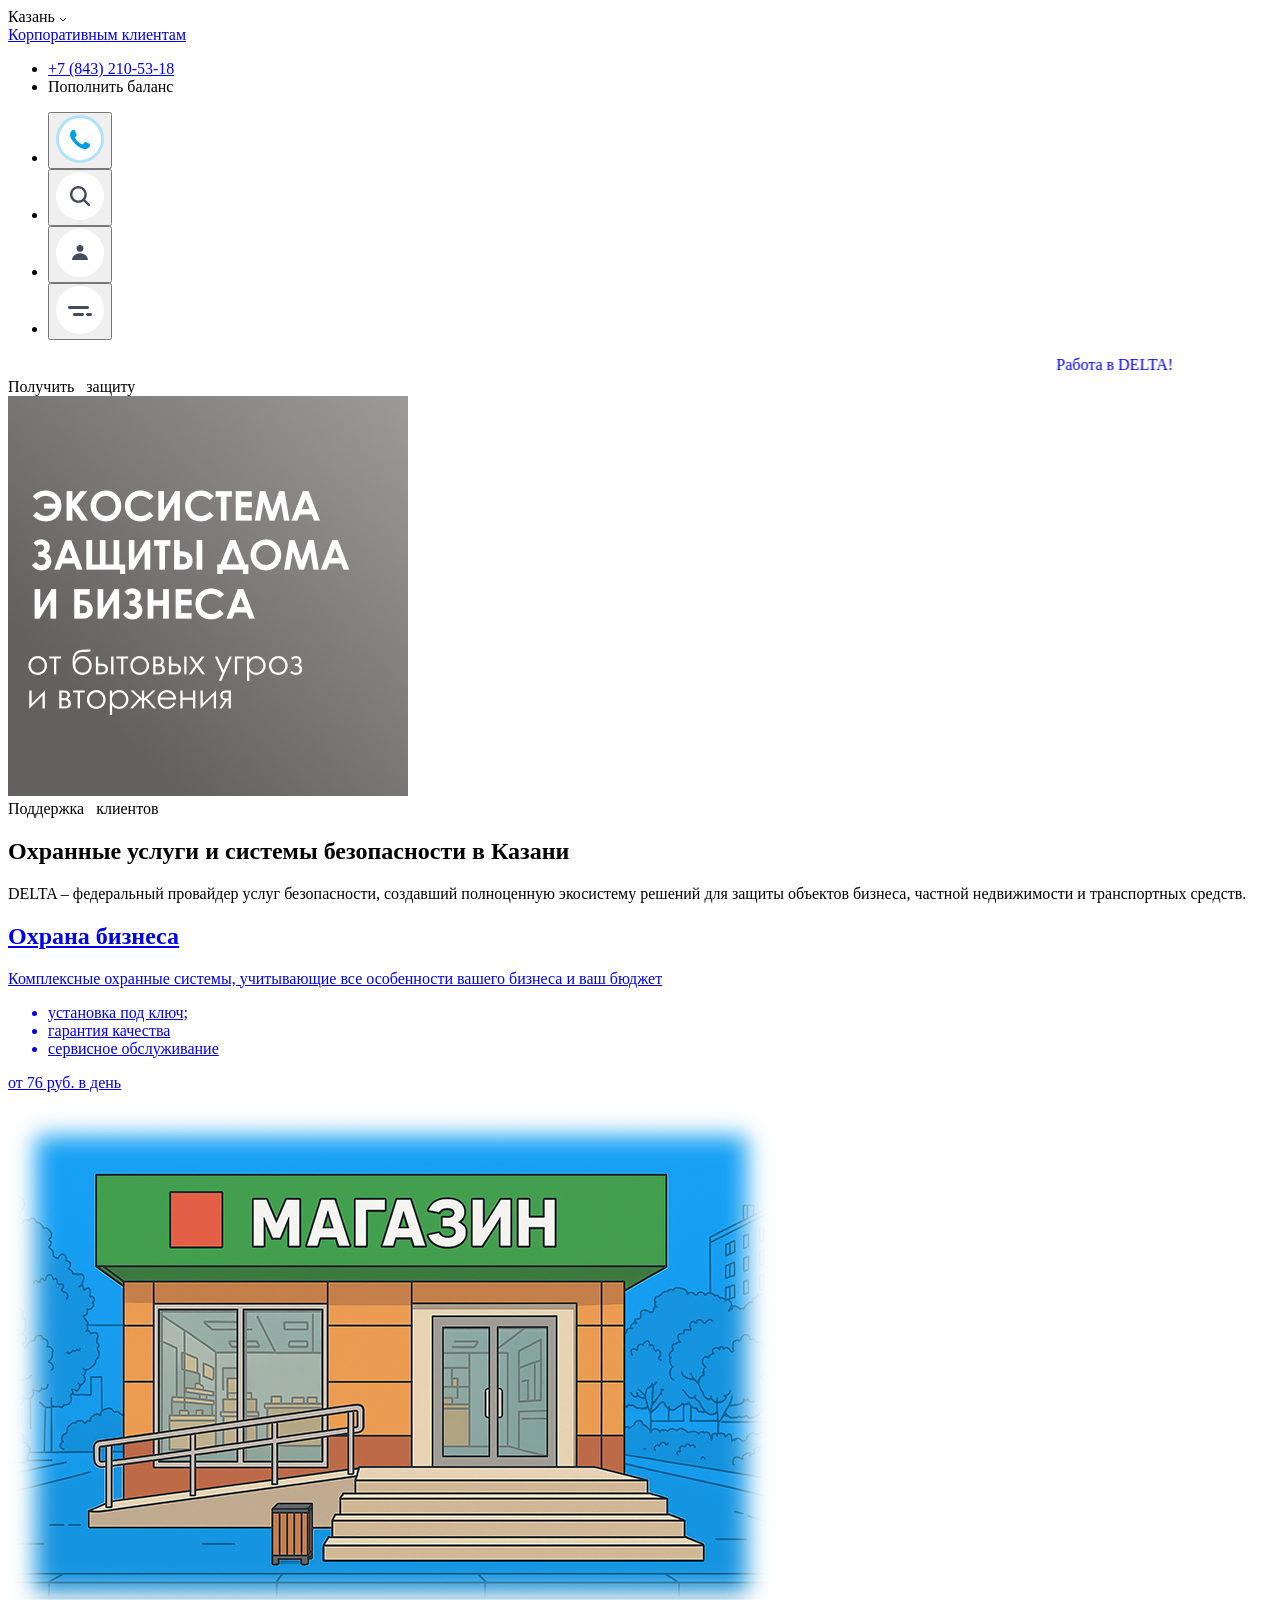
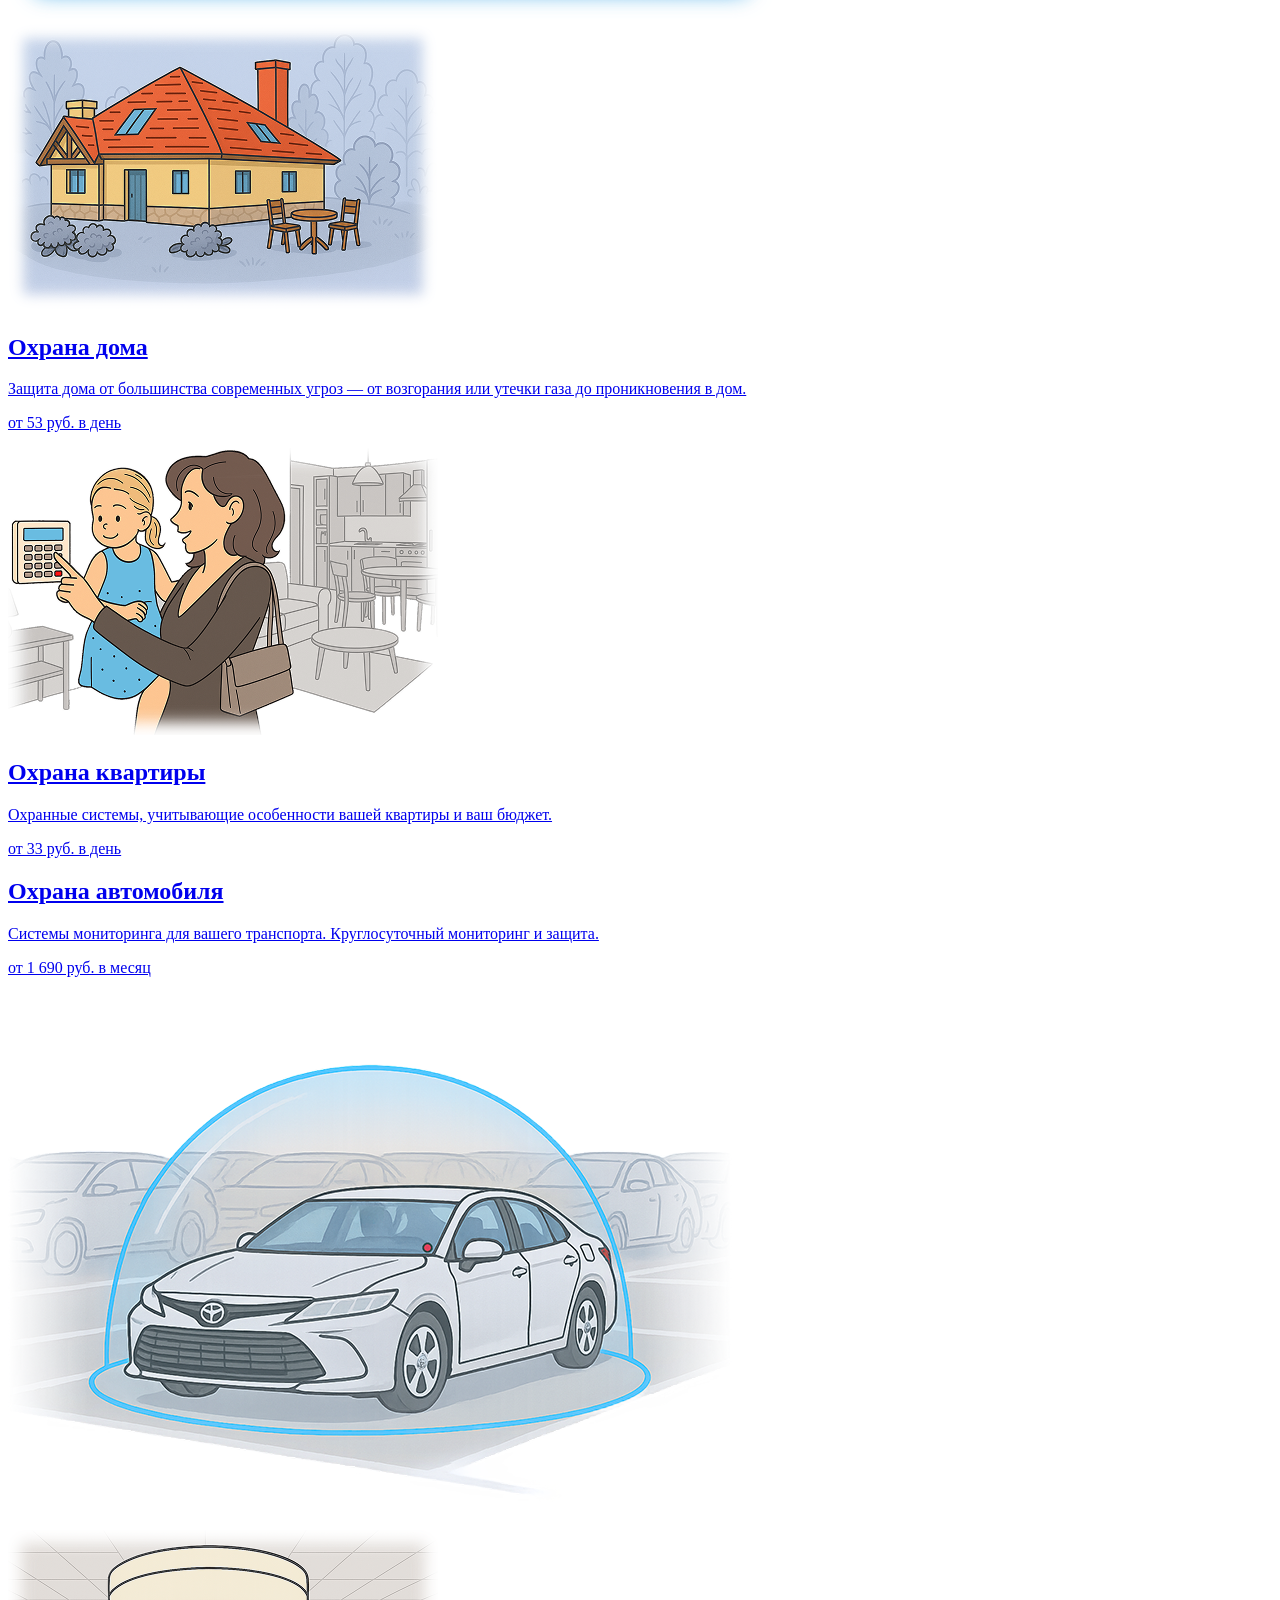
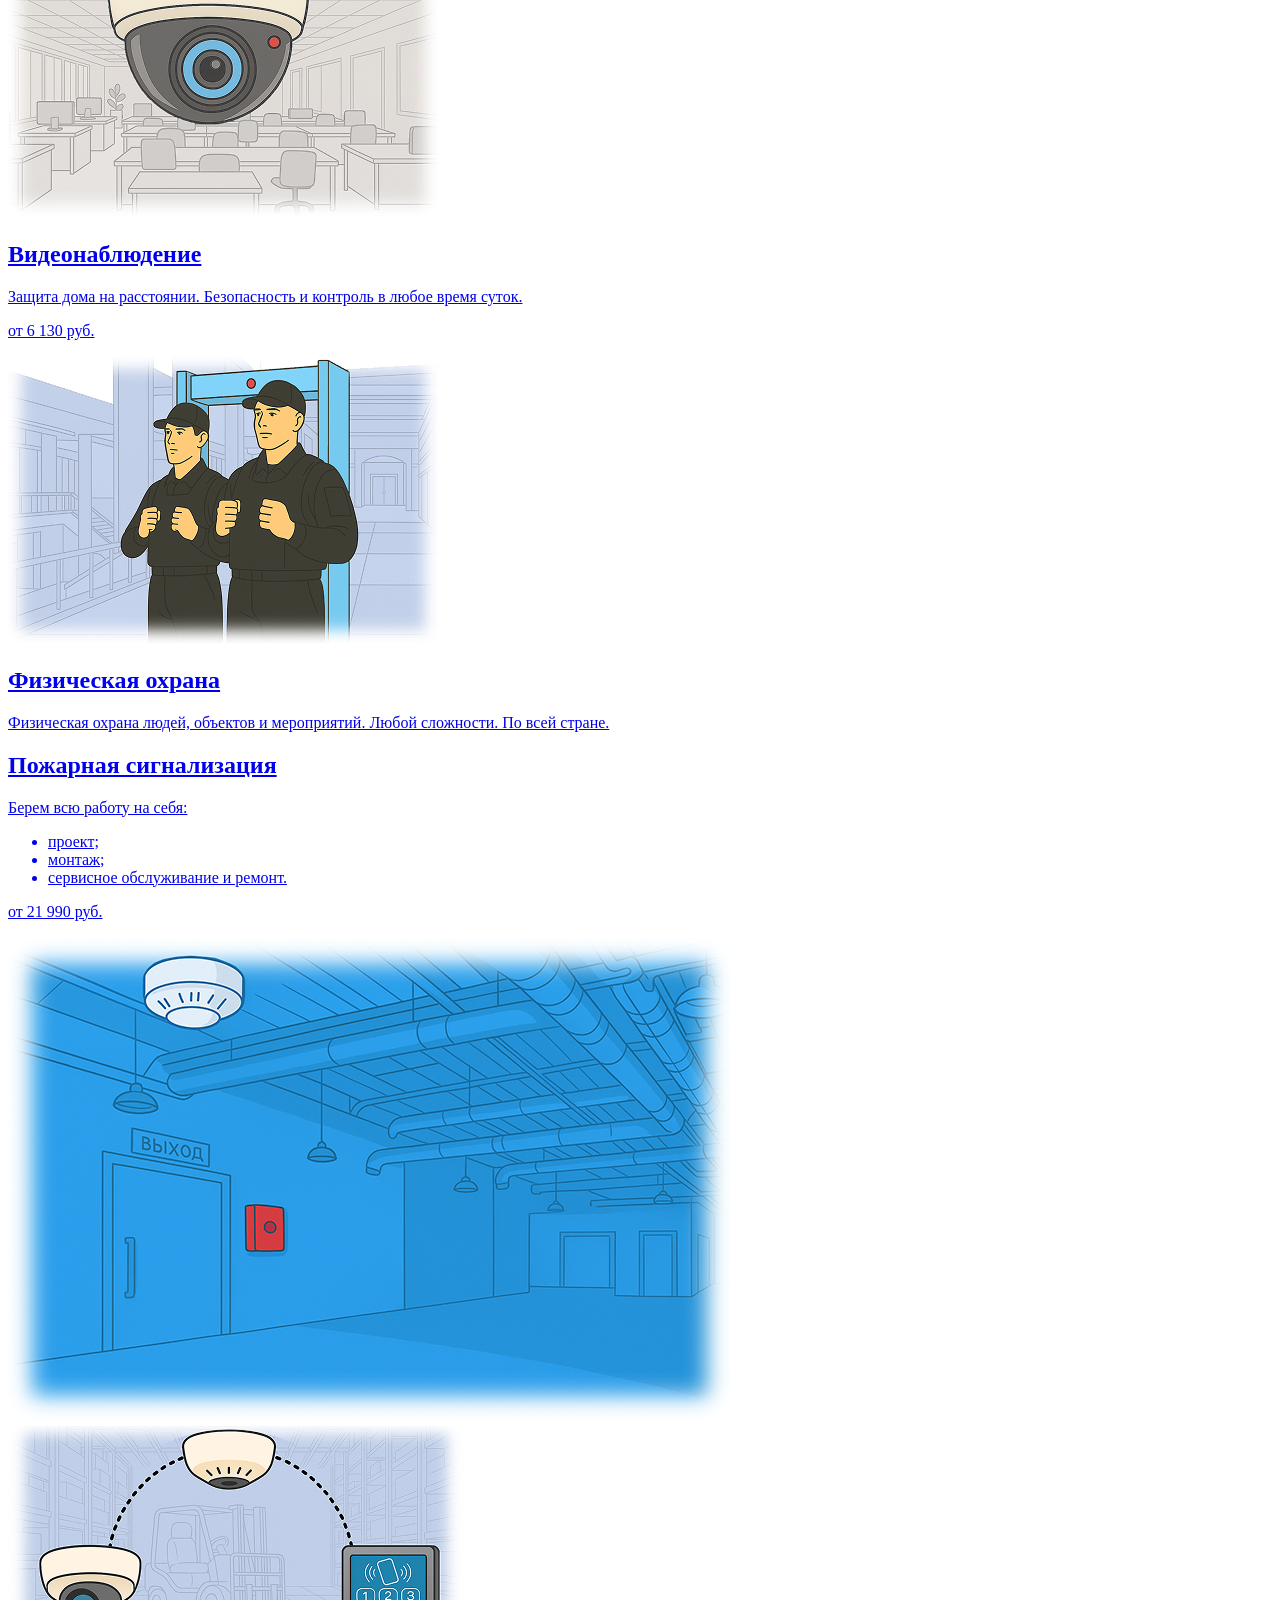
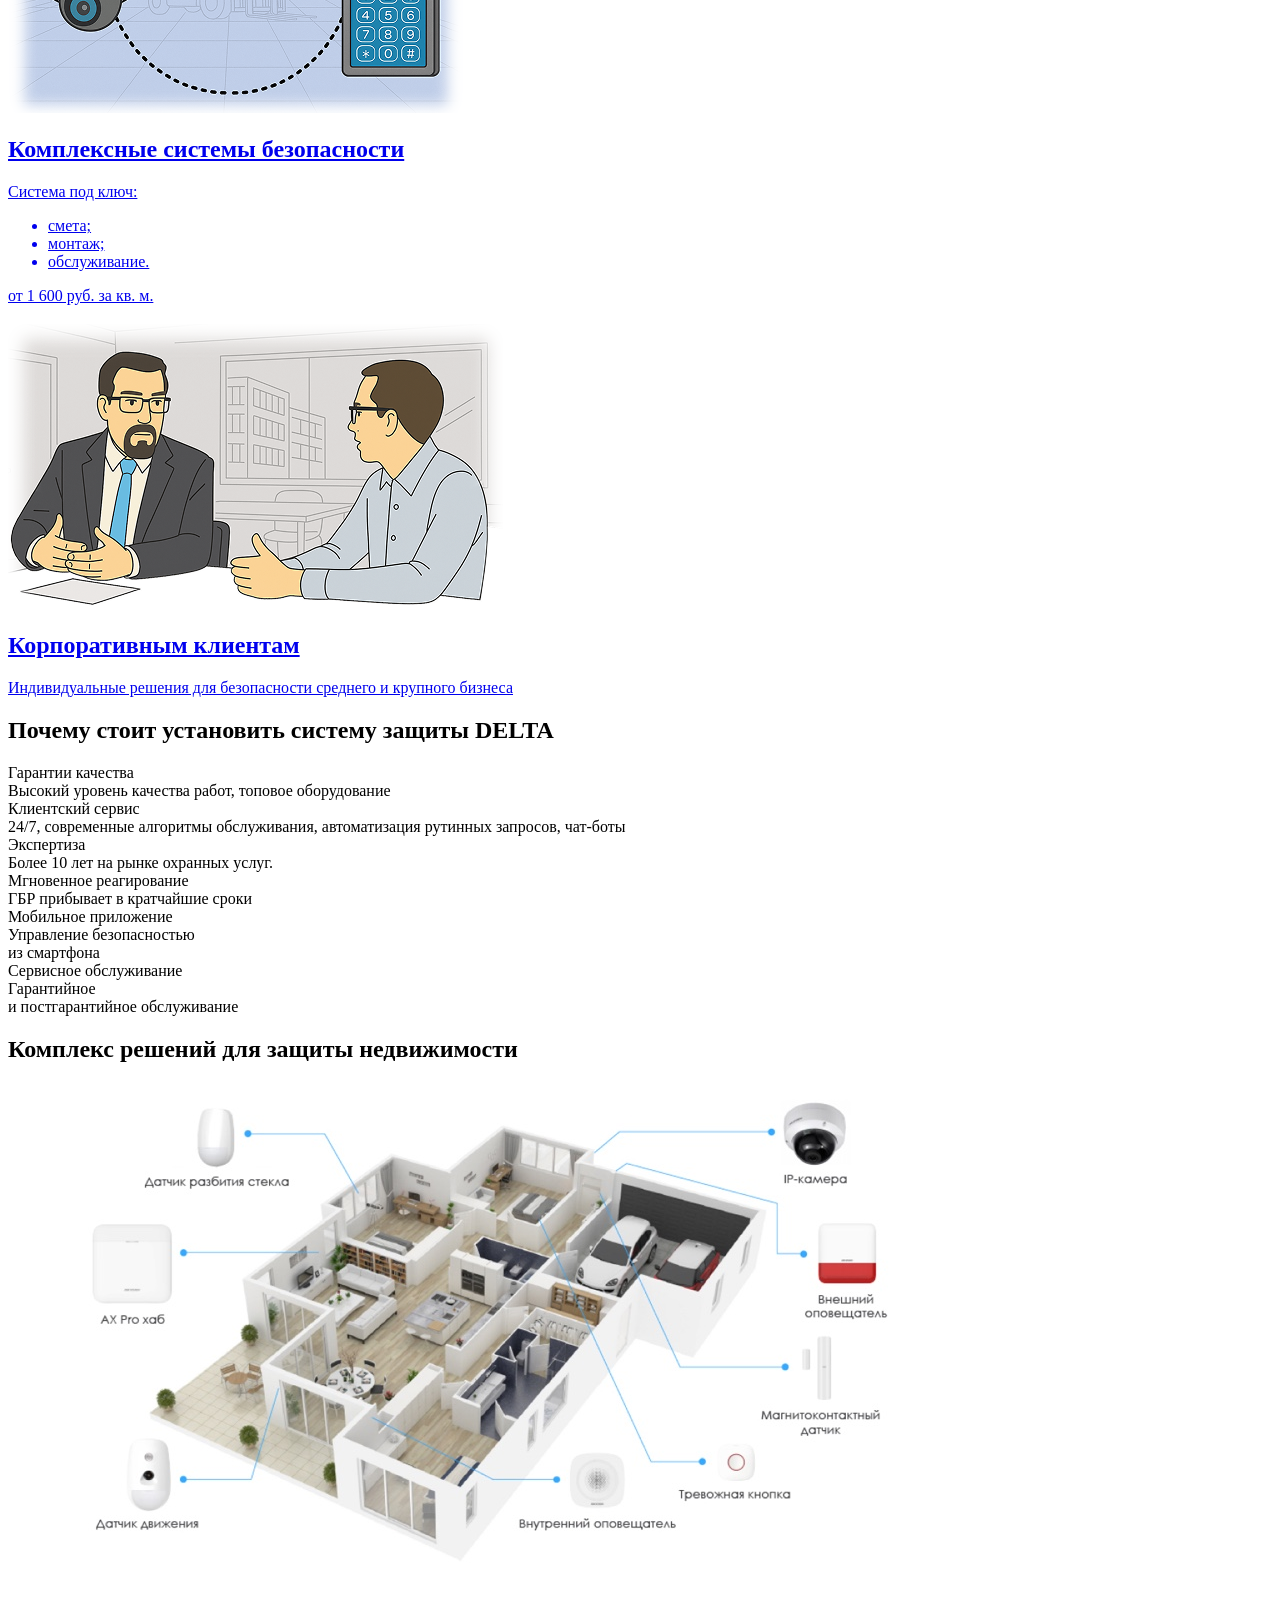
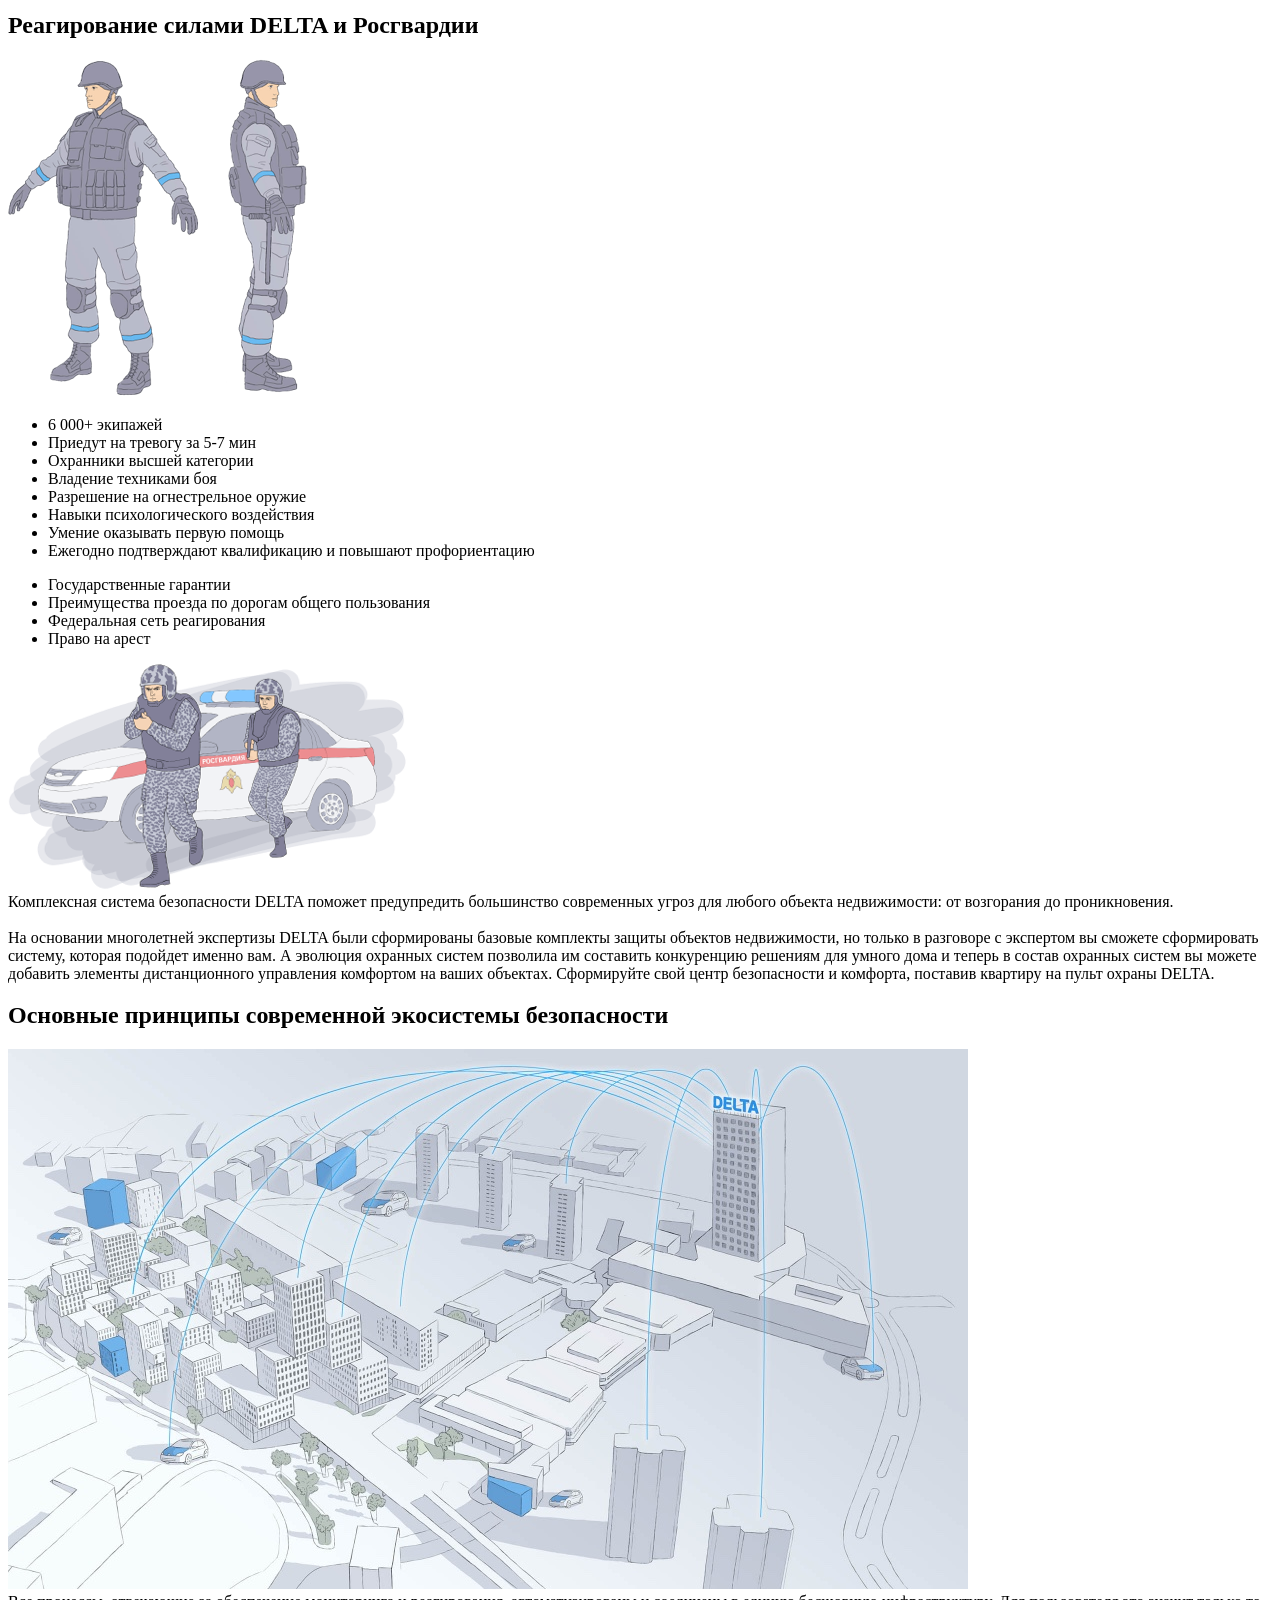
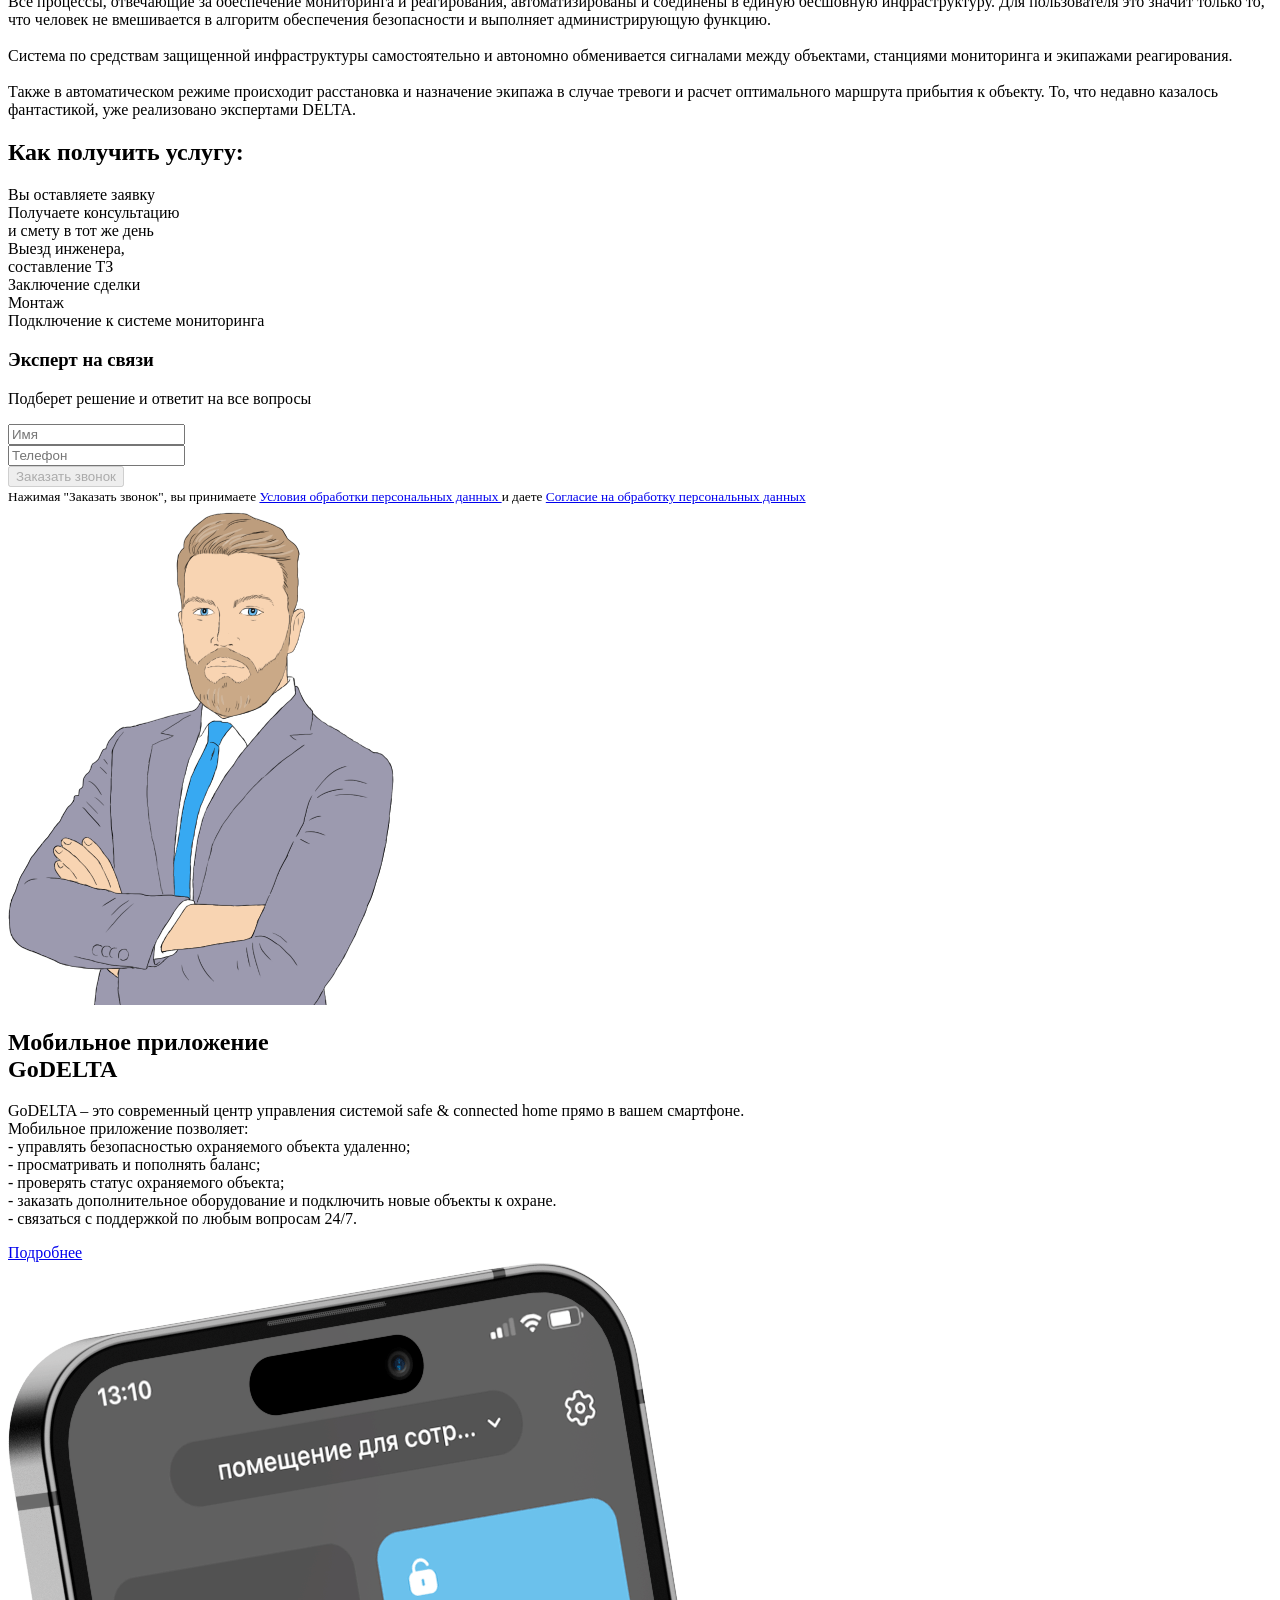
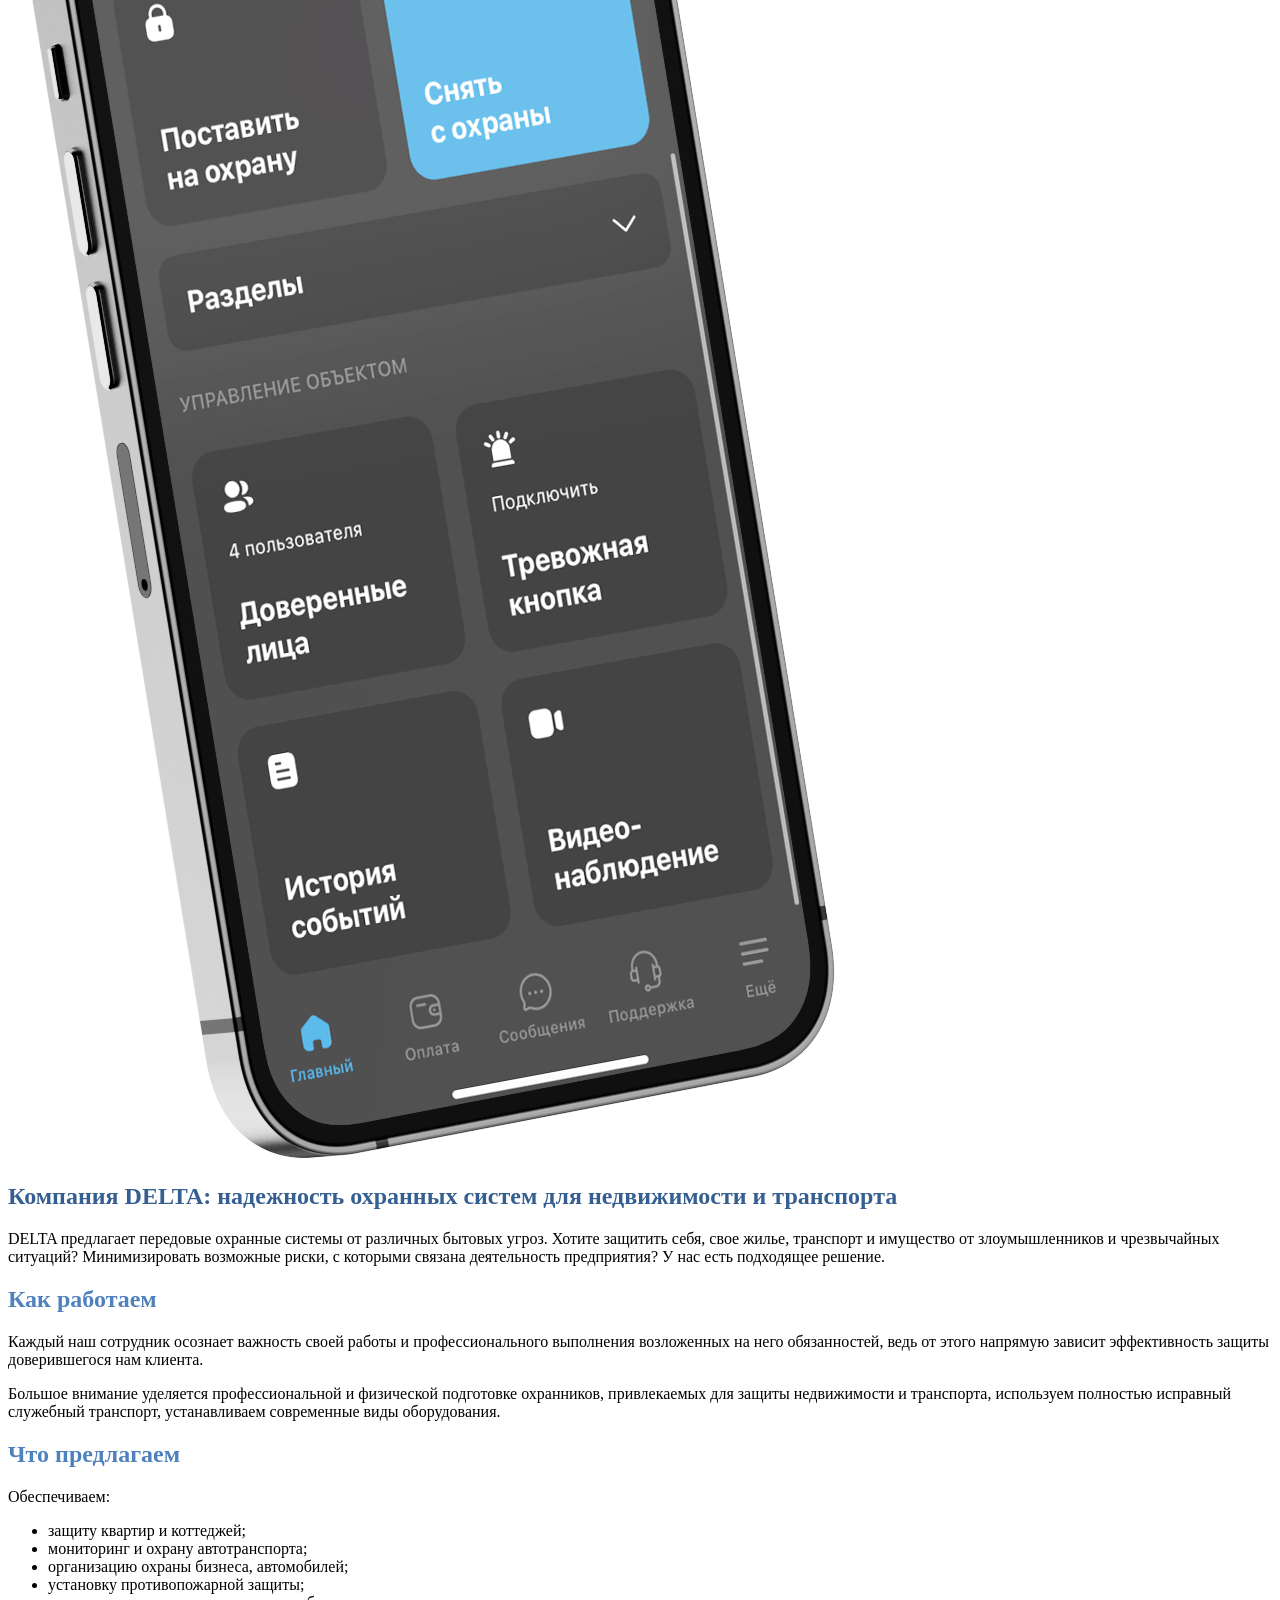
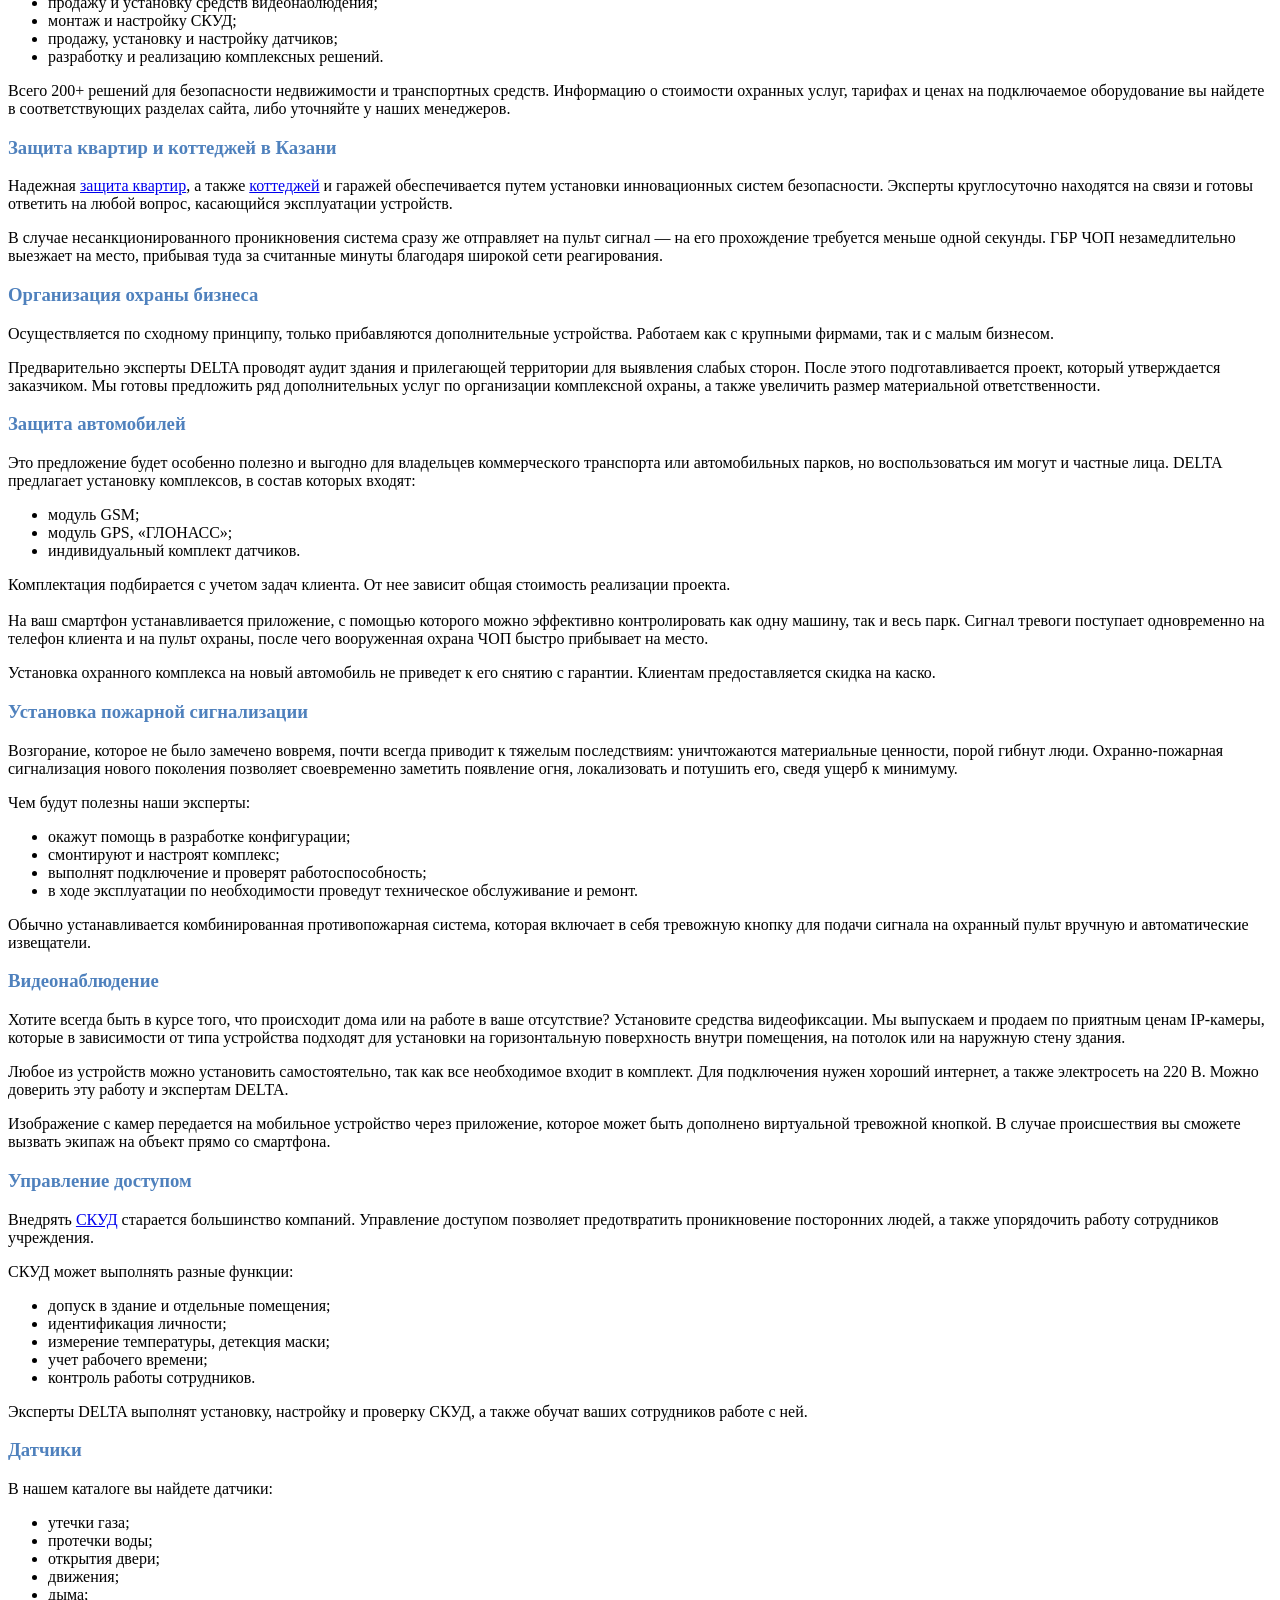
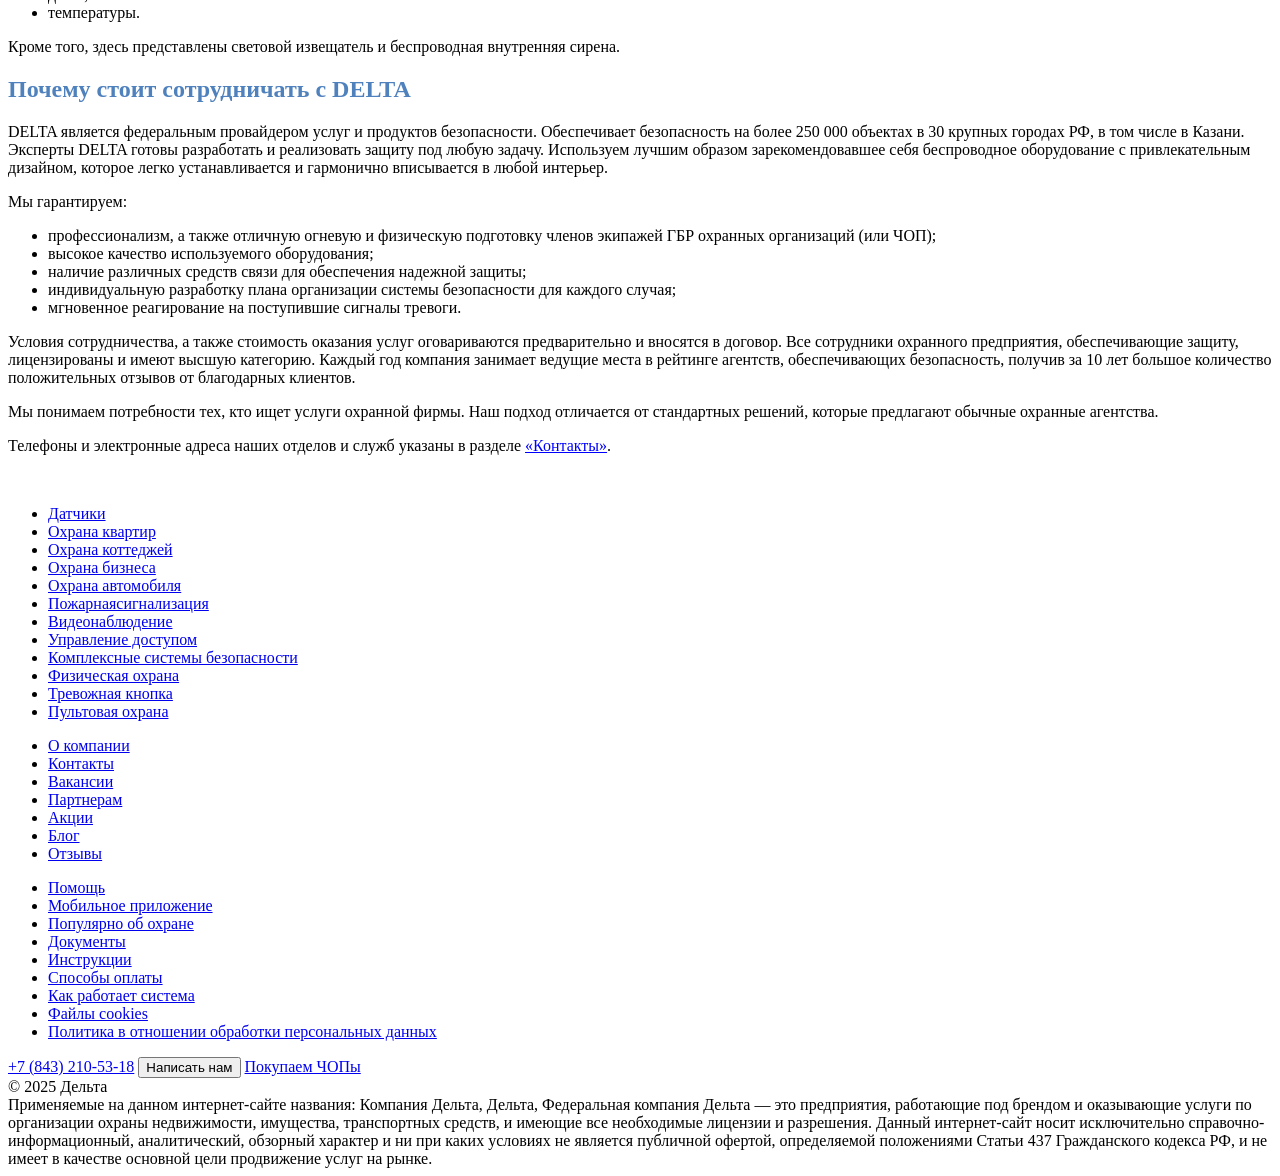
==== Homework1/index.html @ 30e99492 "делта сайт" ====
<!DOCTYPE html>
<html>
    <head>
        <meta charset="utf-8">
        <meta http-equiv="X-UA-Compatible" content="IE=edge">
        <title>Delta</title>
        <meta name="viewport" content="width=device-width, initial-scale=1">
        <link rel="stylesheet" href="/styles/style.css">
        <link rel="preconnect" href="https://fonts.googleapis.com">
        <link rel="preconnect" href="https://fonts.gstatic.com" crossorigin>
        <link href="https://fonts.googleapis.com/css2?family=Open+Sans:ital,wght@0,300..800;1,300..800&display=swap" rel="stylesheet">
    </head>
    <body>
        <div class="site">
            <header class="site-header absolute">
                <div class="container">
                    <div class="top-header--wrapper">
                        <a class="home-link" href="/"></a>
                        <div class="city-dropdown">
                            <span class="regions-title">Казань</span>
                            <span>
                                <svg class="chevron-container" width="8" height="5" viewBox="0 0 8 5" fill="none" xmlns="http://www.w3.org/2000/svg">
                                    <path class="chevron" d="M1 1L4 4L7 1" stroke="black"></path>
                                </svg>
                            </span>
                        </div>
                        <a class="link" href="https://www.delta.ru/kazan/ohrana-krupnogo-biznesa/">Корпоративным клиентам</a>
                    </div>
                    <ul class="link-container">
                        <li class="link-item">
                            <span class="link telephone-number">
                                <a href="tel:+78432105612">+7 (843) 210-53-18</a>
                            </span>
                        </li>
                        <li class="link-item">
                            <span class="link">Пополнить баланс</span>
                        </li>
                    </ul>
                    <ul class="link-container icons">
                        <li class="link-item icon call-btn">
                            <button class="icon">
                                <svg width="48" height="48" viewBox="0 0 48 48" fill="none" xmlns="http://www.w3.org/2000/svg">
                                    <path fill-rule="evenodd" clip-rule="evenodd" d="M24 48C37.2548 48 48 37.2548 48 24C48 10.7452 37.2548 0 24 0C10.7452 0 0 10.7452 0 24C0 37.2548 10.7452 48 24 48Z" fill="white"></path>
                                    <path d="M46.5 24C46.5 36.4264 36.4264 46.5 24 46.5C11.5736 46.5 1.5 36.4264 1.5 24C1.5 11.5736 11.5736 1.5 24 1.5C36.4264 1.5 46.5 11.5736 46.5 24Z" stroke="#009FE3" stroke-opacity="0.3" stroke-width="3"></path>
                                    <path fill-rule="evenodd" clip-rule="evenodd" d="M29.6228 26.8882C29.1718 26.7201 28.8438 26.6361 28.5156 27.1403C28.1877 27.6443 27.2447 28.7786 26.9575 29.1146C26.6705 29.4507 26.3835 29.4927 25.8914 29.2406C25.3993 28.9886 23.8138 28.4569 21.9343 26.7414C20.4716 25.4063 19.4839 23.7572 19.1969 23.253C18.9099 22.7489 19.1664 22.4765 19.4127 22.2254C19.634 21.9998 19.9047 21.6373 20.1508 21.3432C20.3968 21.0492 20.4788 20.8391 20.6428 20.5031C20.8069 20.167 20.7248 19.8729 20.6018 19.6209C20.4788 19.3688 19.4947 16.8903 19.0846 15.8821C18.6853 14.9003 18.2795 15.0331 17.9775 15.0177C17.6907 15.0031 17.3624 15 17.0344 15C16.7064 15 16.1732 15.126 15.7222 15.6301C15.2712 16.1342 14 17.3525 14 19.8309C14 22.3094 15.7632 24.7038 16.0092 25.0398C16.2553 25.3759 19.479 30.4621 24.4152 32.6432C25.5893 33.162 26.5058 33.4719 27.2205 33.704C28.3993 34.0871 29.472 34.0331 30.3199 33.9035C31.2653 33.7589 33.2311 32.6853 33.6413 31.5091C34.0514 30.3328 34.0514 29.3247 33.9283 29.1147C33.8053 28.9046 33.4773 28.7786 32.9853 28.5265C32.4931 28.2745 30.0739 27.0562 29.6228 26.8882Z" fill="#009FE3"></path>
                                </svg>
                            </button>
                        </li>
                        <li class="link-item icon search-btn">
                            <button class="icon">
                                <svg width="48" height="48" viewBox="0 0 48 48" fill="none" xmlns="http://www.w3.org/2000/svg">
                                    <path fill-rule="evenodd" clip-rule="evenodd" d="M24 48C37.2548 48 48 37.2548 48 24C48 10.7452 37.2548 0 24 0C10.7452 0 0 10.7452 0 24C0 37.2548 10.7452 48 24 48Z" fill="white"></path>
                                    <path d="M33.6935 31.9925L29.1596 27.4586C30.2511 26.0054 30.8404 24.2367 30.8384 22.4192C30.8384 17.7769 27.0615 14 22.4192 14C17.7769 14 14 17.7769 14 22.4192C14 27.0615 17.7769 30.8384 22.4192 30.8384C24.2367 30.8404 26.0054 30.2511 27.4586 29.1596L31.9925 33.6935C32.222 33.8986 32.5213 34.0081 32.829 33.9995C33.1367 33.9909 33.4295 33.8648 33.6472 33.6472C33.8648 33.4295 33.9909 33.1367 33.9995 32.829C34.0081 32.5213 33.8986 32.222 33.6935 31.9925ZM16.4055 22.4192C16.4055 21.2298 16.7582 20.0671 17.419 19.0782C18.0798 18.0892 19.019 17.3184 20.1179 16.8633C21.2167 16.4081 22.4259 16.289 23.5924 16.521C24.759 16.7531 25.8305 17.3258 26.6715 18.1669C27.5126 19.0079 28.0853 20.0794 28.3174 21.246C28.5494 22.4125 28.4303 23.6217 27.9751 24.7205C27.52 25.8194 26.7492 26.7586 25.7602 27.4194C24.7713 28.0802 23.6086 28.4329 22.4192 28.4329C20.8249 28.431 19.2964 27.7968 18.169 26.6694C17.0416 25.5421 16.4074 24.0135 16.4055 22.4192Z" fill="#434C5D"></path>
                                </svg>
                            </button>
                        </li>
                        <li class="link-item icon profile">
                            <button class="icon">
                                <svg width="48" height="48" viewBox="0 0 48 48" fill="none" xmlns="http://www.w3.org/2000/svg">
                                    <path fill-rule="evenodd" clip-rule="evenodd" d="M24 48C37.2548 48 48 37.2548 48 24C48 10.7452 37.2548 0 24 0C10.7452 0 0 10.7452 0 24C0 37.2548 10.7452 48 24 48Z" fill="white"></path>
                                    <path class="refill" fill-rule="evenodd" clip-rule="evenodd" d="M27.5 19.4091C27.5 21.2919 25.933 22.8182 24 22.8182C22.067 22.8182 20.5 21.2919 20.5 19.4091C20.5 17.5263 22.067 16 24 16C25.933 16 27.5 17.5263 27.5 19.4091ZM24 24.1818C28.4183 24.1818 32 27.2344 32 31H16C16 27.2344 19.5817 24.1818 24 24.1818Z" fill="#434C5D"></path>
                                </svg>
                            </button>
                        </li>
                        <li class="link-item icon">
                            <button class="icon">
                                <svg width="48" height="48" viewBox="0 0 48 48" fill="none" xmlns="http://www.w3.org/2000/svg">
                                    <path fill-rule="evenodd" clip-rule="evenodd" d="M24 48C37.2548 48 48 37.2548 48 24C48 10.7452 37.2548 0 24 0C10.7452 0 0 10.7452 0 24C0 37.2548 10.7452 48 24 48Z" fill="white"></path>
                                    <path class="refill" fill-rule="evenodd" clip-rule="evenodd" d="M12 21.5C12 20.6716 12.6716 20 13.5 20H31.5C32.3284 20 33 20.6716 33 21.5C33 22.3284 32.3284 23 31.5 23H13.5C12.6716 23 12 22.3284 12 21.5ZM17 28.5C17 27.6716 17.6716 27 18.5 27H26.5C27.3284 27 28 27.6716 28 28.5C28 29.3284 27.3284 30 26.5 30H18.5C17.6716 30 17 29.3284 17 28.5ZM34.5 27C35.3284 27 36 27.6716 36 28.5C36 29.3284 35.3284 30 34.5 30H31.5C30.6716 30 30 29.3284 30 28.5C30 27.6716 30.6716 27 31.5 27H34.5Z" fill="#434C5D"></path>
                                </svg>
                            </button>
                        </li>
                    </ul>
                </div>
                <a href="https://www.delta.ru/kazan/career/" class="career-marquee-container">
                    <marquee behavior="scroll" direction="left" scrollamount="5">
          Работа в DELTA!&nbsp;&nbsp;&nbsp;&nbsp;&nbsp;&nbsp;&nbsp;&nbsp;&nbsp;&nbsp;&nbsp;&nbsp;&nbsp;&nbsp;&nbsp;&nbsp;&nbsp;&nbsp;&nbsp;&nbsp;&nbsp;&nbsp;&nbsp;&nbsp;&nbsp;&nbsp;&nbsp;&nbsp;&nbsp;&nbsp;&nbsp;&nbsp;&nbsp;&nbsp;&nbsp;&nbsp;&nbsp;&nbsp;&nbsp;&nbsp;&nbsp;&nbsp;&nbsp;&nbsp;&nbsp;&nbsp;&nbsp;&nbsp;&nbsp;&nbsp;&nbsp;&nbsp;&nbsp;&nbsp;&nbsp;&nbsp;&nbsp;&nbsp;&nbsp;&nbsp;&nbsp;&nbsp;&nbsp;&nbsp;&nbsp;&nbsp;&nbsp;&nbsp;&nbsp;&nbsp;&nbsp;&nbsp;&nbsp;&nbsp;&nbsp;&nbsp;&nbsp;&nbsp;&nbsp;&nbsp;
          Работа в DELTA!&nbsp;&nbsp;&nbsp;&nbsp;&nbsp;&nbsp;&nbsp;&nbsp;&nbsp;&nbsp;&nbsp;&nbsp;&nbsp;&nbsp;&nbsp;&nbsp;&nbsp;&nbsp;&nbsp;&nbsp;&nbsp;&nbsp;&nbsp;&nbsp;&nbsp;&nbsp;&nbsp;&nbsp;&nbsp;&nbsp;&nbsp;&nbsp;&nbsp;&nbsp;&nbsp;&nbsp;&nbsp;&nbsp;&nbsp;&nbsp;&nbsp;&nbsp;&nbsp;&nbsp;&nbsp;&nbsp;&nbsp;&nbsp;&nbsp;&nbsp;&nbsp;&nbsp;&nbsp;&nbsp;&nbsp;&nbsp;&nbsp;&nbsp;&nbsp;&nbsp;&nbsp;&nbsp;&nbsp;&nbsp;&nbsp;&nbsp;&nbsp;&nbsp;&nbsp;&nbsp;&nbsp;&nbsp;&nbsp;&nbsp;&nbsp;&nbsp;&nbsp;&nbsp;&nbsp;&nbsp;
          Работа в DELTA!&nbsp;&nbsp;&nbsp;&nbsp;&nbsp;&nbsp;&nbsp;&nbsp;&nbsp;&nbsp;&nbsp;&nbsp;&nbsp;&nbsp;&nbsp;&nbsp;&nbsp;&nbsp;&nbsp;&nbsp;&nbsp;&nbsp;&nbsp;&nbsp;&nbsp;&nbsp;&nbsp;&nbsp;&nbsp;&nbsp;&nbsp;&nbsp;&nbsp;&nbsp;&nbsp;&nbsp;&nbsp;&nbsp;&nbsp;&nbsp;&nbsp;&nbsp;&nbsp;&nbsp;&nbsp;&nbsp;&nbsp;&nbsp;&nbsp;&nbsp;&nbsp;&nbsp;&nbsp;&nbsp;&nbsp;&nbsp;&nbsp;&nbsp;&nbsp;&nbsp;&nbsp;&nbsp;&nbsp;&nbsp;&nbsp;&nbsp;&nbsp;&nbsp;&nbsp;&nbsp;&nbsp;&nbsp;&nbsp;&nbsp;&nbsp;&nbsp;&nbsp;&nbsp;&nbsp;&nbsp;
          Работа в DELTA!&nbsp;&nbsp;&nbsp;&nbsp;&nbsp;&nbsp;&nbsp;&nbsp;&nbsp;&nbsp;&nbsp;&nbsp;&nbsp;&nbsp;&nbsp;&nbsp;&nbsp;&nbsp;&nbsp;&nbsp;&nbsp;&nbsp;&nbsp;&nbsp;&nbsp;&nbsp;&nbsp;&nbsp;&nbsp;&nbsp;&nbsp;&nbsp;&nbsp;&nbsp;&nbsp;&nbsp;&nbsp;&nbsp;&nbsp;&nbsp;&nbsp;&nbsp;&nbsp;&nbsp;&nbsp;&nbsp;&nbsp;&nbsp;&nbsp;&nbsp;&nbsp;&nbsp;&nbsp;&nbsp;&nbsp;&nbsp;&nbsp;&nbsp;&nbsp;&nbsp;&nbsp;&nbsp;&nbsp;&nbsp;&nbsp;&nbsp;&nbsp;&nbsp;&nbsp;&nbsp;&nbsp;&nbsp;&nbsp;&nbsp;&nbsp;&nbsp;&nbsp;&nbsp;&nbsp;&nbsp;
          Работа в DELTA!&nbsp;&nbsp;&nbsp;&nbsp;&nbsp;&nbsp;&nbsp;&nbsp;&nbsp;&nbsp;&nbsp;&nbsp;&nbsp;&nbsp;&nbsp;&nbsp;&nbsp;&nbsp;&nbsp;&nbsp;&nbsp;&nbsp;&nbsp;&nbsp;&nbsp;&nbsp;&nbsp;&nbsp;&nbsp;&nbsp;&nbsp;&nbsp;&nbsp;&nbsp;&nbsp;&nbsp;&nbsp;&nbsp;&nbsp;&nbsp;&nbsp;&nbsp;&nbsp;&nbsp;&nbsp;&nbsp;&nbsp;&nbsp;&nbsp;&nbsp;&nbsp;&nbsp;&nbsp;&nbsp;&nbsp;&nbsp;&nbsp;&nbsp;&nbsp;&nbsp;&nbsp;&nbsp;&nbsp;&nbsp;&nbsp;&nbsp;&nbsp;&nbsp;&nbsp;&nbsp;&nbsp;&nbsp;&nbsp;&nbsp;&nbsp;&nbsp;&nbsp;&nbsp;&nbsp;&nbsp;
          Работа в DELTA!&nbsp;&nbsp;&nbsp;&nbsp;&nbsp;&nbsp;&nbsp;&nbsp;&nbsp;&nbsp;&nbsp;&nbsp;&nbsp;&nbsp;&nbsp;&nbsp;&nbsp;&nbsp;&nbsp;&nbsp;&nbsp;&nbsp;&nbsp;&nbsp;&nbsp;&nbsp;&nbsp;&nbsp;&nbsp;&nbsp;&nbsp;&nbsp;&nbsp;&nbsp;&nbsp;&nbsp;&nbsp;&nbsp;&nbsp;&nbsp;&nbsp;&nbsp;&nbsp;&nbsp;&nbsp;&nbsp;&nbsp;&nbsp;&nbsp;&nbsp;&nbsp;&nbsp;&nbsp;&nbsp;&nbsp;&nbsp;&nbsp;&nbsp;&nbsp;&nbsp;&nbsp;&nbsp;&nbsp;&nbsp;&nbsp;&nbsp;&nbsp;&nbsp;&nbsp;&nbsp;&nbsp;&nbsp;&nbsp;&nbsp;&nbsp;&nbsp;&nbsp;&nbsp;&nbsp;&nbsp;
          Работа в DELTA!&nbsp;&nbsp;&nbsp;&nbsp;&nbsp;&nbsp;&nbsp;&nbsp;&nbsp;&nbsp;&nbsp;&nbsp;&nbsp;&nbsp;&nbsp;&nbsp;&nbsp;&nbsp;&nbsp;&nbsp;&nbsp;&nbsp;&nbsp;&nbsp;&nbsp;&nbsp;&nbsp;&nbsp;&nbsp;&nbsp;&nbsp;&nbsp;&nbsp;&nbsp;&nbsp;&nbsp;&nbsp;&nbsp;&nbsp;&nbsp;&nbsp;&nbsp;&nbsp;&nbsp;&nbsp;&nbsp;&nbsp;&nbsp;&nbsp;&nbsp;&nbsp;&nbsp;&nbsp;&nbsp;&nbsp;&nbsp;&nbsp;&nbsp;&nbsp;&nbsp;&nbsp;&nbsp;&nbsp;&nbsp;&nbsp;&nbsp;&nbsp;&nbsp;&nbsp;&nbsp;&nbsp;&nbsp;&nbsp;&nbsp;&nbsp;&nbsp;&nbsp;&nbsp;&nbsp;&nbsp;
          Работа в DELTA!&nbsp;&nbsp;&nbsp;&nbsp;&nbsp;&nbsp;&nbsp;&nbsp;&nbsp;&nbsp;&nbsp;&nbsp;&nbsp;&nbsp;&nbsp;&nbsp;&nbsp;&nbsp;&nbsp;&nbsp;&nbsp;&nbsp;&nbsp;&nbsp;&nbsp;&nbsp;&nbsp;&nbsp;&nbsp;&nbsp;&nbsp;&nbsp;&nbsp;&nbsp;&nbsp;&nbsp;&nbsp;&nbsp;&nbsp;&nbsp;&nbsp;&nbsp;&nbsp;&nbsp;&nbsp;&nbsp;&nbsp;&nbsp;&nbsp;&nbsp;&nbsp;&nbsp;&nbsp;&nbsp;&nbsp;&nbsp;&nbsp;&nbsp;&nbsp;&nbsp;&nbsp;&nbsp;&nbsp;&nbsp;&nbsp;&nbsp;&nbsp;&nbsp;&nbsp;&nbsp;&nbsp;&nbsp;&nbsp;&nbsp;&nbsp;&nbsp;&nbsp;&nbsp;&nbsp;&nbsp;
          Работа в DELTA!&nbsp;&nbsp;&nbsp;&nbsp;&nbsp;&nbsp;&nbsp;&nbsp;&nbsp;&nbsp;&nbsp;&nbsp;&nbsp;&nbsp;&nbsp;&nbsp;&nbsp;&nbsp;&nbsp;&nbsp;&nbsp;&nbsp;&nbsp;&nbsp;&nbsp;&nbsp;&nbsp;&nbsp;&nbsp;&nbsp;&nbsp;&nbsp;&nbsp;&nbsp;&nbsp;&nbsp;&nbsp;&nbsp;&nbsp;&nbsp;&nbsp;&nbsp;&nbsp;&nbsp;&nbsp;&nbsp;&nbsp;&nbsp;&nbsp;&nbsp;&nbsp;&nbsp;&nbsp;&nbsp;&nbsp;&nbsp;&nbsp;&nbsp;&nbsp;&nbsp;&nbsp;&nbsp;&nbsp;&nbsp;&nbsp;&nbsp;&nbsp;&nbsp;&nbsp;&nbsp;&nbsp;&nbsp;&nbsp;&nbsp;&nbsp;&nbsp;&nbsp;&nbsp;&nbsp;&nbsp;
          Работа в DELTA!&nbsp;&nbsp;&nbsp;&nbsp;&nbsp;&nbsp;&nbsp;&nbsp;&nbsp;&nbsp;&nbsp;&nbsp;&nbsp;&nbsp;&nbsp;&nbsp;&nbsp;&nbsp;&nbsp;&nbsp;&nbsp;&nbsp;&nbsp;&nbsp;&nbsp;&nbsp;&nbsp;&nbsp;&nbsp;&nbsp;&nbsp;&nbsp;&nbsp;&nbsp;&nbsp;&nbsp;&nbsp;&nbsp;&nbsp;&nbsp;&nbsp;&nbsp;&nbsp;&nbsp;&nbsp;&nbsp;&nbsp;&nbsp;&nbsp;&nbsp;&nbsp;&nbsp;&nbsp;&nbsp;&nbsp;&nbsp;&nbsp;&nbsp;&nbsp;&nbsp;&nbsp;&nbsp;&nbsp;&nbsp;&nbsp;&nbsp;&nbsp;&nbsp;&nbsp;&nbsp;&nbsp;&nbsp;&nbsp;&nbsp;&nbsp;&nbsp;&nbsp;&nbsp;&nbsp;&nbsp;
          Работа в DELTA!&nbsp;&nbsp;&nbsp;&nbsp;&nbsp;&nbsp;&nbsp;&nbsp;&nbsp;&nbsp;&nbsp;&nbsp;&nbsp;&nbsp;&nbsp;&nbsp;&nbsp;&nbsp;&nbsp;&nbsp;&nbsp;&nbsp;&nbsp;&nbsp;&nbsp;&nbsp;&nbsp;&nbsp;&nbsp;&nbsp;&nbsp;&nbsp;&nbsp;&nbsp;&nbsp;&nbsp;&nbsp;&nbsp;&nbsp;&nbsp;&nbsp;&nbsp;&nbsp;&nbsp;&nbsp;&nbsp;&nbsp;&nbsp;&nbsp;&nbsp;&nbsp;&nbsp;&nbsp;&nbsp;&nbsp;&nbsp;&nbsp;&nbsp;&nbsp;&nbsp;&nbsp;&nbsp;&nbsp;&nbsp;&nbsp;&nbsp;&nbsp;&nbsp;&nbsp;&nbsp;&nbsp;&nbsp;&nbsp;&nbsp;&nbsp;&nbsp;&nbsp;&nbsp;&nbsp;&nbsp;
          Работа в DELTA!&nbsp;&nbsp;&nbsp;&nbsp;&nbsp;&nbsp;&nbsp;&nbsp;&nbsp;&nbsp;&nbsp;&nbsp;&nbsp;&nbsp;&nbsp;&nbsp;&nbsp;&nbsp;&nbsp;&nbsp;&nbsp;&nbsp;&nbsp;&nbsp;&nbsp;&nbsp;&nbsp;&nbsp;&nbsp;&nbsp;&nbsp;&nbsp;&nbsp;&nbsp;&nbsp;&nbsp;&nbsp;&nbsp;&nbsp;&nbsp;&nbsp;&nbsp;&nbsp;&nbsp;&nbsp;&nbsp;&nbsp;&nbsp;&nbsp;&nbsp;&nbsp;&nbsp;&nbsp;&nbsp;&nbsp;&nbsp;&nbsp;&nbsp;&nbsp;&nbsp;&nbsp;&nbsp;&nbsp;&nbsp;&nbsp;&nbsp;&nbsp;&nbsp;&nbsp;&nbsp;&nbsp;&nbsp;&nbsp;&nbsp;&nbsp;&nbsp;&nbsp;&nbsp;&nbsp;&nbsp;
          Работа в DELTA!&nbsp;&nbsp;&nbsp;&nbsp;&nbsp;&nbsp;&nbsp;&nbsp;&nbsp;&nbsp;&nbsp;&nbsp;&nbsp;&nbsp;&nbsp;&nbsp;&nbsp;&nbsp;&nbsp;&nbsp;&nbsp;&nbsp;&nbsp;&nbsp;&nbsp;&nbsp;&nbsp;&nbsp;&nbsp;&nbsp;&nbsp;&nbsp;&nbsp;&nbsp;&nbsp;&nbsp;&nbsp;&nbsp;&nbsp;&nbsp;&nbsp;&nbsp;&nbsp;&nbsp;&nbsp;&nbsp;&nbsp;&nbsp;&nbsp;&nbsp;&nbsp;&nbsp;&nbsp;&nbsp;&nbsp;&nbsp;&nbsp;&nbsp;&nbsp;&nbsp;&nbsp;&nbsp;&nbsp;&nbsp;&nbsp;&nbsp;&nbsp;&nbsp;&nbsp;&nbsp;&nbsp;&nbsp;&nbsp;&nbsp;&nbsp;&nbsp;&nbsp;&nbsp;&nbsp;&nbsp;
          Работа в DELTA!&nbsp;&nbsp;&nbsp;&nbsp;&nbsp;&nbsp;&nbsp;&nbsp;&nbsp;&nbsp;&nbsp;&nbsp;&nbsp;&nbsp;&nbsp;&nbsp;&nbsp;&nbsp;&nbsp;&nbsp;&nbsp;&nbsp;&nbsp;&nbsp;&nbsp;&nbsp;&nbsp;&nbsp;&nbsp;&nbsp;&nbsp;&nbsp;&nbsp;&nbsp;&nbsp;&nbsp;&nbsp;&nbsp;&nbsp;&nbsp;&nbsp;&nbsp;&nbsp;&nbsp;&nbsp;&nbsp;&nbsp;&nbsp;&nbsp;&nbsp;&nbsp;&nbsp;&nbsp;&nbsp;&nbsp;&nbsp;&nbsp;&nbsp;&nbsp;&nbsp;&nbsp;&nbsp;&nbsp;&nbsp;&nbsp;&nbsp;&nbsp;&nbsp;&nbsp;&nbsp;&nbsp;&nbsp;&nbsp;&nbsp;&nbsp;&nbsp;&nbsp;&nbsp;&nbsp;&nbsp;
          Работа в DELTA!&nbsp;&nbsp;&nbsp;&nbsp;&nbsp;&nbsp;&nbsp;&nbsp;&nbsp;&nbsp;&nbsp;&nbsp;&nbsp;&nbsp;&nbsp;&nbsp;&nbsp;&nbsp;&nbsp;&nbsp;&nbsp;&nbsp;&nbsp;&nbsp;&nbsp;&nbsp;&nbsp;&nbsp;&nbsp;&nbsp;&nbsp;&nbsp;&nbsp;&nbsp;&nbsp;&nbsp;&nbsp;&nbsp;&nbsp;&nbsp;&nbsp;&nbsp;&nbsp;&nbsp;&nbsp;&nbsp;&nbsp;&nbsp;&nbsp;&nbsp;&nbsp;&nbsp;&nbsp;&nbsp;&nbsp;&nbsp;&nbsp;&nbsp;&nbsp;&nbsp;&nbsp;&nbsp;&nbsp;&nbsp;&nbsp;&nbsp;&nbsp;&nbsp;&nbsp;&nbsp;&nbsp;&nbsp;&nbsp;&nbsp;&nbsp;&nbsp;&nbsp;&nbsp;&nbsp;&nbsp;
          Работа в DELTA!&nbsp;&nbsp;&nbsp;&nbsp;&nbsp;&nbsp;&nbsp;&nbsp;&nbsp;&nbsp;&nbsp;&nbsp;&nbsp;&nbsp;&nbsp;&nbsp;&nbsp;&nbsp;&nbsp;&nbsp;&nbsp;&nbsp;&nbsp;&nbsp;&nbsp;&nbsp;&nbsp;&nbsp;&nbsp;&nbsp;&nbsp;&nbsp;&nbsp;&nbsp;&nbsp;&nbsp;&nbsp;&nbsp;&nbsp;&nbsp;&nbsp;&nbsp;&nbsp;&nbsp;&nbsp;&nbsp;&nbsp;&nbsp;&nbsp;&nbsp;&nbsp;&nbsp;&nbsp;&nbsp;&nbsp;&nbsp;&nbsp;&nbsp;&nbsp;&nbsp;&nbsp;&nbsp;&nbsp;&nbsp;&nbsp;&nbsp;&nbsp;&nbsp;&nbsp;&nbsp;&nbsp;&nbsp;&nbsp;&nbsp;&nbsp;&nbsp;&nbsp;&nbsp;&nbsp;&nbsp;
          Работа в DELTA!&nbsp;&nbsp;&nbsp;&nbsp;&nbsp;&nbsp;&nbsp;&nbsp;&nbsp;&nbsp;&nbsp;&nbsp;&nbsp;&nbsp;&nbsp;&nbsp;&nbsp;&nbsp;&nbsp;&nbsp;&nbsp;&nbsp;&nbsp;&nbsp;&nbsp;&nbsp;&nbsp;&nbsp;&nbsp;&nbsp;&nbsp;&nbsp;&nbsp;&nbsp;&nbsp;&nbsp;&nbsp;&nbsp;&nbsp;&nbsp;&nbsp;&nbsp;&nbsp;&nbsp;&nbsp;&nbsp;&nbsp;&nbsp;&nbsp;&nbsp;&nbsp;&nbsp;&nbsp;&nbsp;&nbsp;&nbsp;&nbsp;&nbsp;&nbsp;&nbsp;&nbsp;&nbsp;&nbsp;&nbsp;&nbsp;&nbsp;&nbsp;&nbsp;&nbsp;&nbsp;&nbsp;&nbsp;&nbsp;&nbsp;&nbsp;&nbsp;&nbsp;&nbsp;&nbsp;&nbsp;
          Работа в DELTA!&nbsp;&nbsp;&nbsp;&nbsp;&nbsp;&nbsp;&nbsp;&nbsp;&nbsp;&nbsp;&nbsp;&nbsp;&nbsp;&nbsp;&nbsp;&nbsp;&nbsp;&nbsp;&nbsp;&nbsp;&nbsp;&nbsp;&nbsp;&nbsp;&nbsp;&nbsp;&nbsp;&nbsp;&nbsp;&nbsp;&nbsp;&nbsp;&nbsp;&nbsp;&nbsp;&nbsp;&nbsp;&nbsp;&nbsp;&nbsp;&nbsp;&nbsp;&nbsp;&nbsp;&nbsp;&nbsp;&nbsp;&nbsp;&nbsp;&nbsp;&nbsp;&nbsp;&nbsp;&nbsp;&nbsp;&nbsp;&nbsp;&nbsp;&nbsp;&nbsp;&nbsp;&nbsp;&nbsp;&nbsp;&nbsp;&nbsp;&nbsp;&nbsp;&nbsp;&nbsp;&nbsp;&nbsp;&nbsp;&nbsp;&nbsp;&nbsp;&nbsp;&nbsp;&nbsp;&nbsp;
          Работа в DELTA!&nbsp;&nbsp;&nbsp;&nbsp;&nbsp;&nbsp;&nbsp;&nbsp;&nbsp;&nbsp;&nbsp;&nbsp;&nbsp;&nbsp;&nbsp;&nbsp;&nbsp;&nbsp;&nbsp;&nbsp;&nbsp;&nbsp;&nbsp;&nbsp;&nbsp;&nbsp;&nbsp;&nbsp;&nbsp;&nbsp;&nbsp;&nbsp;&nbsp;&nbsp;&nbsp;&nbsp;&nbsp;&nbsp;&nbsp;&nbsp;&nbsp;&nbsp;&nbsp;&nbsp;&nbsp;&nbsp;&nbsp;&nbsp;&nbsp;&nbsp;&nbsp;&nbsp;&nbsp;&nbsp;&nbsp;&nbsp;&nbsp;&nbsp;&nbsp;&nbsp;&nbsp;&nbsp;&nbsp;&nbsp;&nbsp;&nbsp;&nbsp;&nbsp;&nbsp;&nbsp;&nbsp;&nbsp;&nbsp;&nbsp;&nbsp;&nbsp;&nbsp;&nbsp;&nbsp;&nbsp;
          Работа в DELTA!&nbsp;&nbsp;&nbsp;&nbsp;&nbsp;&nbsp;&nbsp;&nbsp;&nbsp;&nbsp;&nbsp;&nbsp;&nbsp;&nbsp;&nbsp;&nbsp;&nbsp;&nbsp;&nbsp;&nbsp;&nbsp;&nbsp;&nbsp;&nbsp;&nbsp;&nbsp;&nbsp;&nbsp;&nbsp;&nbsp;&nbsp;&nbsp;&nbsp;&nbsp;&nbsp;&nbsp;&nbsp;&nbsp;&nbsp;&nbsp;&nbsp;&nbsp;&nbsp;&nbsp;&nbsp;&nbsp;&nbsp;&nbsp;&nbsp;&nbsp;&nbsp;&nbsp;&nbsp;&nbsp;&nbsp;&nbsp;&nbsp;&nbsp;&nbsp;&nbsp;&nbsp;&nbsp;&nbsp;&nbsp;&nbsp;&nbsp;&nbsp;&nbsp;&nbsp;&nbsp;&nbsp;&nbsp;&nbsp;&nbsp;&nbsp;&nbsp;&nbsp;&nbsp;&nbsp;&nbsp;
          Работа в DELTA!&nbsp;&nbsp;&nbsp;&nbsp;&nbsp;&nbsp;&nbsp;&nbsp;&nbsp;&nbsp;&nbsp;&nbsp;&nbsp;&nbsp;&nbsp;&nbsp;&nbsp;&nbsp;&nbsp;&nbsp;&nbsp;&nbsp;&nbsp;&nbsp;&nbsp;&nbsp;&nbsp;&nbsp;&nbsp;&nbsp;&nbsp;&nbsp;&nbsp;&nbsp;&nbsp;&nbsp;&nbsp;&nbsp;&nbsp;&nbsp;&nbsp;&nbsp;&nbsp;&nbsp;&nbsp;&nbsp;&nbsp;&nbsp;&nbsp;&nbsp;&nbsp;&nbsp;&nbsp;&nbsp;&nbsp;&nbsp;&nbsp;&nbsp;&nbsp;&nbsp;&nbsp;&nbsp;&nbsp;&nbsp;&nbsp;&nbsp;&nbsp;&nbsp;&nbsp;&nbsp;&nbsp;&nbsp;&nbsp;&nbsp;&nbsp;&nbsp;&nbsp;&nbsp;&nbsp;&nbsp;
          Работа в DELTA!&nbsp;&nbsp;&nbsp;&nbsp;&nbsp;&nbsp;&nbsp;&nbsp;&nbsp;&nbsp;&nbsp;&nbsp;&nbsp;&nbsp;&nbsp;&nbsp;&nbsp;&nbsp;&nbsp;&nbsp;&nbsp;&nbsp;&nbsp;&nbsp;&nbsp;&nbsp;&nbsp;&nbsp;&nbsp;&nbsp;&nbsp;&nbsp;&nbsp;&nbsp;&nbsp;&nbsp;&nbsp;&nbsp;&nbsp;&nbsp;&nbsp;&nbsp;&nbsp;&nbsp;&nbsp;&nbsp;&nbsp;&nbsp;&nbsp;&nbsp;&nbsp;&nbsp;&nbsp;&nbsp;&nbsp;&nbsp;&nbsp;&nbsp;&nbsp;&nbsp;&nbsp;&nbsp;&nbsp;&nbsp;&nbsp;&nbsp;&nbsp;&nbsp;&nbsp;&nbsp;&nbsp;&nbsp;&nbsp;&nbsp;&nbsp;&nbsp;&nbsp;&nbsp;&nbsp;&nbsp;
          Работа в DELTA!&nbsp;&nbsp;&nbsp;&nbsp;&nbsp;&nbsp;&nbsp;&nbsp;&nbsp;&nbsp;&nbsp;&nbsp;&nbsp;&nbsp;&nbsp;&nbsp;&nbsp;&nbsp;&nbsp;&nbsp;&nbsp;&nbsp;&nbsp;&nbsp;&nbsp;&nbsp;&nbsp;&nbsp;&nbsp;&nbsp;&nbsp;&nbsp;&nbsp;&nbsp;&nbsp;&nbsp;&nbsp;&nbsp;&nbsp;&nbsp;&nbsp;&nbsp;&nbsp;&nbsp;&nbsp;&nbsp;&nbsp;&nbsp;&nbsp;&nbsp;&nbsp;&nbsp;&nbsp;&nbsp;&nbsp;&nbsp;&nbsp;&nbsp;&nbsp;&nbsp;&nbsp;&nbsp;&nbsp;&nbsp;&nbsp;&nbsp;&nbsp;&nbsp;&nbsp;&nbsp;&nbsp;&nbsp;&nbsp;&nbsp;&nbsp;&nbsp;&nbsp;&nbsp;&nbsp;&nbsp;
          Работа в DELTA!&nbsp;&nbsp;&nbsp;&nbsp;&nbsp;&nbsp;&nbsp;&nbsp;&nbsp;&nbsp;&nbsp;&nbsp;&nbsp;&nbsp;&nbsp;&nbsp;&nbsp;&nbsp;&nbsp;&nbsp;&nbsp;&nbsp;&nbsp;&nbsp;&nbsp;&nbsp;&nbsp;&nbsp;&nbsp;&nbsp;&nbsp;&nbsp;&nbsp;&nbsp;&nbsp;&nbsp;&nbsp;&nbsp;&nbsp;&nbsp;&nbsp;&nbsp;&nbsp;&nbsp;&nbsp;&nbsp;&nbsp;&nbsp;&nbsp;&nbsp;&nbsp;&nbsp;&nbsp;&nbsp;&nbsp;&nbsp;&nbsp;&nbsp;&nbsp;&nbsp;&nbsp;&nbsp;&nbsp;&nbsp;&nbsp;&nbsp;&nbsp;&nbsp;&nbsp;&nbsp;&nbsp;&nbsp;&nbsp;&nbsp;&nbsp;&nbsp;&nbsp;&nbsp;&nbsp;&nbsp;
          Работа в DELTA!&nbsp;&nbsp;&nbsp;&nbsp;&nbsp;&nbsp;&nbsp;&nbsp;&nbsp;&nbsp;&nbsp;&nbsp;&nbsp;&nbsp;&nbsp;&nbsp;&nbsp;&nbsp;&nbsp;&nbsp;&nbsp;&nbsp;&nbsp;&nbsp;&nbsp;&nbsp;&nbsp;&nbsp;&nbsp;&nbsp;&nbsp;&nbsp;&nbsp;&nbsp;&nbsp;&nbsp;&nbsp;&nbsp;&nbsp;&nbsp;&nbsp;&nbsp;&nbsp;&nbsp;&nbsp;&nbsp;&nbsp;&nbsp;&nbsp;&nbsp;&nbsp;&nbsp;&nbsp;&nbsp;&nbsp;&nbsp;&nbsp;&nbsp;&nbsp;&nbsp;&nbsp;&nbsp;&nbsp;&nbsp;&nbsp;&nbsp;&nbsp;&nbsp;&nbsp;&nbsp;&nbsp;&nbsp;&nbsp;&nbsp;&nbsp;&nbsp;&nbsp;&nbsp;&nbsp;&nbsp;
          Работа в DELTA!&nbsp;&nbsp;&nbsp;&nbsp;&nbsp;&nbsp;&nbsp;&nbsp;&nbsp;&nbsp;&nbsp;&nbsp;&nbsp;&nbsp;&nbsp;&nbsp;&nbsp;&nbsp;&nbsp;&nbsp;&nbsp;&nbsp;&nbsp;&nbsp;&nbsp;&nbsp;&nbsp;&nbsp;&nbsp;&nbsp;&nbsp;&nbsp;&nbsp;&nbsp;&nbsp;&nbsp;&nbsp;&nbsp;&nbsp;&nbsp;&nbsp;&nbsp;&nbsp;&nbsp;&nbsp;&nbsp;&nbsp;&nbsp;&nbsp;&nbsp;&nbsp;&nbsp;&nbsp;&nbsp;&nbsp;&nbsp;&nbsp;&nbsp;&nbsp;&nbsp;&nbsp;&nbsp;&nbsp;&nbsp;&nbsp;&nbsp;&nbsp;&nbsp;&nbsp;&nbsp;&nbsp;&nbsp;&nbsp;&nbsp;&nbsp;&nbsp;&nbsp;&nbsp;&nbsp;&nbsp;
          Работа в DELTA!&nbsp;&nbsp;&nbsp;&nbsp;&nbsp;&nbsp;&nbsp;&nbsp;&nbsp;&nbsp;&nbsp;&nbsp;&nbsp;&nbsp;&nbsp;&nbsp;&nbsp;&nbsp;&nbsp;&nbsp;&nbsp;&nbsp;&nbsp;&nbsp;&nbsp;&nbsp;&nbsp;&nbsp;&nbsp;&nbsp;&nbsp;&nbsp;&nbsp;&nbsp;&nbsp;&nbsp;&nbsp;&nbsp;&nbsp;&nbsp;&nbsp;&nbsp;&nbsp;&nbsp;&nbsp;&nbsp;&nbsp;&nbsp;&nbsp;&nbsp;&nbsp;&nbsp;&nbsp;&nbsp;&nbsp;&nbsp;&nbsp;&nbsp;&nbsp;&nbsp;&nbsp;&nbsp;&nbsp;&nbsp;&nbsp;&nbsp;&nbsp;&nbsp;&nbsp;&nbsp;&nbsp;&nbsp;&nbsp;&nbsp;&nbsp;&nbsp;&nbsp;&nbsp;&nbsp;&nbsp;
          Работа в DELTA!&nbsp;&nbsp;&nbsp;&nbsp;&nbsp;&nbsp;&nbsp;&nbsp;&nbsp;&nbsp;&nbsp;&nbsp;&nbsp;&nbsp;&nbsp;&nbsp;&nbsp;&nbsp;&nbsp;&nbsp;&nbsp;&nbsp;&nbsp;&nbsp;&nbsp;&nbsp;&nbsp;&nbsp;&nbsp;&nbsp;&nbsp;&nbsp;&nbsp;&nbsp;&nbsp;&nbsp;&nbsp;&nbsp;&nbsp;&nbsp;&nbsp;&nbsp;&nbsp;&nbsp;&nbsp;&nbsp;&nbsp;&nbsp;&nbsp;&nbsp;&nbsp;&nbsp;&nbsp;&nbsp;&nbsp;&nbsp;&nbsp;&nbsp;&nbsp;&nbsp;&nbsp;&nbsp;&nbsp;&nbsp;&nbsp;&nbsp;&nbsp;&nbsp;&nbsp;&nbsp;&nbsp;&nbsp;&nbsp;&nbsp;&nbsp;&nbsp;&nbsp;&nbsp;&nbsp;&nbsp;
          Работа в DELTA!&nbsp;&nbsp;&nbsp;&nbsp;&nbsp;&nbsp;&nbsp;&nbsp;&nbsp;&nbsp;&nbsp;&nbsp;&nbsp;&nbsp;&nbsp;&nbsp;&nbsp;&nbsp;&nbsp;&nbsp;&nbsp;&nbsp;&nbsp;&nbsp;&nbsp;&nbsp;&nbsp;&nbsp;&nbsp;&nbsp;&nbsp;&nbsp;&nbsp;&nbsp;&nbsp;&nbsp;&nbsp;&nbsp;&nbsp;&nbsp;&nbsp;&nbsp;&nbsp;&nbsp;&nbsp;&nbsp;&nbsp;&nbsp;&nbsp;&nbsp;&nbsp;&nbsp;&nbsp;&nbsp;&nbsp;&nbsp;&nbsp;&nbsp;&nbsp;&nbsp;&nbsp;&nbsp;&nbsp;&nbsp;&nbsp;&nbsp;&nbsp;&nbsp;&nbsp;&nbsp;&nbsp;&nbsp;&nbsp;&nbsp;&nbsp;&nbsp;&nbsp;&nbsp;&nbsp;&nbsp;
          Работа в DELTA!&nbsp;&nbsp;&nbsp;&nbsp;&nbsp;&nbsp;&nbsp;&nbsp;&nbsp;&nbsp;&nbsp;&nbsp;&nbsp;&nbsp;&nbsp;&nbsp;&nbsp;&nbsp;&nbsp;&nbsp;&nbsp;&nbsp;&nbsp;&nbsp;&nbsp;&nbsp;&nbsp;&nbsp;&nbsp;&nbsp;&nbsp;&nbsp;&nbsp;&nbsp;&nbsp;&nbsp;&nbsp;&nbsp;&nbsp;&nbsp;&nbsp;&nbsp;&nbsp;&nbsp;&nbsp;&nbsp;&nbsp;&nbsp;&nbsp;&nbsp;&nbsp;&nbsp;&nbsp;&nbsp;&nbsp;&nbsp;&nbsp;&nbsp;&nbsp;&nbsp;&nbsp;&nbsp;&nbsp;&nbsp;&nbsp;&nbsp;&nbsp;&nbsp;&nbsp;&nbsp;&nbsp;&nbsp;&nbsp;&nbsp;&nbsp;&nbsp;&nbsp;&nbsp;&nbsp;&nbsp;                                                                             
                    </marquee>
                </a>
            </header>
            <main class="site-main">
                <section class="mainscreen">
                    <div class="mainscreen-col def">
                        <div class="mainscreen-wrapper">
                            <div class="mainscreen-character"></div>
                            <div class="mainscreen-btn">
                                Получить &nbsp;
                                <span>
                                    защиту
                                </span>
                            </div>
                        </div>
                    </div>
                    <div class="mainscreen-col banner">
                        <img src="images/mainscreen/banner-ecosystem--08.png"/>
                    </div>
                    <div class="mainscreen-col support">
                        <div class="mainscreen-wrapper">
                            <div class="mainscreen-character"></div>
                            <div class="mainscreen-btn">
                                <span>
                                    Поддержка
                                </span>
                                &nbsp;
                                клиентов
                            </div>
                        </div>
                    </div>
                </section>
                <section class="main-text">
                    <div class="container-fit">
                        <h1 class="main-text__title">
                            Охранные услуги и системы безопасности в Казани
                        </h1>
                        <div class="main-text__content">
                            DELTA – федеральный провайдер услуг безопасности, создавший полноценную экосистему решений для защиты объектов бизнеса, частной недвижимости и транспортных средств.
                        </div>
                    </div>
                </section>
                <div class="pb-2 mb-4 pb-sm-3 mb-sm-5"></div>
                <div class="mainproducts">
                    <a class="mainproducts-item mainproducts-item_1" href="https://www.delta.ru/kazan/ohrana-biznesa/">
                        <div class="mainproducts-item__content">
                            <h2 class="mainproducts-item__content-title">Охрана бизнеса</h2>
                            <p class="mainproducts-item__content-text">Комплексные охранные системы, учитывающие все особенности вашего бизнеса и ваш бюджет</p>
                            <ul class="mainproducts-item__content-list">
                                <li>установка под ключ;</li>
                                <li>гарантия качества</li>
                                <li>сервисное обслуживание</li>
                            </ul>
                            <p class="mainproducts-item__content-price">от 76 руб. в день</p>
                        </div>
                        <div class="mainproducts-item__image">
                            <img src="images/mainproducts/mainpage-image-1.png"/>
                        </div>
                    </a>
                    <a href="https://www.delta.ru/kazan/ohrana-kottedjej/" class="mainproducts-item mainproducts-item_half mainproducts-item_2">
                        <div class="mainproducts-item__image">
                            <img class="" alt="Охрана дома" src="images/mainproducts/mainpage-image-2.png">
                        </div>
                        <div class="mainproducts-item__content">
                            <h2 class="mainproducts-item__content-title" data-ninja-font="googlesans_medium_normal_r29vz">
                                Охрана дома
                            </h2>
                            <p class="mainproducts-item__content-text" data-ninja-font="googlesans_regular_normal_r29vz">
                                Защита дома от большинства современных угроз — от возгорания или утечки газа до проникновения в дом.
                            </p>
                            <p class="mainproducts-item__content-price" data-ninja-font="googlesans_medium_normal_r29vz">
                                от 53 руб. в день
                            </p>
                        </div>
                    </a>
                    <a href="https://www.delta.ru/kazan/ohrana-kvartir/" class="mainproducts-item mainproducts-item_half mainproducts-item_3">
                        <div class="mainproducts-item__image">
                            <img class="" alt="Охрана квартиры" src="images/mainproducts/mainpage-image-3.png">
                        </div>
                        <div class="mainproducts-item__content">
                            <h2 class="mainproducts-item__content-title" data-ninja-font="googlesans_medium_normal_r29vz">
                                Охрана квартиры
                            </h2>
                            <p class="mainproducts-item__content-text" data-ninja-font="googlesans_regular_normal_r29vz">
                                Охранные системы, учитывающие особенности вашей квартиры и ваш бюджет.
                            </p>
                            <p class="mainproducts-item__content-price" data-ninja-font="googlesans_medium_normal_r29vz">
                                от 33 руб. в день
                            </p>
                        </div>
                    </a>
                    <a href="https://www.delta.ru/kazan/ohrana-auto/" class="mainproducts-item mainproducts-item_4">
                        <div class="mainproducts-item__content">
                            <h2 class="mainproducts-item__content-title">
                                Охрана автомобиля
                            </h2>
                            <p class="mainproducts-item__content-text">
                                Системы мониторинга для вашего транспорта. Круглосуточный мониторинг и защита.
                            </p>
                            <p class="mainproducts-item__content-price">
                                от 1 690 руб. в месяц
                            </p>
                        </div>
                        <div class="mainproducts-item__image">
                            <img class="" alt="Охрана автомобиля" src="images/mainproducts/mainpage-image-4.png">
                        </div>
                    </a>
                    <a href="https://www.delta.ru/kazan/smartvideo/" class="mainproducts-item mainproducts-item_half mainproducts-item_5">
                        <div class="mainproducts-item__image">
                            <img class="" alt="Видеонаблюдение" src="images/mainproducts/mainpage-image-5.png">
                        </div>
                        <div class="mainproducts-item__content">
                            <h2 class="mainproducts-item__content-title">
                                Видеонаблюдение
                            </h2>
                            <p class="mainproducts-item__content-text">
                                Защита дома на расстоянии. Безопасность и контроль в любое время суток.
                            </p>
                            <p class="mainproducts-item__content-price">
                                от 6 130 руб.
                            </p>
                        </div>
                    </a>
                    <a href="https://www.delta.ru/kazan/fizicheskaya-ohrana/" class="mainproducts-item mainproducts-item_half mainproducts-item_6">
                        <div class="mainproducts-item__image">
                            <img class="" alt="Физическая охрана" src="images/mainproducts/mainpage-image-6.png">
                        </div>
                        <div class="mainproducts-item__content">
                            <h2 class="mainproducts-item__content-title">
                                Физическая охрана
                            </h2>
                            <p class="mainproducts-item__content-text">
                                Физическая охрана людей, объектов и мероприятий. Любой сложности. По всей стране.
                            </p>
                        </div>
                    </a>
                    <a href="https://www.delta.ru/kazan/pozharnaya-signalizaciya/" class="mainproducts-item mainproducts-item_7">
                        <div class="mainproducts-item__content">
                            <h2 class="mainproducts-item__content-title">
                                Пожарная сигнализация
                            </h2>
                            <p class="mainproducts-item__content-text">
                                Берем всю работу на себя:
                            </p>
                            <ul class="mainproducts-item__content-list">
                                <li>проект;</li>
                                <li>монтаж;</li>
                                <li>сервисное обслуживание и ремонт.</li>
                            </ul>
                            <p class="mainproducts-item__content-price">
                                от 21&nbsp;990 руб.
                            </p>
                        </div>
                        <div class="mainproducts-item__image">
                            <img class="" alt="Пожарная сигнализация" src="images/mainproducts/mainpage-image-7.png">
                        </div>
                    </a>
                    <a href="https://www.delta.ru/kazan/kompleksnye-systemy-bezopasnosti/" class="mainproducts-item mainproducts-item_half mainproducts-item_8">
                        <div class="mainproducts-item__image">
                            <img class="" alt="Комплексные системы безопасности" src="images/mainproducts/mainpage-image-8.png">
                        </div>
                        <div class="mainproducts-item__content">
                            <h2 class="mainproducts-item__content-title">
                                Комплексные системы безопасности
                            </h2>
                            <p class="mainproducts-item__content-text mb-2">
                                Система под ключ:
                            </p>
                            <ul class="mainproducts-item__content-list">
                                <li>смета;</li>
                                <li>монтаж;</li>
                                <li>обслуживание.</li>
                            </ul>
                            <p class="mainproducts-item__content-price">
                                от 1 600 руб. за кв. м.
                            </p>
                        </div>
                    </a>
                    <a href="https://www.delta.ru/kazan/ohrana-krupnogo-biznesa/" class="mainproducts-item mainproducts-item_half mainproducts-item_9">
                        <div class="mainproducts-item__image">
                            <img class="" alt="Корпоративным клиентам" src="images/mainproducts/mainpage-image-9.png">
                        </div>
                        <div class="mainproducts-item__content">
                            <h2 class="mainproducts-item__content-title">
                                Корпоративным клиентам
                            </h2>
                            <p class="mainproducts-item__content-text">
                                Индивидуальные решения для безопасности среднего и крупного бизнеса
                            </p>
                        </div>
                    </a>
                </div>
                <section class="info-blocks">
                    <div class="container container-fit">
                        <div class="pb-5 mb-4">
                            <section class="features__wrapper">
                                <div class="container container-fit">
                                    <h2 class="features__title">Почему стоит установить систему защиты DELTA</h2>
                                    <div class="features">
                                        <div class="features__item">
                                            <div class="features__item-icon features__item-icon_1"></div>
                                            <div class="features__item-text">
                                                <div class="features__item-title">
                                                    Гарантии качества
                                                </div>
                                                <div class="features__item-description">
                                                    Высокий уровень качества работ, топовое оборудование
                                                </div>
                                            </div>
                                        </div>
                                        <div class="features__item">
                                            <div class="features__item-icon features__item-icon_2"></div>
                                            <div class="features__item-text">
                                                <div class="features__item-title">
                                                    Клиентский сервис
                                                </div>
                                                <div class="features__item-description">
                                                    24/7, современные алгоритмы обслуживания, автоматизация рутинных запросов, чат-боты
                                                </div>
                                            </div>
                                        </div>
                                        <div class="features__item">
                                            <div class="features__item-icon features__item-icon_3"></div>
                                            <div class="features__item-text">
                                                <div class="features__item-title">
                                                    Экспертиза
                                                </div>
                                                <div class="features__item-description">
                                                    Более 10 лет на рынке охранных услуг.
                                                </div>
                                            </div>
                                        </div>
                                        <div class="features__item">
                                            <div class="features__item-icon features__item-icon_4"></div>
                                            <div class="features__item-text">
                                                <div class="features__item-title">
                                                    Мгновенное реагирование
                                                </div>
                                                <div class="features__item-description">
                                                    ГБР прибывает в кратчайшие сроки
                                                </div>
                                            </div>
                                        </div>
                                        <div class="features__item">
                                            <div class="features__item-icon features__item-icon_5"></div>
                                            <div class="features__item-text">
                                                <div class="features__item-title">
                                                    Мобильное приложение
                                                </div>
                                                <div class="features__item-description">
                                                    Управление безопасностью <br> из смартфона
                                                </div>
                                            </div>
                                        </div>
                                        <div class="features__item">
                                            <div class="features__item-icon features__item-icon_6"></div>
                                            <div class="features__item-text">
                                                <div class="features__item-title">
                                                    Сервисное обслуживание
                                                </div>
                                                <div class="features__item-description">
                                                    Гарантийное <br> и постгарантийное обслуживание
                                                </div>
                                            </div>
                                        </div>
                                    </div>
                                </div>
                            </section>
                        </div>
                        <h2 class="info-blocks-title--h2">
                            Комплекс решений для защиты недвижимости
                        </h2>
                        <div class="main-house-scheme">
                            <img src="images/main/main-house-scheme.jpg"/>
                        </div>
                        <div class="info-blocks-text pb-4 mb-0 pb-sm-5 mb-sm-2"></div>
                        <h2 class="info-blocks-title--h2 text-center" id="rg-block">
                            Реагирование силами DELTA и Росгвардии
                        </h2>
                        <div class="info-blocks-gbr mb-3">
                            <img class="info-blocks-gbr-image info-blocks-gbr-image--1" src="images/main/main-gbr-block-image--1.png"/>
                            <ul class="info-blocks-list">
                                <li>6 000+ экипажей</li>
                                <li>Приедут на тревогу за 5-7 мин</li>
                                <li>Охранники высшей категории</li>
                                <li>Владение техниками боя</li>
                                <li>Разрешение на огнестрельное оружие</li>
                                <li>Навыки психологического воздействия</li>
                                <li>Умение оказывать первую помощь</li>
                                <li>Ежегодно подтверждают квалификацию и повышают профориентацию</li>
                            </ul>
                        </div>
                        <div class="info-blocks-gbr pb-4 mb-0 pb-sm-5 mb-sm-2">
                        <ul class="info-blocks-list">
                            <li>Государственные гарантии</li>
                            <li>Преимущества проезда по дорогам общего пользования</li>
                            <li>Федеральная сеть реагирования</li>
                            <li>Право на арест</li>
                        </ul>
                        <img alt="Вооруженная охрана объектов ЧОП" class="info-blocks-gbr-image info-blocks-gbr-image--2" src="images/main/main-gbr-block-image--2.png">
                        </div>
                        <div class="info-blocks-text pb-4 mb-0 pb-sm-5 mb-sm-2">
                            Комплексная система безопасности DELTA поможет предупредить большинство современных угроз для любого объекта недвижимости: от возгорания до проникновения.
                        <br><br>
                            На основании многолетней экспертизы DELTA были сформированы базовые комплекты защиты объектов недвижимости, но только в разговоре с экспертом вы сможете сформировать систему, которая подойдет именно вам.
                        А эволюция охранных систем позволила им составить конкуренцию решениям для умного дома и теперь в состав охранных систем вы можете добавить элементы дистанционного управления комфортом на ваших объектах.
                            Сформируйте свой центр безопасности и комфорта, поставив квартиру на пульт охраны DELTA.
                        </div>
                        <h2 class="info-blocks-title--h2 text-center">
                            Основные принципы современной экосистемы безопасности
                        </h2>
                        <img alt="Охрана объектов ЧОП" class="main-how-work-image" src="images/main/main-how-work-new.jpg">
                        <div class="info-blocks-text pb-4 mb-0 pb-sm-5 mb-sm-2">
                            Все процессы, отвечающие за обеспечение мониторинга и реагирования, автоматизированы и соединены в единую бесшовную инфраструктуру. Для пользователя это значит только то, что человек не вмешивается в алгоритм обеспечения безопасности и выполняет администрирующую функцию.
                            <br><br>
                            Система по средствам защищенной инфраструктуры самостоятельно и автономно обменивается сигналами между объектами, станциями мониторинга и экипажами реагирования.
                            <br><br>
                            Также в автоматическом режиме происходит расстановка и назначение экипажа в случае тревоги и расчет оптимального маршрута прибытия к объекту. То, что недавно казалось фантастикой, уже реализовано экспертами DELTA.
                        </div>
                        <section class="fire-usluga fire-usluga_6 skud-advantages mt-5">
                        <div class="container">
                            <h2 class="skud-advantages-title cpl-block-title">
                                Как получить услугу:
                            </h2>
                            <div class="skud-advantages-list">
                                <div class="skud-advantages-item">
                                    <div class="skud-advantages-item-icon skud-advantages-item-icon--services-1"></div>
                                    <div class="skud-advantages-item-title">
                                        Вы оставляете заявку
                                    </div>
                                </div>
                                <div class="skud-advantages-item">
                                    <div class="skud-advantages-item-icon skud-advantages-item-icon--services-2"></div>
                                    <div class="skud-advantages-item-title">
                                        Получаете консультацию <br> и смету в тот же день
                                    </div>
                                </div>
                                <div class="skud-advantages-item">
                                    <div class="skud-advantages-item-icon skud-advantages-item-icon--services-3"></div>
                                    <div class="skud-advantages-item-title">
                                        Выезд инженера, <br>
                                        составление ТЗ
                                    </div>
                                </div>
                                <div class="skud-advantages-item">
                                    <div class="skud-advantages-item-icon skud-advantages-item-icon--services-4"></div>
                                    <div class="skud-advantages-item-title">
                                        Заключение сделки
                                    </div>
                                </div>
                                <div class="skud-advantages-item">
                                    <div class="skud-advantages-item-icon skud-advantages-item-icon--services-5"></div>
                                    <div class="skud-advantages-item-title">
                                        Монтаж
                                    </div>
                                </div>
                                <div class="skud-advantages-item">
                                    <div class="skud-advantages-item-icon skud-advantages-item-icon--services-6"></div>
                                    <div class="skud-advantages-item-title">
                                        Подключение к системе мониторинга
                                    </div>
                                </div>
                            </div>
                        </div>
                        </section>
                    </div>
                    <section class="expert-block--wrapper">
                        <div class="container--fit">
                            <div class="expert-block">
                                <div class="expert-block--col">
                                    <h3 class="modal-title text-white">
                                        Эксперт на связи
                                    </h3>
                                    <p class="modal-subtitle text-white mb-4">
                                        Подберет решение и ответит на все вопросы
                                    </p>

                                    <form class="expert-form" id="expert-form" novalidate="novalidate" method="POST" action="/kazan/universal_form/lead_form/">
                                        <div class="form-group">
                                            <input class="form-control" name="name" placeholder="Имя" type="text" autocomplete="off">
                                        </div>
                                        <div class="form-group">
                                            <input class="form-control" name="phone" placeholder="Телефон" type="tel" autocomplete="off" maxlength="18">
                                        </div>
                                        <input class="btn btn-white w-100 mt-1" disabled="disabled" value="Заказать звонок" type="submit">
                                    </form>

                                    <small class="mt-2 text-center text-white">Нажимая "Заказать звонок", вы принимаете
                                        <a class="text-nowrap" href="/policy/" target="_blank">
                                            Условия обработки персональных данных
                                        </a> и даете
                                        <a class="text-nowrap" href="/media/uploads/policy-files/agreement-pnd-delta-2025-01.pdf" target="_blank">
                                            Согласие на обработку персональных данных
                                        </a>
                                    </small>
                                </div>
                                <img class="expert-block-man" src="images/expert/expert-call-man--crop.png">
                            </div>
                        </div>
                    </section>
                    <div class="mobile-app-promo">
                        <div class="mobile-app-promo__container container--fit">
                            <div class="mobile-app-promo__title">
                                <h2>Мобильное приложение <br> GoDELTA</h2>
                            </div>
                            <div class="mobile-app-promo__text">
                                <p>
                                    GoDELTA – это современный центр управления системой safe &amp; connected home прямо в вашем смартфоне. <br>
                                    Мобильное приложение позволяет: <br>
                                    - управлять безопасностью охраняемого объекта удаленно; <br>
                                    - просматривать и пополнять баланс; <br>
                                    - проверять статус охраняемого объекта; <br>
                                    - заказать дополнительное оборудование и подключить новые объекты к охране. <br>
                                    - связаться с поддержкой по любым вопросам 24/7.
                                </p>
                                <a class="btn btn-outline-light" href="/kazan/mobilnoe-prilojenie/">Подробнее</a>
                            </div>

                            <div class="mobile-app-promo__badges">
                                <a href="https://apps.apple.com/ru/app/delta-licnyj-kabinet/id708986747" class="mobile-app-promo__badge  mobile-app-promo__badge--appstore" target="_blank" rel="nofollow noopener noreferrer" data-ga-category="btn_ios" data-ga-type="banner"></a>
                                <a href="https://play.google.com/store/apps/details?id=ru.albertsoft.acabinet" class="mobile-app-promo__badge  mobile-app-promo__badge--googleplay" target="_blank" rel="nofollow noopener noreferrer" data-ga-category="btn_android" data-ga-type="banner"></a>
                                <a href="https://appgallery.huawei.com/#/app/C102892775" class="mobile-app-promo__badge  mobile-app-promo__badge--appgallery" target="_blank" rel="nofollow noopener noreferrer" data-ga-category="btn_huawei" data-ga-type="banner"></a>
                            </div>
                            <img class="mobile-app-promo__device" src="images/mobile/new-app-mockup.png">
                        </div>
                    </div>
                </section>
                <div class="mt-4 mt-sm-5"></div>
                <div class="seo-text">
                    <div class="container--fit">
                        <h2><span style="color:#365f91">Компания DELTA: надежность охранных систем для недвижимости и транспорта</span></h2>
                        <p>DELTA предлагает передовые охранные системы от различных бытовых угроз. Хотите защитить себя, свое жилье, транспорт и имущество от злоумышленников и чрезвычайных ситуаций? Минимизировать возможные риски, с которыми связана деятельность предприятия? У нас есть подходящее решение.</p>
                        <h2><span style="color:#4f81bd">Как работаем</span></h2>
                        <p>Каждый наш сотрудник осознает важность своей работы и профессионального выполнения возложенных на него обязанностей, ведь от этого напрямую зависит эффективность защиты доверившегося нам клиента.</p>
                        <p>Большое внимание уделяется профессиональной и физической подготовке охранников, привлекаемых для защиты недвижимости и транспорта, используем полностью исправный служебный транспорт, устанавливаем современные виды оборудования.</p>
                        <h2><span style="color:#4f81bd">Что предлагаем</span></h2>
                        <p>Обеспечиваем:</p>
                        <ul>
                            <li>защиту квартир и коттеджей;</li>
                            <li>мониторинг и охрану автотранcпорта;</li>
                            <li>организацию охраны бизнеса, автомобилей;</li>
                            <li>установку противопожарной защиты;</li>
                            <li>продажу и установку средств видеонаблюдения;</li>
                            <li>монтаж и настройку СКУД;</li>
                            <li>продажу, установку и настройку датчиков;</li>
                            <li>разработку и реализацию комплексных решений.</li>
                        </ul>
                        <p>Всего 200+ решений для безопасности недвижимости и транспортных средств. Информацию о стоимости охранных услуг, тарифах и ценах на подключаемое оборудование вы найдете в соответствующих разделах сайта, либо уточняйте у наших менеджеров.</p>
                        <h3><span style="color:#4f81bd">Защита квартир и коттеджей в Казани</span></h3>
                        <p>Надежная <a href="https://www.delta.ru/kazan/ohrana-kvartir/">защита квартир</a>, а также <a href="https://www.delta.ru/kazan/ohrana-kottedjej">коттеджей</a>&nbsp;и гаражей обеспечивается путем установки инновационных систем безопасности. Эксперты круглосуточно находятся на связи и готовы ответить на любой вопрос, касающийся эксплуатации устройств.</p>
                        <p>В случае несанкционированного проникновения система сразу же отправляет на пульт сигнал — на его прохождение требуется меньше одной секунды.&nbsp;ГБР ЧОП незамедлительно выезжает на место, прибывая туда за считанные минуты благодаря широкой сети реагирования.</p>
                        <h3><span style="color:#4f81bd">Организация охраны бизнеса</span></h3>
                        <p>Осуществляется по сходному принципу, только прибавляются дополнительные устройства. Работаем как с крупными фирмами, так и с малым бизнесом.</p>
                        <p>Предварительно эксперты DELTA проводят аудит здания и прилегающей территории для выявления слабых сторон. После этого подготавливается проект, который утверждается заказчиком. Мы готовы предложить ряд дополнительных услуг по организации комплексной охраны, а также увеличить размер материальной ответственности.</p>
                        <h3><span style="color:#4f81bd">Защита автомобилей</span></h3>
                        <p>Это предложение будет особенно полезно и выгодно для владельцев коммерческого транспорта или автомобильных парков, но воспользоваться им могут и частные лица. DELTA предлагает установку комплексов, в состав которых входят:</p>
                        <ul>
                            <li>модуль GSM;</li>
                            <li>модуль GPS, «ГЛОНАСС»;</li>
                            <li>индивидуальный комплект датчиков.</li>
                        </ul>
                        <p>Комплектация подбирается с учетом задач клиента. От нее зависит общая стоимость реализации проекта.<br>
                        <br>
                        На ваш смартфон устанавливается приложение, с помощью которого можно эффективно контролировать как одну машину, так и весь парк. Сигнал тревоги поступает одновременно на телефон клиента и на пульт охраны, после чего вооруженная охрана ЧОП&nbsp;быстро прибывает на место.</p>
                        <p>Установка охранного комплекса на новый автомобиль не приведет к его снятию с гарантии. Клиентам предоставляется скидка на каско.</p>
                        <h3><span style="color:#4f81bd">Установка пожарной сигнализации</span></h3>
                        <p>Возгорание, которое не было замечено вовремя, почти всегда приводит к тяжелым последствиям: уничтожаются материальные ценности, порой гибнут люди. Охранно-пожарная сигнализация нового поколения позволяет своевременно заметить появление огня, локализовать и потушить его, сведя ущерб к минимуму.</p>
                        <p>Чем будут полезны наши эксперты:</p>
                        <ul>
                            <li>окажут помощь в разработке конфигурации;</li>
                            <li>смонтируют и настроят комплекс;</li>
                            <li>выполнят подключение и проверят работоспособность;</li>
                            <li>в ходе эксплуатации по необходимости проведут техническое обслуживание и ремонт.</li>
                        </ul>
                        <p>Обычно устанавливается комбинированная противопожарная система, которая включает в себя тревожную кнопку для подачи сигнала на охранный пульт вручную и автоматические извещатели.</p>
                        <h3><span style="color:#4f81bd">Видеонаблюдение</span></h3>
                        <p>Хотите всегда быть в курсе того, что происходит дома или на работе в ваше отсутствие? Установите средства видеофиксации. Мы выпускаем и продаем по приятным ценам IP-камеры, которые в зависимости от типа устройства подходят для установки на горизонтальную поверхность внутри помещения, на потолок или на наружную стену здания.</p>
                        <p>Любое из устройств можно установить самостоятельно, так как все необходимое входит в комплект. Для подключения нужен хороший интернет, а также электросеть на 220 В. Можно доверить эту работу и экспертам DELTA.</p>
                        <p>Изображение с камер передается на мобильное устройство через приложение, которое может быть дополнено виртуальной тревожной кнопкой. В случае происшествия вы сможете вызвать экипаж на объект прямо со смартфона.</p>
                        <h3><span style="color:#4f81bd">Управление доступом</span></h3>
                        <p>Внедрять <a href="https://www.delta.ru/kazan/skud">СКУД</a> старается большинство компаний. Управление доступом позволяет предотвратить проникновение посторонних людей, а также упорядочить работу сотрудников учреждения.</p>
                        <p>СКУД может выполнять разные функции:</p>
                        <ul>
                            <li>допуск в здание и отдельные помещения;</li>
                            <li>идентификация личности;</li>
                            <li>измерение температуры, детекция маски;</li>
                            <li>учет рабочего времени;</li>
                            <li>контроль работы сотрудников.</li>
                        </ul>
                        <p>Эксперты DELTA выполнят установку, настройку и проверку СКУД, а также обучат ваших сотрудников работе с ней.</p>
                        <h3><span style="color:#4f81bd">Датчики</span></h3>
                        <p>В нашем каталоге вы найдете датчики:</p>
                        <ul>
                            <li>утечки газа;</li>
                            <li>протечки воды;</li>
                            <li>открытия двери;</li>
                            <li>движения;</li>
                            <li>дыма;</li>
                            <li>температуры.</li>
                        </ul>
                        <p>Кроме того, здесь представлены световой извещатель и беспроводная внутренняя сирена.</p>
                        <h2><span style="color:#4f81bd">Почему стоит сотрудничать с DELTA</span></h2>
                        <p>DELTA является федеральным провайдером услуг и продуктов безопасности. Обеспечивает безопасность на&nbsp;более 250&nbsp;000 объектах&nbsp;в 30 крупных городах РФ, в том числе в Казани. Эксперты DELTA готовы разработать и реализовать защиту под любую задачу. Используем лучшим образом зарекомендовавшее себя беспроводное оборудование с привлекательным дизайном, которое легко устанавливается и гармонично вписывается в любой интерьер.</p>
                        <p>Мы гарантируем:</p>
                        <ul>
                            <li>профессионализм, а также отличную огневую и физическую подготовку членов экипажей ГБР охранных организаций (или ЧОП);</li>
                            <li>высокое качество используемого оборудования;</li>
                            <li>наличие различных средств связи для обеспечения надежной защиты;</li>
                            <li>индивидуальную разработку плана организации системы безопасности для каждого случая;</li>
                            <li>мгновенное реагирование на поступившие сигналы тревоги.</li>
                        </ul>
                        <p>Условия сотрудничества, а также стоимость оказания услуг оговариваются предварительно и вносятся в договор. Все сотрудники охранного предприятия, обеспечивающие защиту, лицензированы и имеют высшую категорию. Каждый год компания занимает ведущие места в рейтинге агентств, обеспечивающих безопасность, получив за 10 лет большое количество положительных отзывов от благодарных клиентов.</p>
                        <p>Мы понимаем потребности тех, кто ищет услуги охранной фирмы. Наш подход отличается от стандартных решений, которые предлагают обычные охранные агентства.</p>
                        <p>Телефоны и электронные адреса наших отделов и служб указаны в разделе <a href="https://www.delta.ru/kazan/contacts/" style="color:blue; text-decoration:underline">«Контакты»</a>.</p>
                        <p>&nbsp;</p><p></p>
                    </div>
                </div>
            </main>
            <footer class="site-footer mt-5">
                <div class="footer-wrapper">
                    <div class="top-block-wrapper">
                        <a title="Delta - системы безопасности для охраны квартиры, частного дома, бизнеса, автомобиля и других объектов" class="home-link no-hover pe-none"></a>
                        <div class="link-container">
                            <div class="link-column">
                                <ul class="link-wrapper">
                                    <li class="link-item"><a class="link menu-link" href="/kazan/datchiki/">Датчики</a></li>
                                    <li class="link-item"><a class="link menu-link" href="/kazan/ohrana-kvartir/">Охрана квартир</a></li>
                                    <li class="link-item"><a class="link menu-link" href="/kazan/ohrana-kottedjej/">Охрана коттеджей</a></li>
                                    <li class="link-item"><a class="link menu-link" href="/kazan/ohrana-biznesa/">Охрана бизнеса</a></li>
                                    <li class="link-item"><a class="link menu-link" href="/kazan/ohrana-auto/">Охрана автомобиля</a></li>
                                    <li class="link-item"><a class="link menu-link" href="/kazan/pozharnaya-signalizaciya/">Пожарнаясигнализация</a></li>
                                    <li class="link-item"><a class="link menu-link" href="/kazan/smartvideo/">Видеонаблюдение</a></li>
                                    <li class="link-item"><a class="link menu-link" href="/kazan/skud/">Управление доступом</a></li>
                                    <li class="link-item"><a class="link menu-link" href="/kazan/kompleksnye-systemy-bezopasnosti/">Комплексные системы безопасности</a></li>
                                    <li class="link-item"><a class="link menu-link" href="/kazan/fizicheskaya-ohrana/">Физическая охрана</a></li>
                                    <li class="link-item"><a class="link menu-link" href="/kazan/virtualnaya-trevozhnaya-knopka/">Тревожная кнопка</a></li>
                                    <li class="link-item"><a class="link menu-link" href="/kazan/pultovaya-ohrana/">Пультовая охрана</a></li>
                                </ul>
                            </div>
                            <div class="link-column">
                                <ul class="link-wrapper">
                                    <li class="link-item"><a class="link menu-link" href="/kazan/about/">О компании</a></li>
                                    <li class="link-item"><a class="link menu-link" href="/kazan/contacts/">Контакты</a></li>
                                    <li class="link-item"><a class="link menu-link" href="/kazan/career/">Вакансии</a></li>
                                    <li class="link-item"><a class="link menu-link" href="/kazan/development/">Партнерам</a></li>
                                    <li class="link-item"><a class="link menu-link" href="/kazan/stock/">Акции</a></li>
                                    <li class="link-item"><a class="link menu-link" href="/kazan/blog/">Блог</a></li>
                                    <li class="link-item"><a class="link menu-link" href="/kazan/reviews/">Отзывы</a></li>
                                </ul>
                            </div>
                            <div class="link-column">
                                <ul class="link-wrapper">
                                    <li class="link-item"><a class="link menu-link" href="/kazan/faq/">Помощь</a></li>
                                    <li class="link-item"><a class="link menu-link" href="/kazan/mobilnoe-prilojenie/">Мобильное приложение</a></li>
                                    <li class="link-item"><a class="link menu-link" href="/kazan/populyarno-ob-ohrane/">Популярно об охране</a></li>
                                    <li class="link-item"><a class="link menu-link" rel="nofollow" href="/kazan/faq/documents/#help_documents">Документы</a></li>
                                    <li class="link-item"><a class="link menu-link" rel="nofollow" href="/kazan/faq/questions/#help_instructions">Инструкции</a></li>
                                    <li class="link-item"><a class="link menu-link" rel="nofollow" href="/kazan/faq/documents/#help_methods_of_payment">Способы оплаты</a></li>
                                    <li class="link-item"><a class="link menu-link" rel="nofollow" href="/kazan/faq/questions/#help_system">Как работает система</a></li>
                                    <li class="link-item"><a class="link menu-link" rel="nofollow" href="/kazan/cookie/">Файлы cookies</a></li>
                                    <li class="link-item" style="white-space: normal;"><a class="link menu-link" rel="nofollow" href="/policy/">Политика в отношении обработки персональных данных</a></li>
                                </ul>
                            </div>
                            <div class="contacts-block">
                                <div class="phone-email">
                                    <span class="call_phone_1"><a href="tel:+78432105318">+7 (843) 210-53-18</a></span>
                                    <button class="btn btn-primary btn-rounded footer__button uni-form-trigger mr-4" data-toggle="modal" data-target="#modal-write-us">Написать нам</button>
                                    <a href="/kazan/audit-biznesa/" class="btn btn-primary btn-rounded footer__button footer__button--red">Покупаем ЧОПы</a>
                                </div>
                                <div class="social-links">
                                    <a href="https://vk.com/deltasecurity" target="_blank" class="link social vk"></a>
                                    <a href="https://wa.me/79250800800?text=%D0%97%D0%B0%D1%8F%D0%B2%D0%BA%D0%B0+%E2%84%962113-2439903670.+%D0%9F%D1%80%D0%BE%D1%81%D1%8C%D0%B1%D0%B0+%D0%BD%D0%B5+%D1%83%D0%B4%D0%B0%D0%BB%D1%8F%D1%82%D1%8C+%D0%B4%D0%B0%D0%BD%D0%BD%D1%83%D1%8E+%D1%81%D1%82%D1%80%D0%BE%D0%BA%D1%83%2C+%D0%BE%D0%BD%D0%B0+%D0%BD%D1%83%D0%B6%D0%BD%D0%B0+%D0%B4%D0%BB%D1%8F+%D0%B1%D1%8B%D1%81%D1%82%D1%80%D0%BE%D0%B3%D0%BE+%D0%BF%D0%BE%D0%B8%D1%81%D0%BA%D0%B0+%D0%B2%D0%B0%D1%88%D0%B5%D0%B3%D0%BE+%D0%BE%D0%B1%D1%80%D0%B0%D1%89%D0%B5%D0%BD%D0%B8%D1%8F." target="_blank" class="link social whatsapp"></a>
                                </div>
                                <div class="app-links">
                                    <a href="https://apps.apple.com/ru/app/delta-licnyj-kabinet/id708986747" rel="nofollow noopener noreferrer" data-ga-category="btn_ios" data-ga-type="footer" class="link apple" target="_blank"></a>
                                    <a href="https://play.google.com/store/apps/details?id=ru.albertsoft.acabinet" rel="nofollow noopener noreferrer" data-ga-category="btn_android" data-ga-type="footer" class="link google" target="_blank"></a>
                                    <a href="https://appgallery.huawei.com/#/app/C102892775" rel="nofollow noopener noreferrer" data-ga-category="btn_huawei" data-ga-type="footer" class="link huawei" target="_blank"></a>
                                </div>
                            </div>
                        </div>
                    </div>
                    <div class="bottom-block-wrapper">
                        <div class="text-container">
                            <div class="text">© 2025 Дельта</div>
                            <div class="text">
                            Применяемые на данном интернет-сайте названия: Компания Дельта,
                            Дельта, Федеральная компания Дельта — это предприятия, работающие
                            под брендом и оказывающие услуги по организации охраны
                            недвижимости, имущества, транспортных средств, и имеющие все
                            необходимые лицензии и разрешения. Данный интернет-сайт носит
                            исключительно справочно-информационный, аналитический, обзорный
                            характер и ни при каких условиях не является публичной офертой,
                            определяемой положениями Статьи 437 Гражданского кодекса РФ, и не
                            имеет в качестве основной цели продвижение услуг на рынке.
                            </div>
                        </div>
                    </div>
                </div>
            </footer>
        </div>
    </body>
</html>
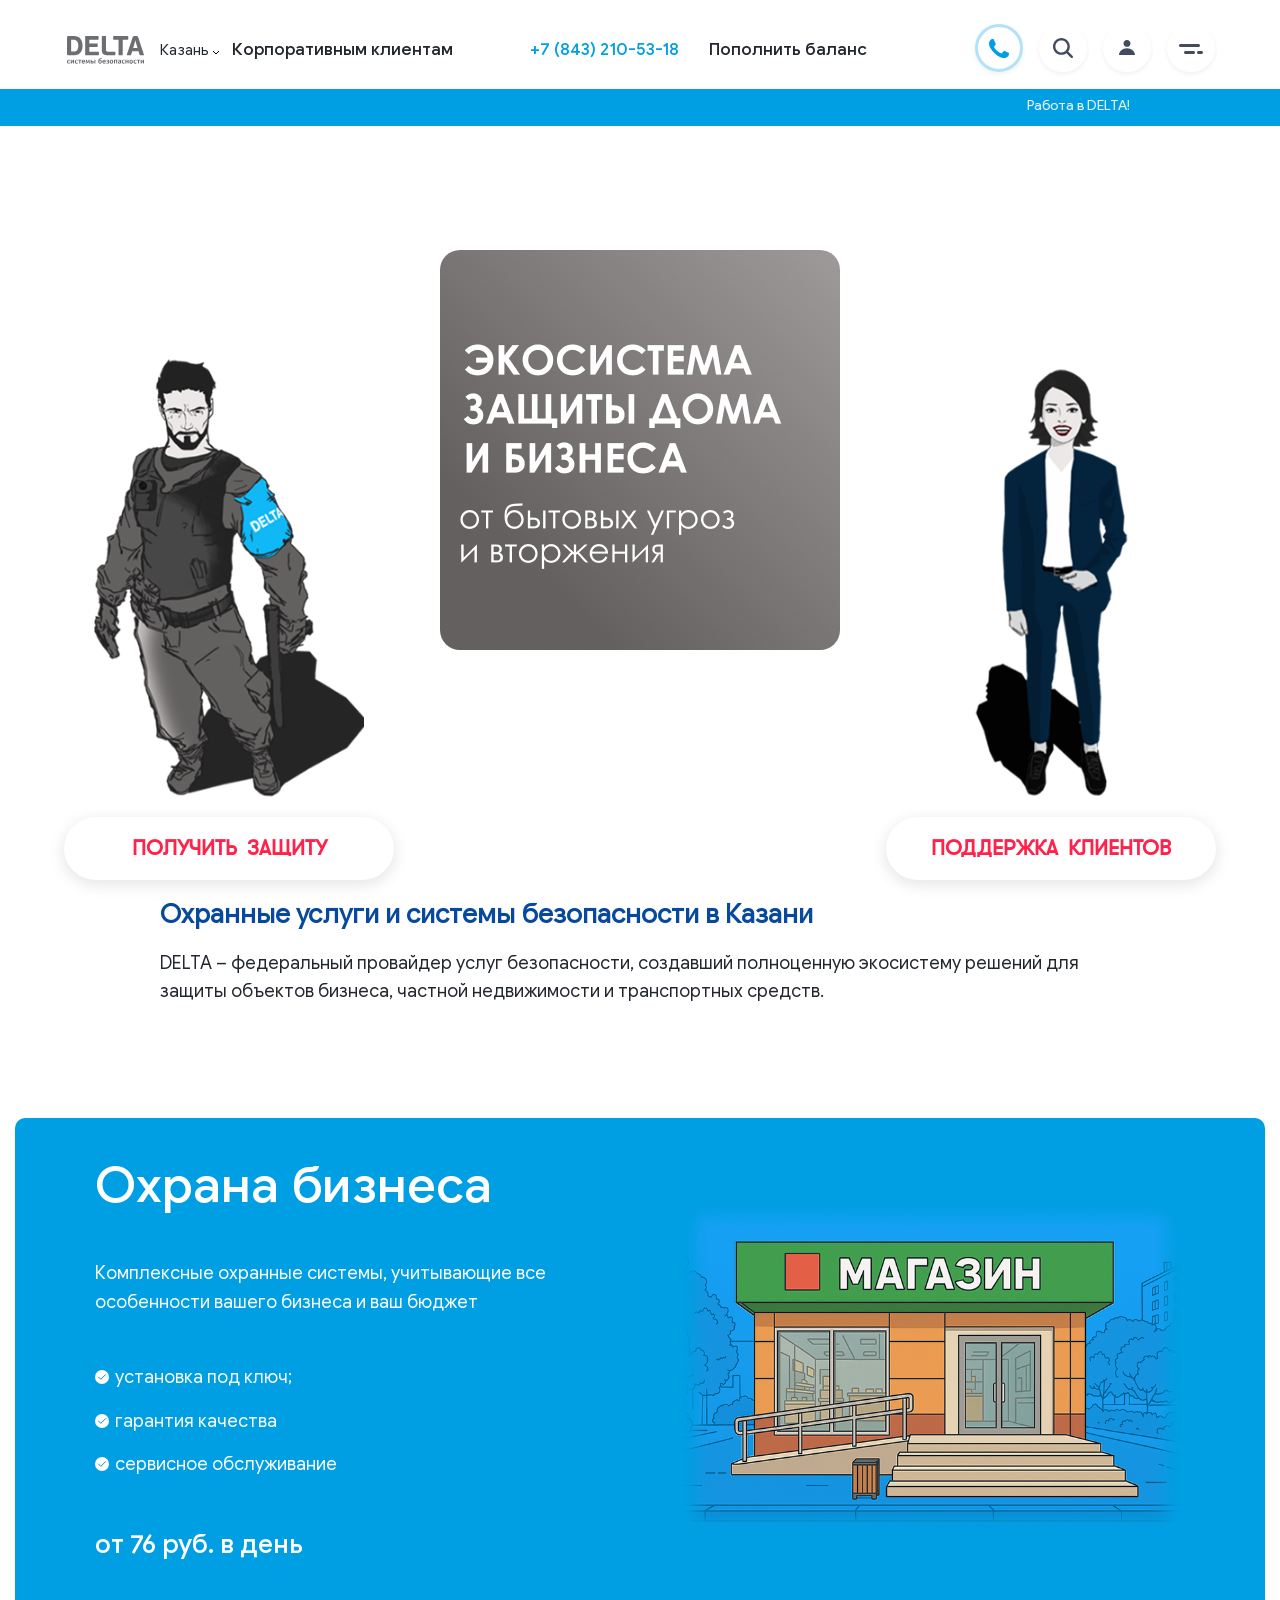
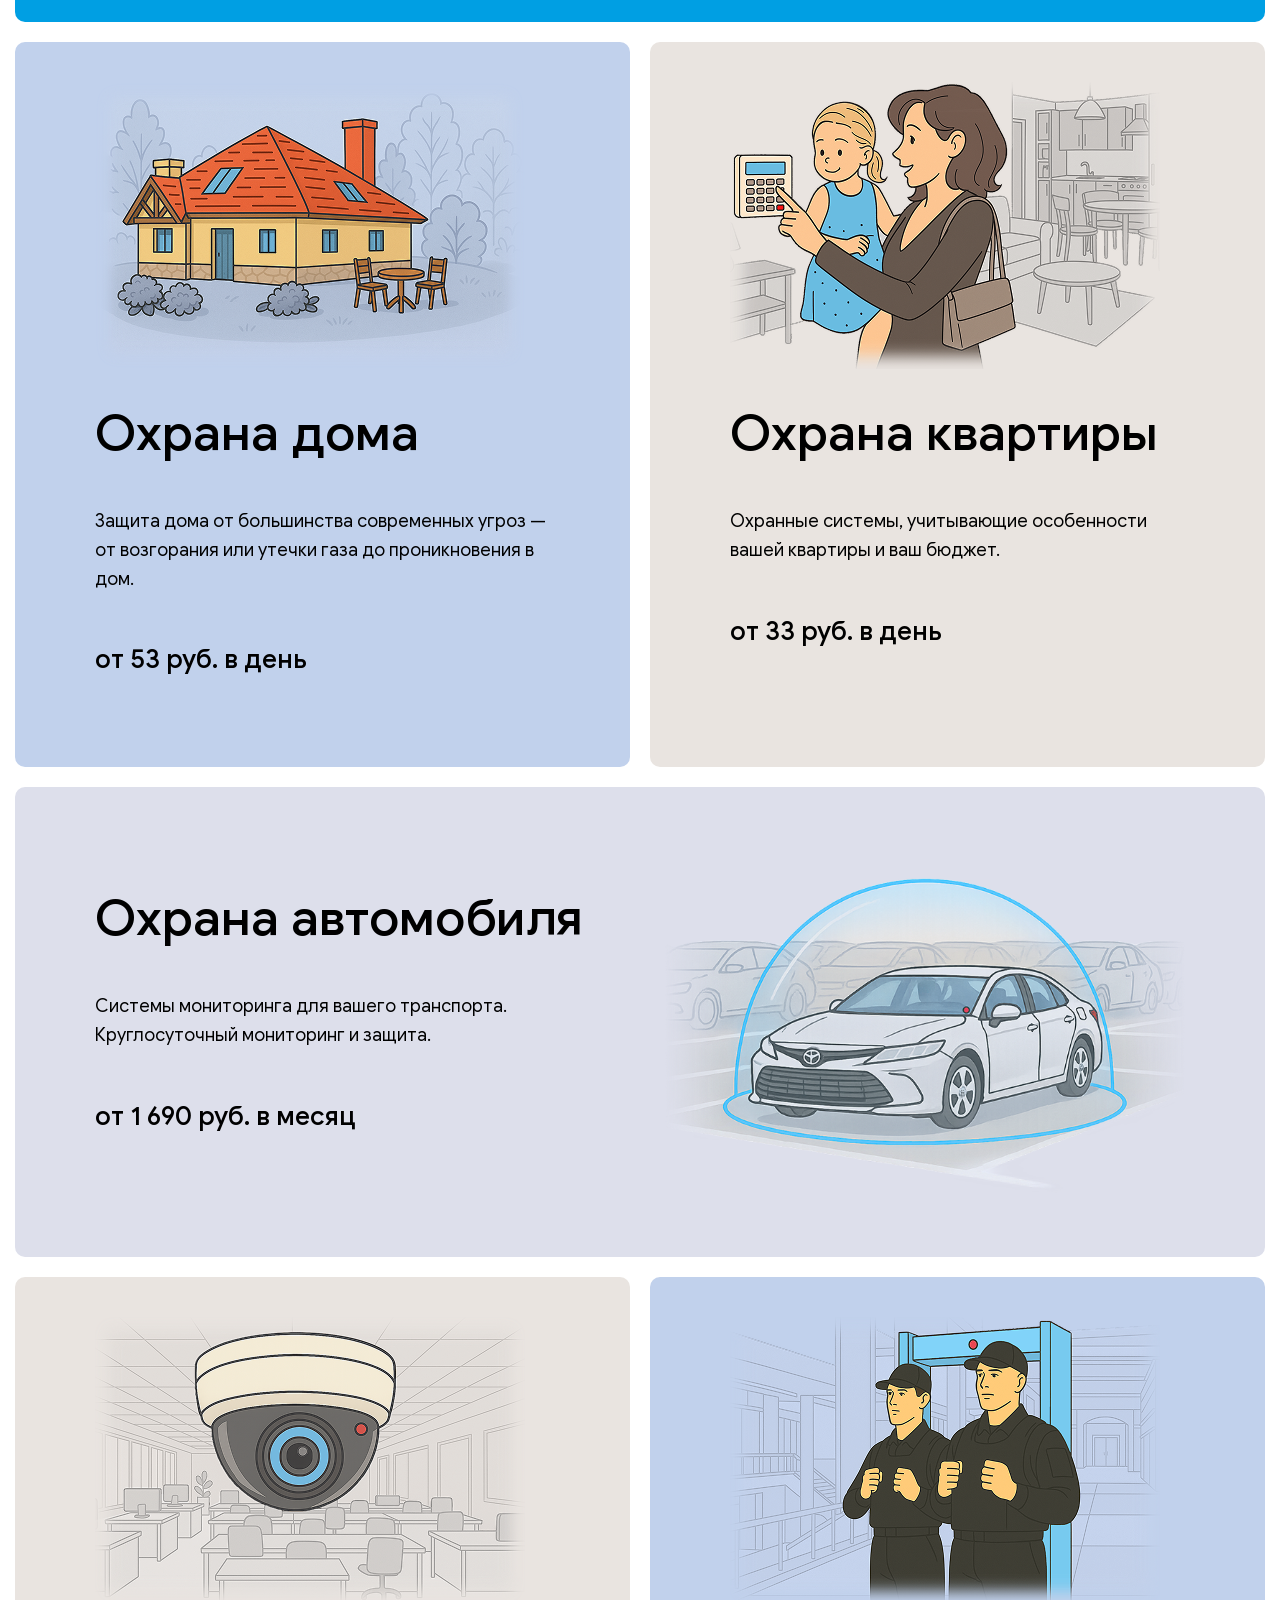
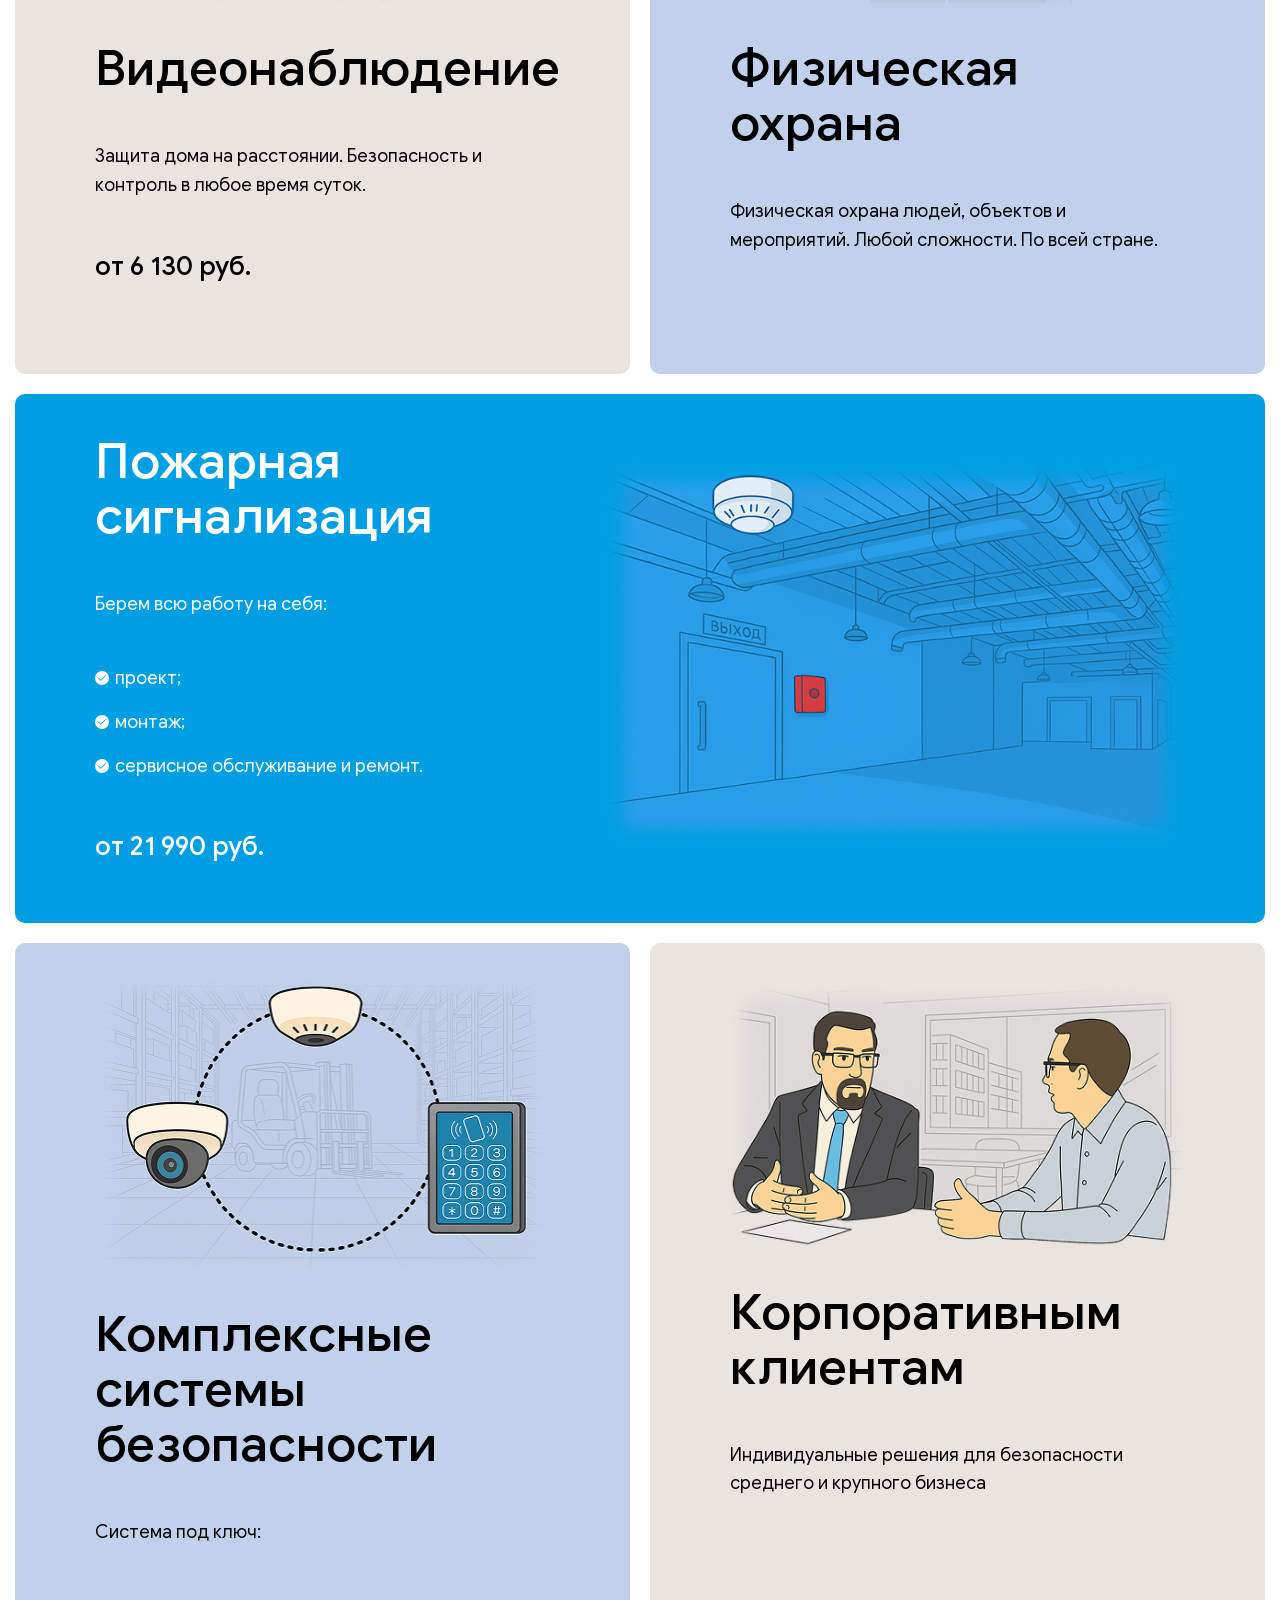
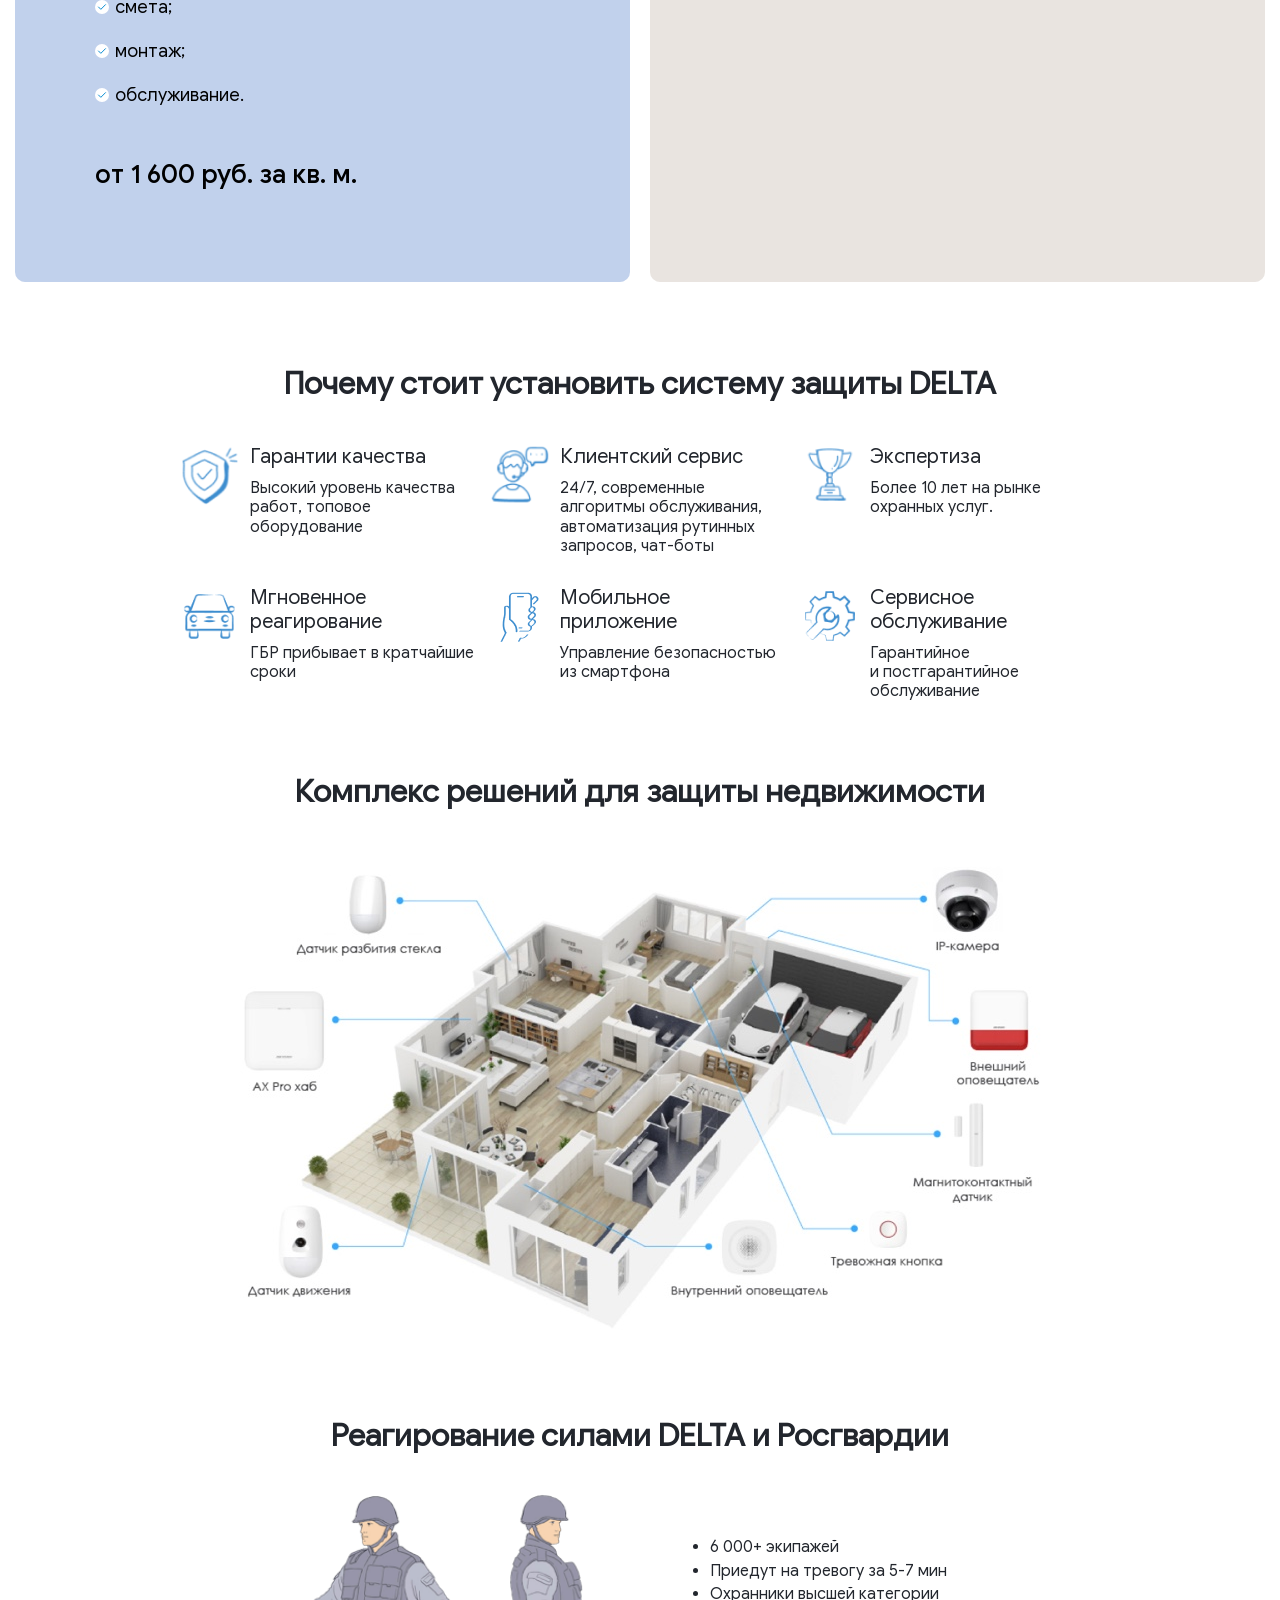
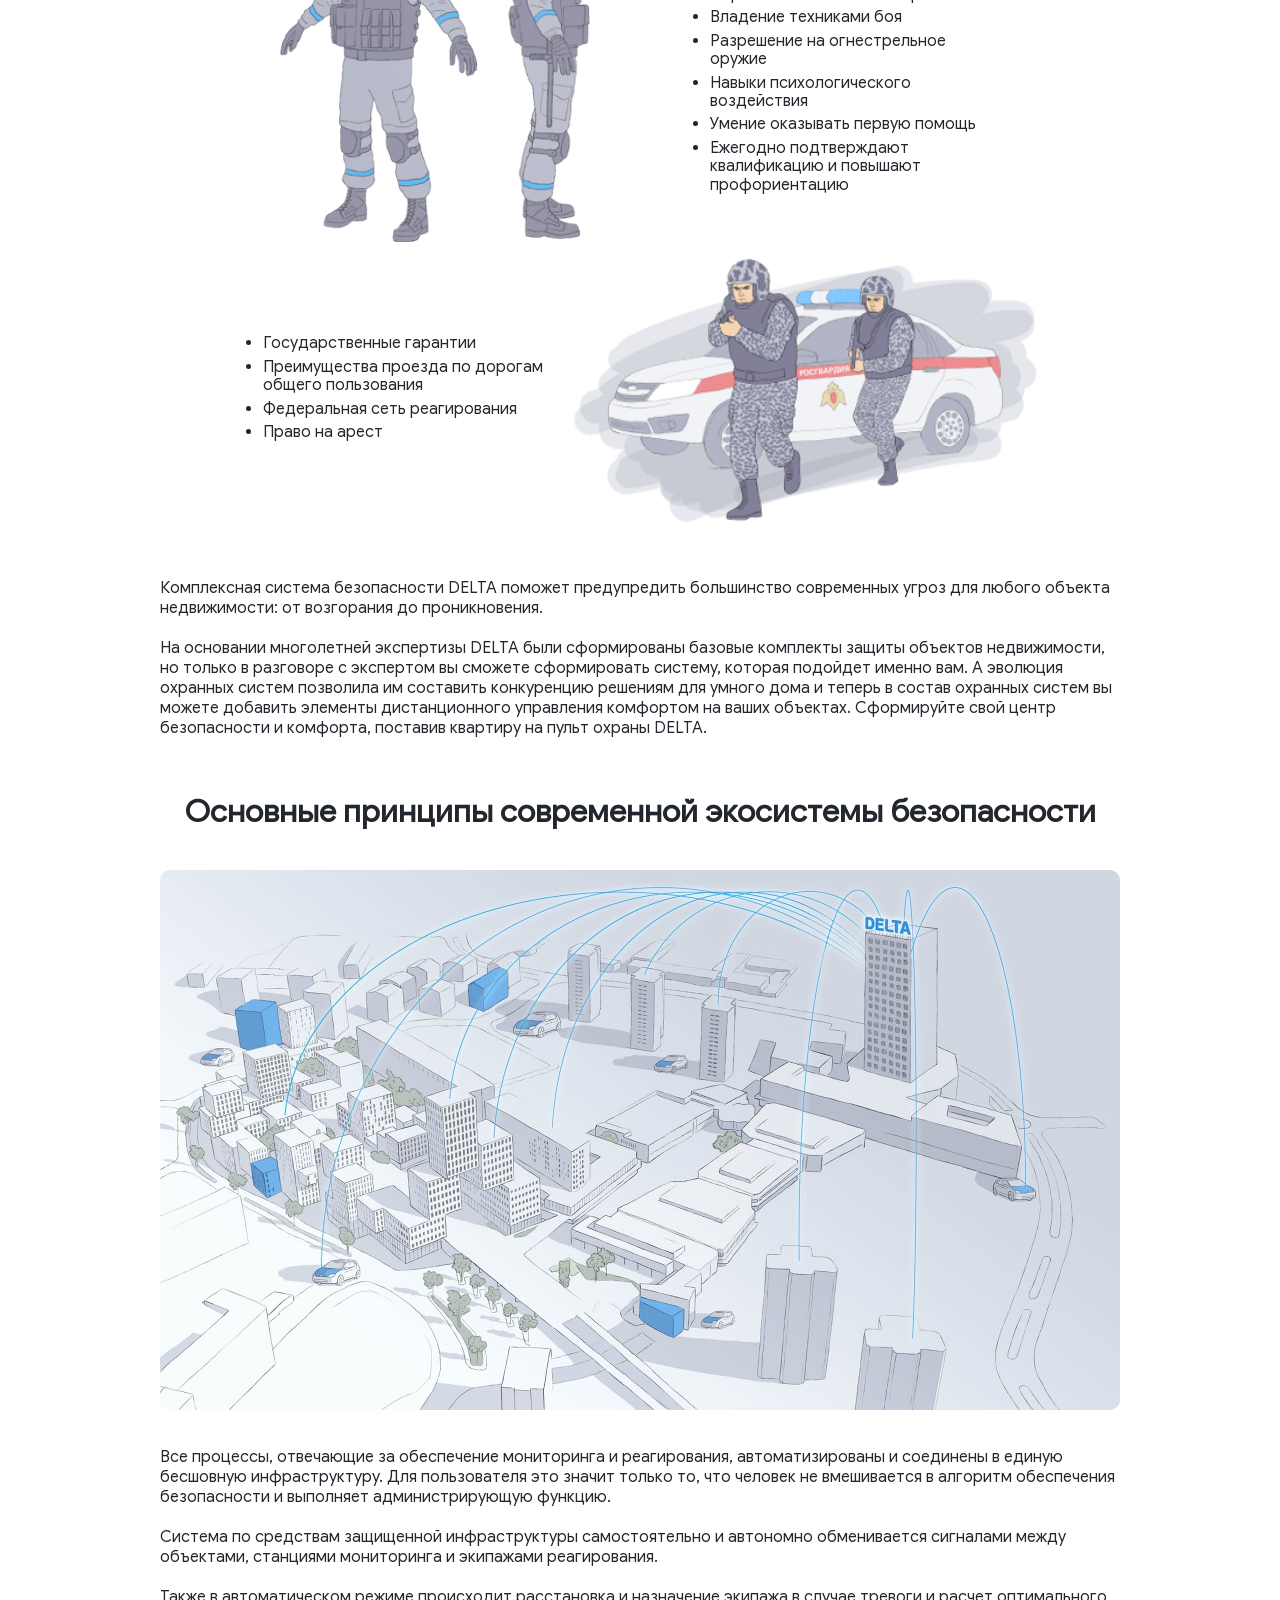
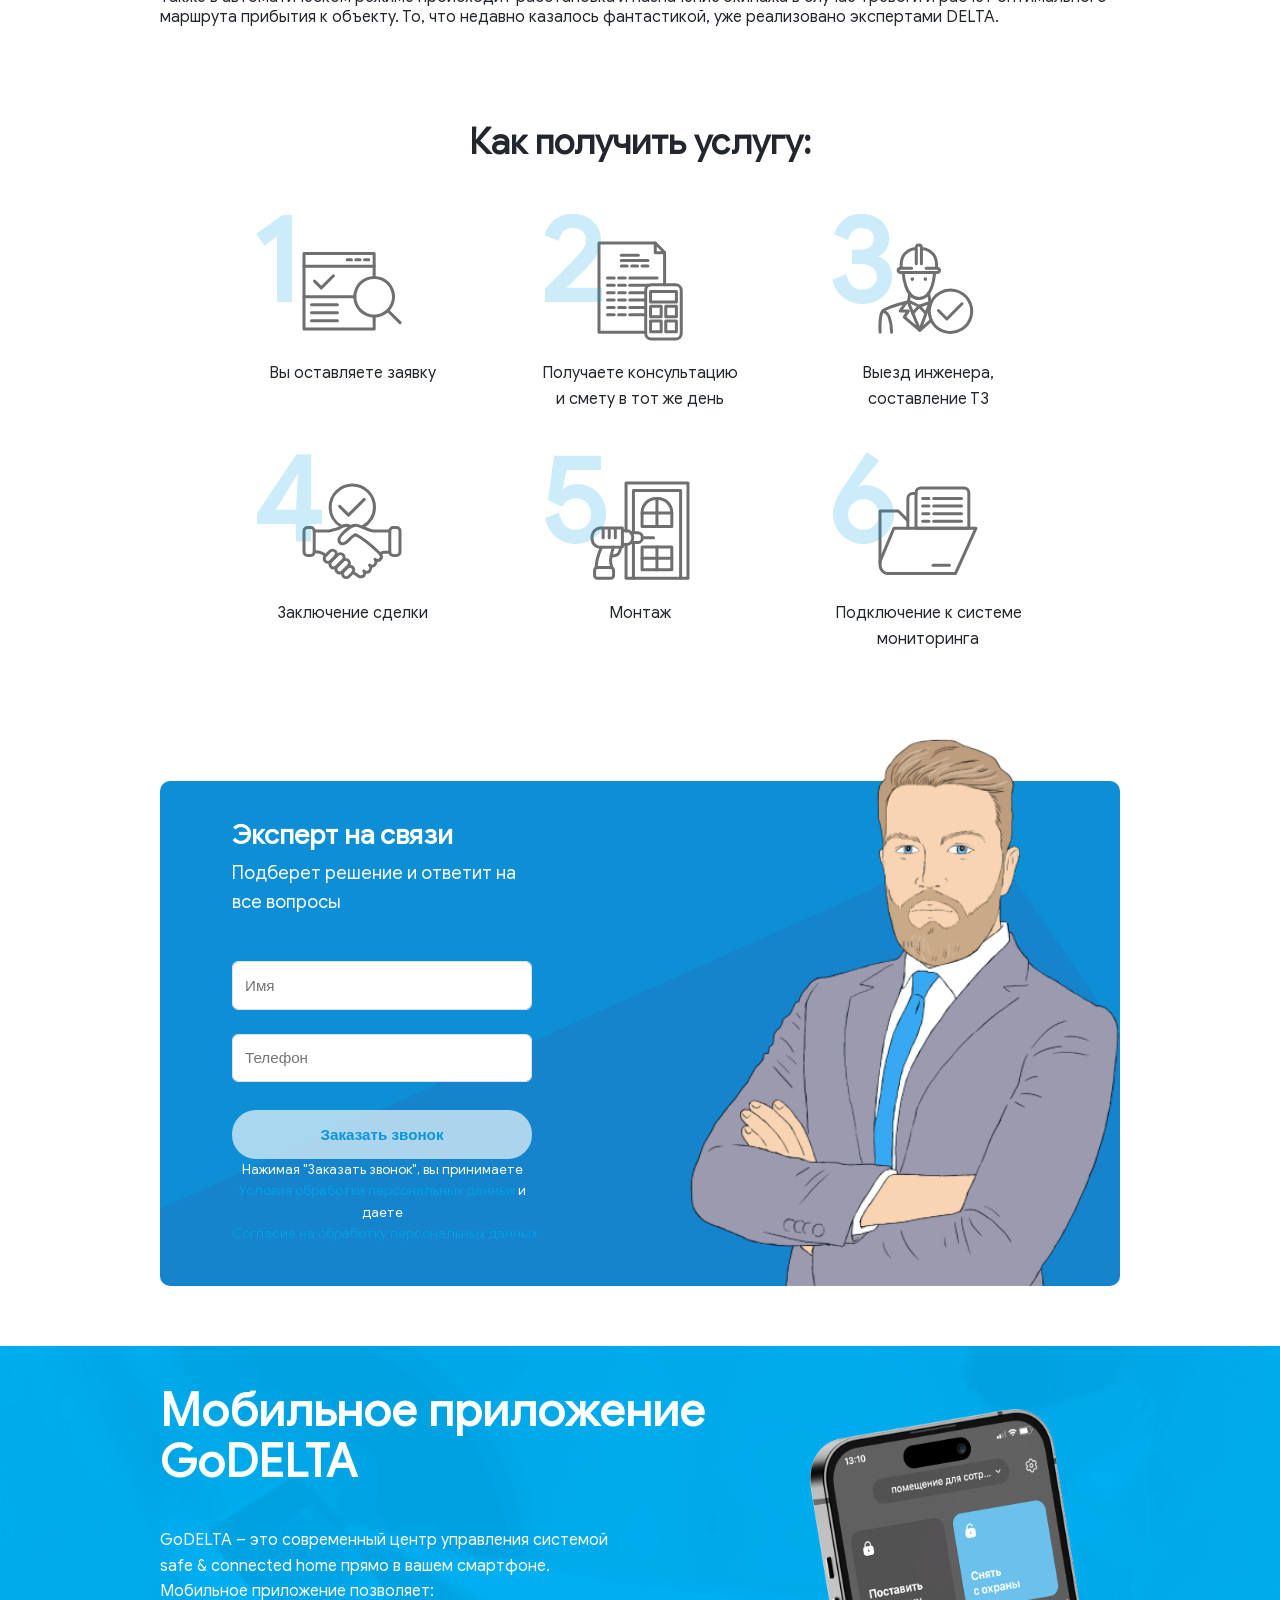
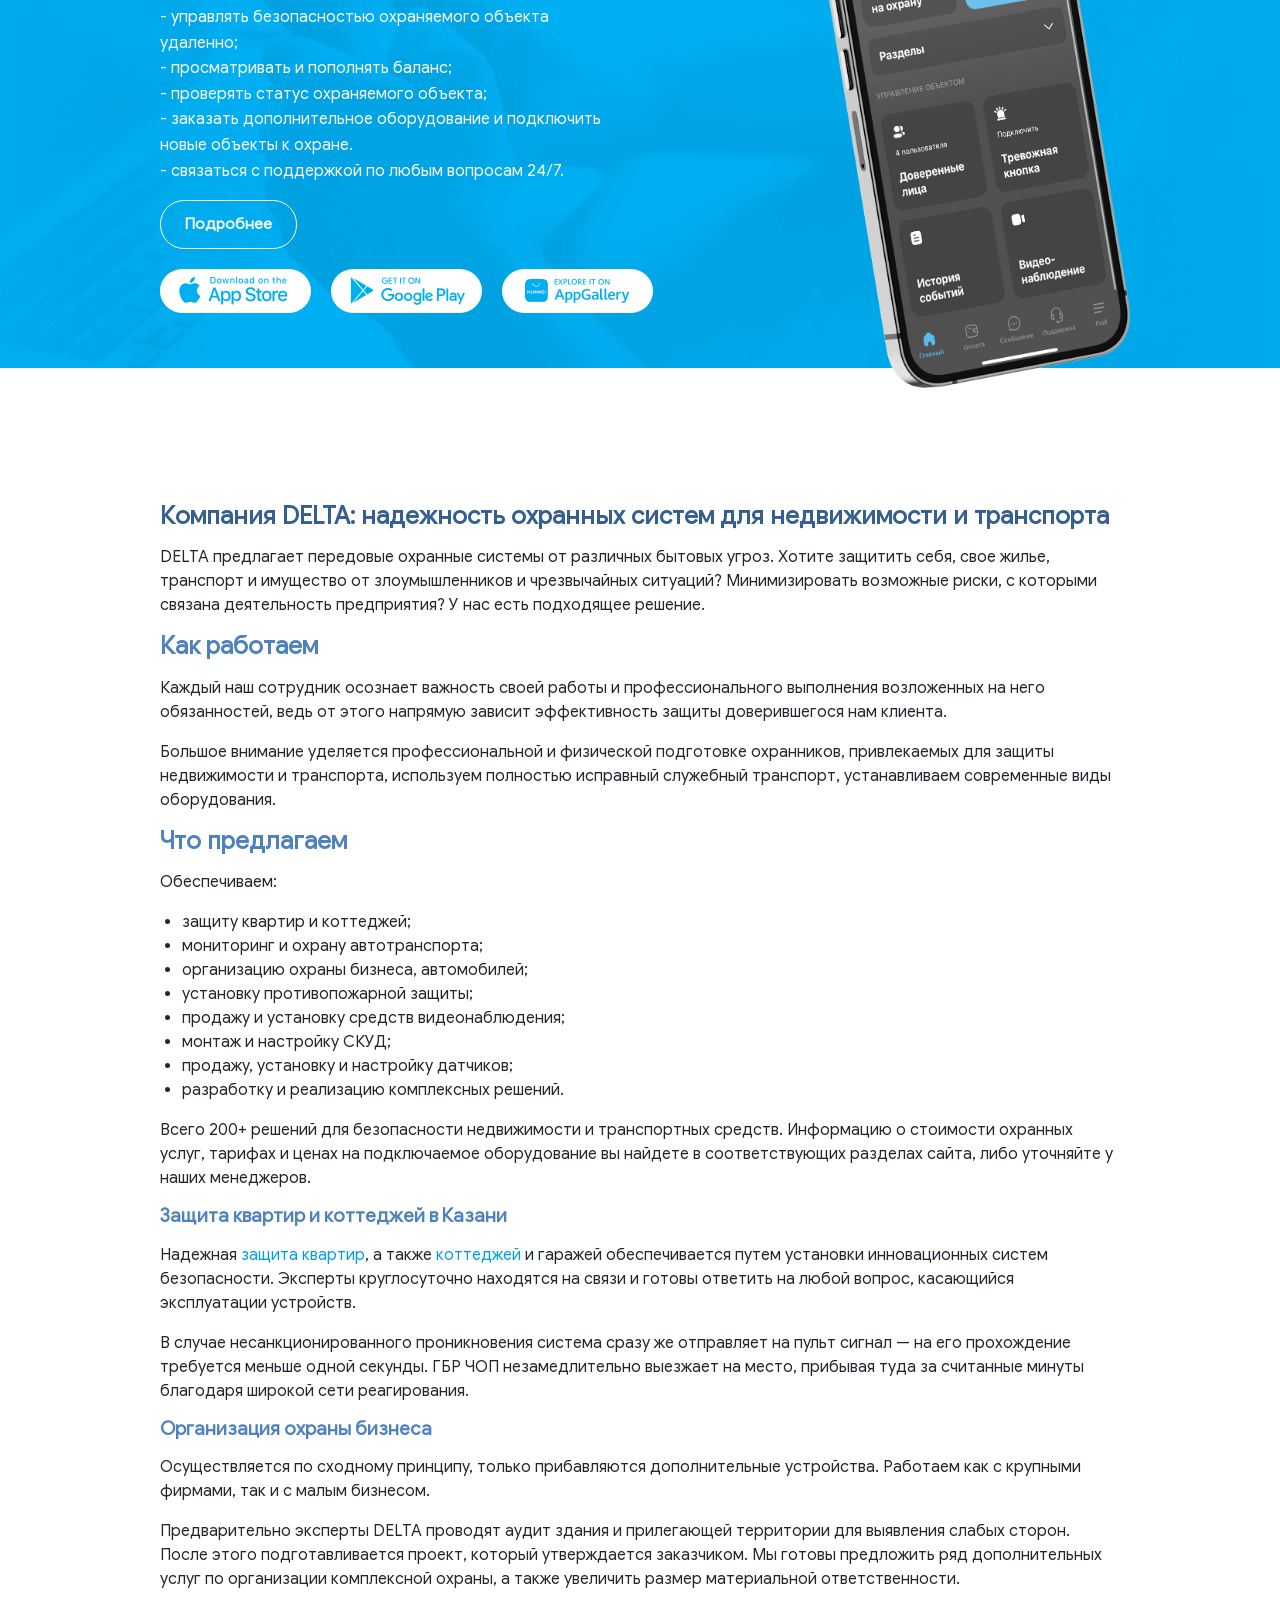
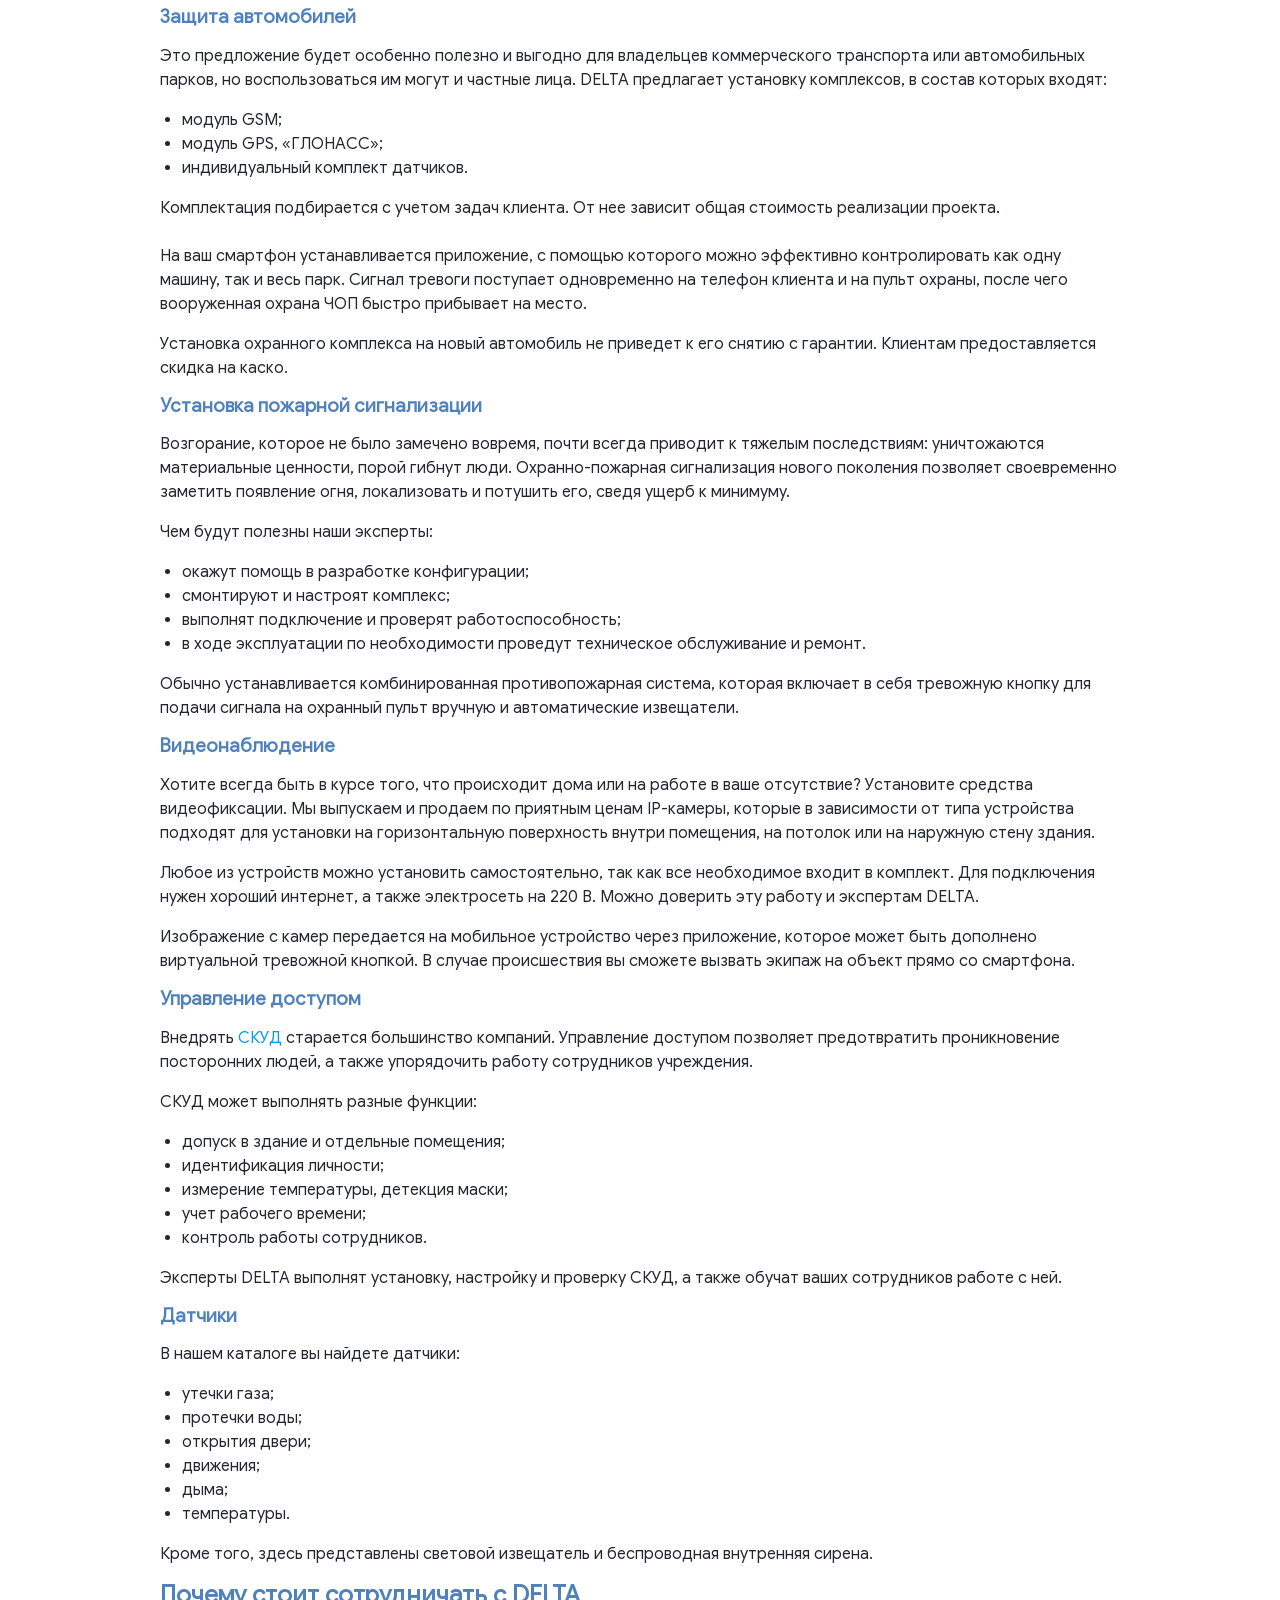
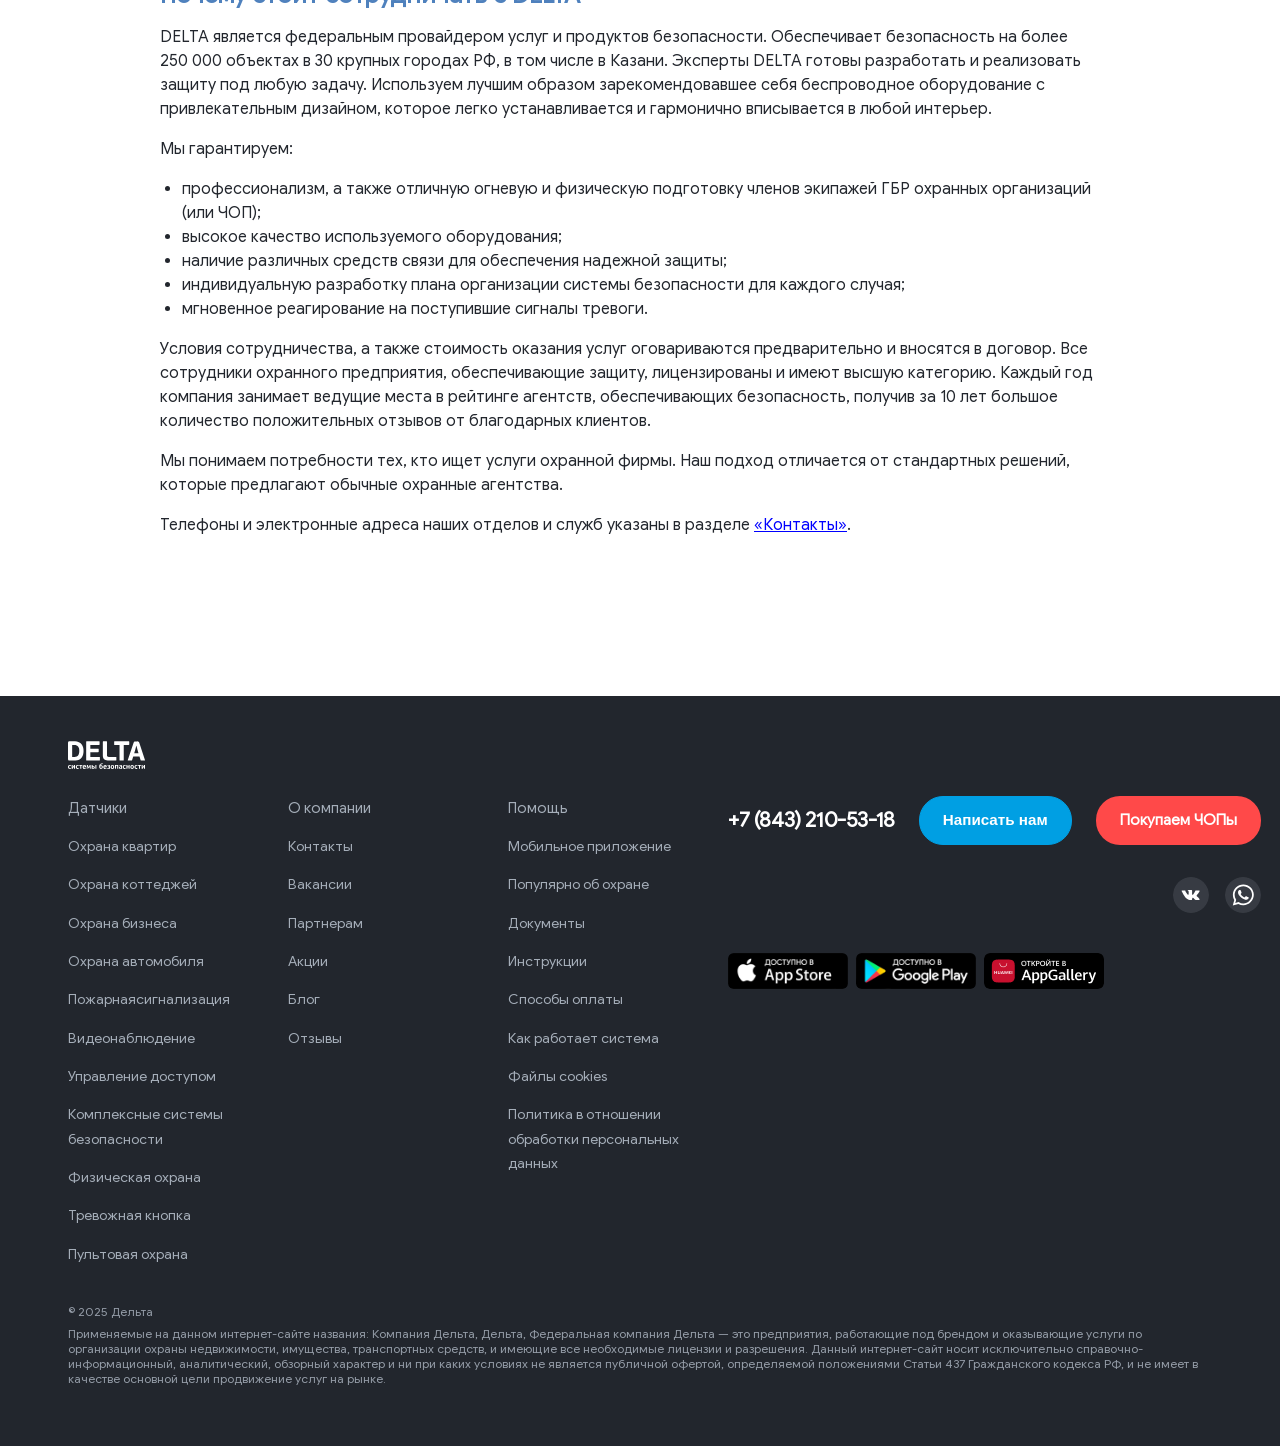
==== commit d70b1b9e: "всё что нужно исправил, и добавил домашку 4" ====
--- a/Homework1/index.html
+++ b/Homework1/index.html
@@ -5,7 +5,7 @@
         <meta http-equiv="X-UA-Compatible" content="IE=edge">
         <title>Delta</title>
         <meta name="viewport" content="width=device-width, initial-scale=1">
-        <link rel="stylesheet" href="/styles/style.css">
+        <link rel="stylesheet" href="styles/style.css">
         <link rel="preconnect" href="https://fonts.googleapis.com">
         <link rel="preconnect" href="https://fonts.gstatic.com" crossorigin>
         <link href="https://fonts.googleapis.com/css2?family=Open+Sans:ital,wght@0,300..800;1,300..800&display=swap" rel="stylesheet">
--- a/Homework1/styles/style.css
+++ b/Homework1/styles/style.css
@@ -0,0 +1,1284 @@
+@font-face {
+    font-family: GTWalsheimPro;
+    src: url("../Fonts/GT\ Walsheim\ Pro/GTWalsheimProRegular.woff2") format("woff2");
+}
+
+@font-face {
+    font-family: GoogleSansRegular;
+    src: url("../Fonts/GoogleSans/GoogleSans-Regular.woff2") format("woff2");
+}
+
+@font-face {
+    font-family: GoogleSansMedium;
+    src: url("../Fonts/GoogleSans/GoogleSans-Medium.woff2") format("woff2");
+}
+
+body {
+    font-family: GoogleSansRegular;
+    background-color: #fff;
+    color: #22262d;
+    font-size: .95rem;
+    font-weight: 400;
+    line-height: 1.6;
+    margin: 0;
+}
+
+* {
+    margin: 0;
+    padding: 0;
+    border: none;
+}
+
+a {
+    color: black;
+    text-decoration: none;
+}
+
+ul {
+    list-style: none;
+}
+
+.link {
+    cursor: pointer;
+}
+
+button {
+    border: none;
+    background-color: transparent;
+}
+
+*, :after, :before {
+    box-sizing: border-box;
+}
+
+.site-header {
+    align-items: center;
+    background-color: #fff;
+    color: #22262d;
+    font-size: 15px;
+    line-height: 16px;
+    margin: 0 auto;
+    max-width: 100%;
+    transition-duration: .5s;
+    width: 100%;
+    z-index: 10;
+}
+
+.site-header.absolute {
+    left: 0;
+    position: absolute;
+    right: 0;
+}
+
+.container {
+    margin: 0 auto;
+    width: 100%;
+}
+
+@media (min-width: 0) {
+    .container {
+        max-width: 1160px;
+    }
+}
+
+.site-header .home-link {
+    background: url("../images/logo/logo-gray-wo-bubble.svg") 50% 100% no-repeat;
+    background-size: contain;
+    display: inline-block;
+    height: 28px;
+    width: 80px;
+    margin-right: 15px;
+}
+
+.city-dropdown {
+    margin-right: 12px;
+    position: relative;
+}
+
+.site-header .link {
+    color: #22262d;
+    font-size: 17px;
+    line-height: 24px;
+    font-family: GoogleSansMedium;
+}
+
+.site-header .container
+{
+    align-items: center;
+    display: flex;
+    padding: 24px 5px;
+}
+
+.site-header .link a {
+    color: #009fe3;
+    font-weight: 500;
+}
+
+.top-header--wrapper {
+    display: flex;
+    align-items: center;
+}
+
+.site-header .link-container {
+    display: flex;
+    align-items: center;
+    margin: 0 auto;
+    min-height: 48px;
+    padding-left: 10px;
+}
+
+.site-header .link-container .link-item:last-of-type {
+    margin: 0;
+}
+
+.site-header .link-container .link-item {
+    margin-right: 30px;
+}
+
+.site-header .link-container.icons {
+    margin-left: 32px;
+}
+
+.site-header .link-container:last-child {
+    margin-right: 0;
+}
+
+.site-header .link-container .link-item.icon {
+    margin-right: 16px;
+}
+
+.site-header .link-container .link-item.icon:last-of-type {
+    margin: 0;
+}
+
+.site-header .link-container .link-item.icon .icon {
+    background-repeat: no-repeat;
+    background-size: 48px;
+    border-radius: 50%;
+    box-shadow: 0 2px 4px rgba(40, 41, 42, .07);
+    display: inline-block;
+    height: 48px;
+    padding: 0;
+    width: 48px;
+}
+
+.career-marquee-container {
+    background-color: #009fe3;
+    display: block;
+    margin-top: -10px;
+    padding: 10px 0;
+    width: 100%;
+}
+
+.career-marquee-container marquee {
+    color: #fff;
+    font-size: 14px;
+    line-height: 1;
+}
+
+.site-main {
+    flex: 1 0 auto;
+    height: 100%;
+}
+
+.mainscreen {
+    display: flex;
+    height: 100vh;
+    min-height: 100vh;
+    position: relative;
+    width: 100%;
+}
+
+.mainscreen-col {
+    display: flex;
+    flex: 1 0 50%;
+    padding: 20px;
+}
+
+.banner {
+    border-radius: 20px;
+    height: 400px;
+    left: 50%;
+    overflow: hidden;
+    padding: 0;
+    position: absolute;
+    top: 50%;
+    transform: translate(-50%, -50%);
+    width: 400px;
+    z-index: 10;
+    cursor: pointer;
+}
+
+.def .mainscreen-wrapper {
+    margin: 0 auto;
+}
+
+.support .mainscreen-wrapper {
+    margin: 0 auto;
+}
+
+@media screen and (max-width: 1480px) {
+    .def .mainscreen-wrapper {
+        margin: 0 auto 0 0;
+    }
+
+    .support .mainscreen-wrapper {
+        margin: 0 0 0 auto;
+    }
+}
+
+.mainscreen-wrapper {
+    align-items: center;
+    display: flex;
+    flex-direction: column;
+    gap: 20px;
+    justify-content: flex-end;
+}
+
+.support .mainscreen-character {
+    background-image: url("../images/mainscreen/mainscreen-character--support.png");
+}
+
+.def .mainscreen-character {
+    background-image: url("../images/mainscreen/mainscreen-character--defence.png");
+}
+
+.mainscreen-character {
+    background-position: 50%;
+    background-repeat: no-repeat;
+    background-size: contain;
+    cursor: pointer;
+    height: 450px;
+    width: 300px;
+    
+}
+
+.def {
+    padding-left: 5vw;
+    position: relative;
+}
+
+.support {
+    padding-right: 5vw;
+}
+
+.mainscreen-btn {
+    background-color: #fff;
+    border: 1px solid transparent;
+    border-radius: 50px;
+    box-shadow: 0 4px 15px 1px rgba(0, 0, 0, .1);
+    color: #ff224a;
+    cursor: pointer;
+    display: flex;
+    font-family: GTWalsheimPro;
+    font-size: 21px;
+    font-weight: bold;
+    justify-content: center;
+    line-height: 1;
+    padding: 20px;
+    text-align: center;
+    text-transform: uppercase;
+    transition: all .3s 
+cubic-bezier(.25, .8, .25, 1);
+    width: 330px;
+    z-index: 7;
+}
+
+.mainscreen-btn:hover {
+    background-color: #ff224a;
+    box-shadow: 0 5px 5px rgba(0, 0, 0, 0.34);
+    color: #fff;
+}
+
+.main-text {
+    padding: 0 0 80px;
+}
+
+.container-fit {
+    margin: 0 auto;
+    max-width: 980px;
+    padding: 0 10px;
+    width: 100%;
+}
+
+.main-text__title {
+    color: #07499c;
+    font-size: 26px;
+    font-weight: 700;
+    margin-bottom: 20px;
+}
+
+.main-text__content {
+    font-size: 18px;
+}
+
+
+@media (min-width: 576px) {
+    .pb-sm-3, .py-sm-3 {
+        padding-bottom: 1rem !important;
+    }
+}
+
+@media (min-width: 576px) {
+    .mb-sm-5, .my-sm-5 {
+        margin-bottom: 3rem !important;
+    }
+}
+
+.pb-2, .py-2 {
+    padding-bottom: .5rem !important;
+}
+
+.mb-4, .my-4 {
+    margin-bottom: 1.5rem !important;
+}
+
+.mainproducts {
+    align-items: stretch;
+    display: flex;
+    flex-wrap: wrap;
+    gap: 20px;
+    justify-content: center;
+    margin-bottom: 80px;
+    padding: 0 15px;
+}
+
+@media screen and (max-width: 1200px) {
+    .mainproducts {
+        margin-bottom: 60px;
+    }
+}
+
+.mainproducts-item {
+    align-items: center;
+    border-radius: 10px;
+    color: #000;
+    display: flex;
+    gap: 30px;
+    justify-content: space-around;
+    transition: .3s ease-in-out;
+    padding: 40px 80px;
+    width: 100%;
+}
+
+.mainproducts-item:hover {
+    box-shadow: 0 4px 8px rgba(0, 0, 0, 0.1), 0 10px 15px rgba(0, 0, 0, 0.1);
+}
+
+.mainproducts-item_1 {
+    background-color: #009fe3;
+    color: #fff !important;
+}
+
+@media screen and (max-width: 1200px) {
+    .mainproducts-item {
+        gap: 10px;
+        padding: 60px 20px;
+    }
+}
+
+.mainproducts-item__image img {
+    max-width: 100%;
+    -o-object-fit: contain;
+    object-fit: contain;
+    width: 100%;
+}
+
+.mainproducts-item__content {
+    display: flex;
+    flex-direction: column;
+    gap: 30px;
+    justify-content: center;
+}
+
+@media screen and (max-width: 1200px) {
+    .mainproducts-item__content {
+        gap: 20px;
+    }
+}
+
+.mainproducts-item__content-title {
+    font-size: 50px;
+    font-weight: 500;
+    font-family: GoogleSansMedium;
+}
+
+.mainproducts-item__content-text {
+    font-size: 18px;
+    font-weight: 400;
+}
+
+.mainproducts-item__content-list {
+    padding-left: 20px;
+}
+
+@media screen and (max-width: 1200px) {
+    .mainproducts-item__content-title {
+        font-size: 40px;
+    }
+}
+
+.mainproducts-item__content-list li {
+    font-size: 18px;
+    font-weight: 400;
+    margin-bottom: 15px;
+    position: relative;
+}
+
+.mainproducts-item__content-list li:before {
+    background-image: url("../images/mainpage-check-white.svg");
+    background-repeat: no-repeat;
+    background-size: contain;
+    content: "";
+    height: 14px;
+    left: -20px;
+    position: absolute;
+    top: 7px;
+    width: 14px;
+}
+
+.mainproducts-item__content-price {
+    font-size: 26px;
+    font-weight: 500;
+    font-family: GoogleSansMedium;
+}
+
+.mainproducts-item_half {
+    align-items: flex-start;
+    flex-flow: column;
+    justify-content: flex-start;
+    padding-bottom: 70px;
+    width: calc(50% - 10px);
+}
+
+.mainproducts-item_2 {
+    background-color: rgb(193, 209, 236);
+}
+
+@media screen and (max-width: 1200px) {
+    .mainproducts-item_half {
+        padding: 20px;
+    }
+}
+
+.mainproducts-item_3 {
+    background-color: rgb(233, 228, 224);
+}
+
+.mainproducts-item_4 {
+    background-color: #dddfeb;
+}
+
+.mainproducts-item_5 {
+    background-color: #e9e4e0;
+}
+
+.mainproducts-item_6 {
+    background-color: #c1d1ec;
+}
+
+.mainproducts-item_7 {
+    background-color: #009fe3;
+    color: #fff !important;
+}
+
+.mainproducts-item_8 {
+    background-color: #c1d1ec;
+}
+
+.mainproducts-item_9 {
+    background-color: #e9e4e0;
+}
+
+.pb-5, .py-5 {
+    padding-bottom: 3rem !important;
+}
+
+.features__title {
+    font-size: 31px;
+    font-weight: 700;
+    line-height: 1.4;
+    margin-bottom: 40px;
+    text-align: center;
+}
+
+.features {
+    display: flex;
+    flex-wrap: wrap;
+    gap: 30px 10px;
+    justify-content: center;
+}
+
+.features__item {
+    display: flex;
+    gap: 10px;
+    width: calc(33% - 10px);
+}
+
+.features__item-icon {
+    background-position: 50%;
+    background-repeat: no-repeat;
+    background-size: contain;
+    flex-shrink: 0;
+    height: 60px;
+    width: 60px;
+}
+
+.features__item-text {
+    display: flex;
+    flex-direction: column;
+    gap: 10px;
+}
+
+.features__item-title {
+    font-size: 20px;
+    font-weight: 500;
+    line-height: 1.2;
+}
+
+.features__item-description {
+    font-size: 16px;
+    font-weight: 400;
+    line-height: 1.2;
+}
+
+.features__item-icon_1 {
+    background-image: url("../images/features__icons/features-block-icon-1.png");
+}
+
+.features__item-icon_2 {
+    background-image: url("../images/features__icons/features-block-icon-2.png");
+}
+
+.features__item-icon_3 {
+    background-image: url("../images/features__icons/features-block-icon-3.png");
+}
+
+.features__item-icon_4 {
+    background-image: url("../images/features__icons/features-block-icon-4.png");
+}
+
+.features__item-icon_5 {
+    background-image: url("../images/features__icons/features-block-icon-5.png");
+}
+
+.features__item-icon_6 {
+    background-image: url("../images/features__icons/features-block-icon-6.png");
+}
+
+.info-blocks-title--h2 {
+    font-size: 31px;
+    font-weight: 700;
+    line-height: 36px;
+    margin-bottom: 40px;
+    text-align: center;
+}
+
+.main-house-scheme-image {
+    border-radius: 10px;
+    margin: 0 auto 30px;
+}
+
+.info-blocks-text {
+    color: #22262d;
+    font-size: 16px;
+    line-height: 20px;
+}
+
+.mb-0, .my-0 {
+    margin-bottom: 0 !important;
+}
+
+.pb-4, .py-4 {
+    padding-bottom: 1.5rem !important;
+}
+
+@media (min-width: 576px) {
+    .pb-sm-5, .py-sm-5 {
+        padding-bottom: 3rem !important;
+    }
+}
+
+@media (min-width: 576px) {
+    .mb-sm-2, .my-sm-2 {
+        margin-bottom: .5rem !important;
+    }
+}
+
+.info-blocks-gbr {
+    align-items: center;
+    display: flex;
+    justify-content: center;
+}
+
+.mb-3, .my-3 {
+    margin-bottom: 1rem !important;
+}
+
+.info-blocks-gbr-image--1 {
+    margin-right: 100px;
+    width: 310px;
+}
+
+.info-blocks-gbr-image {
+    background-position: 50%;
+    background-repeat: no-repeat;
+    background-size: cover;
+    height: auto;
+}
+
+.info-blocks-gbr .info-blocks-list {
+    max-width: 310px;
+}
+
+.site-main ul {
+    margin: 0;
+}
+
+.info-blocks-list li {
+    color: #22262d;
+    font-size: 16px;
+    line-height: 1.15;
+    list-style: disc;
+    margin-bottom: 5px;
+    margin-left: 20px;
+    position: relative;
+}
+
+.info-blocks-gbr-image--2 {
+    margin-left: 20px;
+    width: 465px;
+}
+
+.info-blocks-gbr-image {
+    background-position: 50%;
+    background-repeat: no-repeat;
+    background-size: cover;
+    height: auto;
+}
+
+.info-blocks-text {
+    color: #22262d;
+    font-size: 16px;
+    line-height: 20px;
+}
+
+.main-how-work-image {
+    border-radius: 10px;
+    margin: 0 auto 30px;
+}
+
+.skud-advantages {
+    margin-bottom: 30px;
+}
+
+.mt-5, .my-5 {
+    margin-top: 3rem !important;
+}
+
+.fire-usluga .skud-advantages-title {
+    margin-bottom: 80px;
+    text-align: center;
+    font-size: 35px;
+    font-weight: 700;
+}
+
+.skud-advantages-list {
+    display: flex;
+    flex-wrap: wrap;
+    justify-content: center;
+}
+
+.fire-usluga .skud-advantages-item {
+    width: calc(30% - 20px);
+    margin: 0 10px 40px;
+}
+
+.skud-advantages-item {
+    align-items: center;
+    display: flex;
+    flex-direction: column;
+    min-height: 200px;
+    text-align: center;
+}
+
+.fire-usluga .skud-advantages-item-icon {
+    position: relative;
+}
+
+.skud-advantages-item-icon {
+    background-position: 50%;
+    background-repeat: no-repeat;
+    background-size: contain;
+    margin-bottom: 20px;
+    min-height: 100px;
+    min-width: 100px;
+}
+
+.fire-usluga .skud-advantages-item-icon:after {
+    align-items: center;
+    color: rgba(0, 159, 227, .2);
+    display: flex;
+    font-size: 120px;
+    font-weight: 700;
+    height: 100px;
+    justify-content: center;
+    left: -50px;
+    position: absolute;
+    top: -30px;
+}
+
+.fire-usluga .skud-advantages-item-title {
+    font-size: 16px;
+    max-width: 240px;
+}
+
+.skud-advantages-item-icon--services-1:after {
+    content: "1";
+}
+
+.skud-advantages-item-icon--services-2:after {
+    content: "2";
+}
+
+.skud-advantages-item-icon--services-3:after {
+    content: "3";
+}
+
+.skud-advantages-item-icon--services-4:after {
+    content: "4";
+}
+
+.skud-advantages-item-icon--services-5:after {
+    content: "5";
+}
+
+.skud-advantages-item-icon--services-6:after {
+    content: "6";
+}
+
+.skud-advantages-item-icon--services-1 {
+    background-image: url("../images/icon-services/icon-services--1.svg");
+}
+
+.skud-advantages-item-icon--services-2 {
+    background-image: url("../images/icon-services/icon-services--2.svg");
+}
+
+.skud-advantages-item-icon--services-3 {
+    background-image: url("../images/icon-services/icon-services--3.svg");
+}
+
+.skud-advantages-item-icon--services-4 {
+    background-image: url("../images/icon-services/icon-services--4.svg");
+}
+
+.skud-advantages-item-icon--services-5 {
+    background-image: url("../images/icon-services/icon-services--5.svg");
+}
+
+.skud-advantages-item-icon--services-6 {
+    background-image: url("../images/icon-services/icon-services--6.svg");
+}
+
+.expert-block--wrapper {
+    margin: 60px auto;
+}
+
+.container--fit {
+    margin: 0 auto;
+    max-width: 980px;
+    padding: 0 10px;
+    width: 100%;
+}
+
+.expert-block {
+    align-items: center;
+    background-image: url("../images/expert/expert-call_bg.png");
+    background-position: 50%;
+    background-repeat: no-repeat;
+    background-size: cover;
+    border-radius: 10px;
+    display: flex;
+    margin: 0 auto;
+    max-width: 960px;
+    min-height: 495px;
+    padding: 42px 72px;
+    position: relative;
+}
+
+.expert-block--col {
+    display: flex;
+    flex-direction: column;
+    max-width: 300px;
+}
+
+.expert-block .expert-block-man {
+    bottom: 0;
+    height: auto;
+    position: absolute;
+    right: 0;
+    width: 430px;
+}
+
+.expert-block h3 {
+    font-size: 27px !important;
+    font-weight: 700;
+    margin-bottom: 12px;
+    line-height: 24px;
+}
+
+.text-white {
+    color: #fff !important;
+}
+
+.text-center {
+    text-align: center !important;
+}
+
+.expert-block--wrapper .modal-subtitle {
+    font-size: 18px;
+    font-weight: 400;
+}
+
+.expert-block .expert-form {
+    margin-top: 20px;
+    max-width: 340px;
+}
+
+.form-group {
+    margin-bottom: 1.5rem;
+}
+
+.form-control {
+    background-clip: padding-box;
+    background-color: #fff;
+    border: 1px solid #e0e0e0;
+    border-radius: 6px;
+    color: #495057;
+    display: block;
+    font-size: .95rem;
+    font-weight: 400;
+    height: calc(1.6em + 1.4rem + 2px);
+    line-height: 1.6;
+    padding: .7rem .75rem;
+    transition: border-color .15s ease-in-out, box-shadow .15s ease-in-out;
+    width: 100%;
+}
+
+.btn.disabled, .btn:disabled {
+    opacity: .65;
+}
+
+.small, small {
+    font-size: .875em;
+    font-weight: 400;
+}
+
+.link, .pseudo-link, a {
+    color: #009fe3;
+    cursor: pointer;
+    transition: all .15s ease-in-out;
+}
+
+.mt-1, .my-1 {
+    margin-top: .25rem !important;
+}
+
+.w-100 {
+    width: 100% !important;
+}
+
+.btn {
+    background-color: transparent;
+    border: 1px solid transparent;
+    border-radius: 24px;
+    color: #22262d;
+    display: inline-block;
+    font-size: .95rem;
+    font-weight: 700;
+    line-height: 1.6;
+    padding: .7rem 1.5rem;
+    text-align: center;
+    transition: color .15s ease-in-out, background-color .15s ease-in-out, border-color .15s ease-in-out, box-shadow .15s ease-in-out;
+    -webkit-user-select: none;
+    -moz-user-select: none;
+    user-select: none;
+    vertical-align: middle;
+}
+
+.btn-white {
+    background-color: #fff;
+    color: #009fe3;
+}
+
+.text-nowrap {
+    white-space: nowrap !important;
+}
+
+.mobile-app-promo {
+    background: #00aeee url("../images/mobile/bg_banner.png") 50% 50% no-repeat;
+    background-size: cover;
+    color: #fff;
+    margin-bottom: 80px;
+    position: relative;
+    z-index: 1;
+}
+
+.mobile-app-promo__container {
+    display: flex;
+    flex-direction: column;
+    min-height: 520px;
+    padding-bottom: 40px;
+    padding-top: 40px;
+    position: relative;
+}
+
+.mobile-app-promo__title {
+    font-size: 36px;
+    font-weight: 700;
+    line-height: 1.2;
+    margin-bottom: 25px;
+    position: relative;
+    z-index: 2;
+}
+
+.mobile-app-promo__title h2 {
+    font-size: 46px;
+}
+
+.mobile-app-promo__text {
+    font-size: 16px;
+    max-width: 460px;
+    padding-bottom: 20px;
+    position: relative;
+    z-index: 2;
+}
+
+.btn-outline-light {
+    border-color: #f8f9fa;
+    color: #f8f9fa;
+}
+
+.btn:not(:disabled):not(.disabled) {
+    cursor: pointer;
+}
+
+.mobile-app-promo__badges {
+    align-items: center;
+    display: flex;
+    flex-wrap: wrap;
+    margin-top: auto;
+    position: relative;
+    z-index: 2;
+}
+
+.mobile-app-promo__badge--appstore {
+    background-image: url("../images/mobile/btn_appstore_light.png");
+}
+
+.mobile-app-promo__badge--googleplay {
+    background-image: url("../images/mobile/btn_googleplay_light.png");
+}
+
+.mobile-app-promo__badge--appgallery {
+    background-image: url("../images/mobile/btn_appgallery_light.png");
+}
+
+.mobile-app-promo__badge {
+    background-color: #fff;
+    background-position: 50%;
+    background-repeat: no-repeat;
+    background-size: 151px 44px;
+    border: none;
+    border-radius: 22px;
+    display: inline-block;
+    height: 44px;
+    margin: 0 20px 15px 0;
+    vertical-align: top;
+    width: 151px;
+}
+
+.mobile-app-promo__device {
+    bottom: -20px;
+    position: absolute;
+    right: 0;
+    transition: .2s;
+    width: 320px;
+}
+
+.site-main .seo-text {
+    line-height: 1.5;
+    padding: 55px 20px;
+    font-size: 16px;
+}
+
+.site-main .seo-text h2 {
+    font-size: 24px;
+}
+
+.site-main .seo-text h1, .site-main .seo-text h2 {
+    line-height: 1.1;
+}
+
+.site-main .seo-text ul {
+    margin-bottom: 1rem;
+}
+
+.site-main ul {
+    margin: 0;
+}
+
+.seo-text ul {
+    list-style-position: inside;
+    padding-left: 22px;
+    text-align: left;
+}
+p {
+    margin-bottom: 1rem;
+    margin-top: 0;
+}
+
+.h1, .h2, .h3, .h4, .h5, .h6, h1, h2, h3, h4, h5, h6 {
+    font-weight: 700;
+    line-height: 1.1;
+    margin-bottom: 1rem;
+    margin-top: 0;
+}
+
+.site-main .seo-text li {
+    list-style: outside;
+}
+
+.site-footer {
+    background-color: #22262d;
+    position: relative;
+}
+
+.site-footer .footer-wrapper {
+    margin: 0 auto;
+    max-width: 1280px;
+    padding: 45px 30px 40px 68px;
+    width: 100%;
+}
+
+.site-footer .home-link {
+    background: url("../images/logo/logo-white-wo-bubble.svg") 50% 100% no-repeat;
+    background-position: 0;
+    background-size: contain;
+    border: none;
+    display: inline-block;
+    flex-shrink: 0;
+    height: 28px;
+    margin-bottom: 20px;
+    transition: all .2s ease;
+    width: 80px;
+}
+
+.pe-none {
+    pointer-events: none;
+}
+
+.site-footer .footer-wrapper .top-block-wrapper .link-container .link-column {
+    margin-right: 40px;
+}
+
+.site-footer .footer-wrapper .top-block-wrapper .link-container .contacts-block {
+    margin-left: auto;
+}
+
+.site-footer .footer-wrapper .top-block-wrapper .link-container .link-column .link-wrapper {
+    margin-bottom: 0;
+    padding-left: 0;
+}
+
+.site-footer .footer-wrapper .top-block-wrapper .link-container .link-column .link-wrapper .link-item:not(:last-child) {
+    margin-bottom: 14px;
+}
+
+.site-footer .footer-wrapper .top-block-wrapper .link-container .link-column .link-wrapper .link-item {
+    width: 180px;
+}
+
+.site-footer .footer-wrapper .top-block-wrapper .link-container .link-column .link-wrapper .link-item:first-of-type .menu-link {
+    font-size: 15px;
+}
+
+.site-footer .footer-wrapper .top-block-wrapper .link-container .link-column .link-wrapper .link-item .menu-link {
+    color: #a5aeb9;
+    font-size: 14px;
+    font-weight: 500;
+    line-height: 16px;
+}
+
+.site-footer .footer-wrapper .top-block-wrapper .link-container .contacts-block .phone-email {
+    align-items: center;
+    display: flex;
+    justify-content: flex-end;
+    margin-bottom: 32px;
+    white-space: nowrap;
+}
+
+.site-footer .footer-wrapper .top-block-wrapper .link-container .contacts-block .phone-email .call_phone_1 a {
+    border: none;
+    color: #fff;
+}
+
+.site-footer .footer-wrapper .top-block-wrapper .link-container .contacts-block .phone-email .call_phone_1 {
+    border: none;
+    color: #fff;
+    font-size: 21px;
+    font-weight: 700;
+    letter-spacing: -.4px;
+    line-height: 32px;
+    margin-right: 24px;
+    text-decoration: none;
+}
+
+.site-footer .footer-wrapper .footer__button {
+    padding-left: 23px;
+    padding-right: 23px;
+}
+
+.btn-rounded {
+    border-radius: 24px;
+}
+
+.mr-4, .mx-4 {
+    margin-right: 1.5rem !important;
+}
+
+.btn-primary {
+    background-color: #009fe3;
+    border-color: #009fe3;
+    color: #fff;
+}
+
+.site-footer .footer-wrapper .footer__button--red {
+    background-color: #ff4949;
+    border: 1px solid transparent;
+    padding-left: 23px;
+    padding-right: 23px;
+}
+
+.social-links {
+    align-items: center;
+    display: flex;
+    justify-content: flex-end;
+    margin-bottom: 40px;
+}
+
+.social-links .social.vk {
+    background-image: url("../images/social/vk.svg");
+}
+
+.social-links .social.whatsapp {
+    background-image: url("../images/social/whatsapp.svg");
+}
+
+.social-links .social {
+    background-repeat: no-repeat;
+    background-size: contain;
+    border-radius: 50%;
+    display: block;
+    height: 36px;
+    margin-right: 16px;
+    width: 36px;
+}
+
+.site-footer .link {
+    border: none;
+}
+
+.social-links .social:last-child {
+    margin: 0;
+}
+
+.site-footer .footer-wrapper .top-block-wrapper .link-container .contacts-block .app-links {
+    align-items: center;
+    display: flex;
+    flex-wrap: wrap;
+}
+
+.site-footer .footer-wrapper .top-block-wrapper .link-container .contacts-block .app-links .apple {
+    background-image: url("../images/mobile/appstore_badge.png");
+    background-repeat: no-repeat;
+    background-size: contain;
+    border-radius: 5.625px;
+    display: inline-block;
+    height: 36px;
+    margin: 0 8px 0 0;
+    width: 120px;
+}
+
+.site-footer .footer-wrapper .top-block-wrapper .link-container .contacts-block .app-links .google {
+    background-image: url("../images/mobile/googleplay_badge.png");
+    background-repeat: no-repeat;
+    background-size: contain;
+    border-radius: 5.625px;
+    display: inline-block;
+    height: 36px;
+    margin: 0 8px 0 0;
+    width: 120px;
+}
+
+.site-footer .footer-wrapper .top-block-wrapper .link-container .contacts-block .app-links .huawei {
+    background-image: url("../images/mobile/appgallery_badge.png");
+    background-repeat: no-repeat;
+    background-size: contain;
+    border-radius: 5.625px;
+    display: inline-block;
+    height: 36px;
+    width: 120px;
+}
+
+.site-footer .footer-wrapper .bottom-block-wrapper {
+    margin-right: 40px;
+    margin-top: 40px;
+}
+
+.site-footer .footer-wrapper .bottom-block-wrapper .text-container .text {
+    color: #959da8;
+    font-size: 12px;
+    line-height: 15px;
+    margin-bottom: 20px;
+}
+
+.site-footer .footer-wrapper .bottom-block-wrapper .text-container .text:first-of-type {
+    line-height: 12px;
+    margin-bottom: 8px;
+}
+
+.site-footer .footer-wrapper .top-block-wrapper .link-container {
+    align-items: flex-start;
+    display: flex;
+}
+
+@media screen and (max-width: 1200px) {
+    .site-footer .footer-wrapper .top-block-wrapper .link-container .contacts-block {
+        flex: 0 0 100%;
+        margin-left: 0;
+        margin-top: 60px;
+        position: relative;
+    }
+}
+
+@media screen and (max-width: 1200px) {
+    .site-footer .footer-wrapper .top-block-wrapper .link-container .contacts-block .phone-email {
+        align-items: center;
+        display: flex;
+        justify-content: flex-start;
+    }
+}
+
+@media screen and (max-width: 1200px) {
+    .social-links {
+        justify-content: flex-start;
+    }
+}
+
+@media screen and (max-width: 1200px) {
+    .site-footer .footer-wrapper .top-block-wrapper .link-container {
+        flex-wrap: wrap;
+    }
+}
